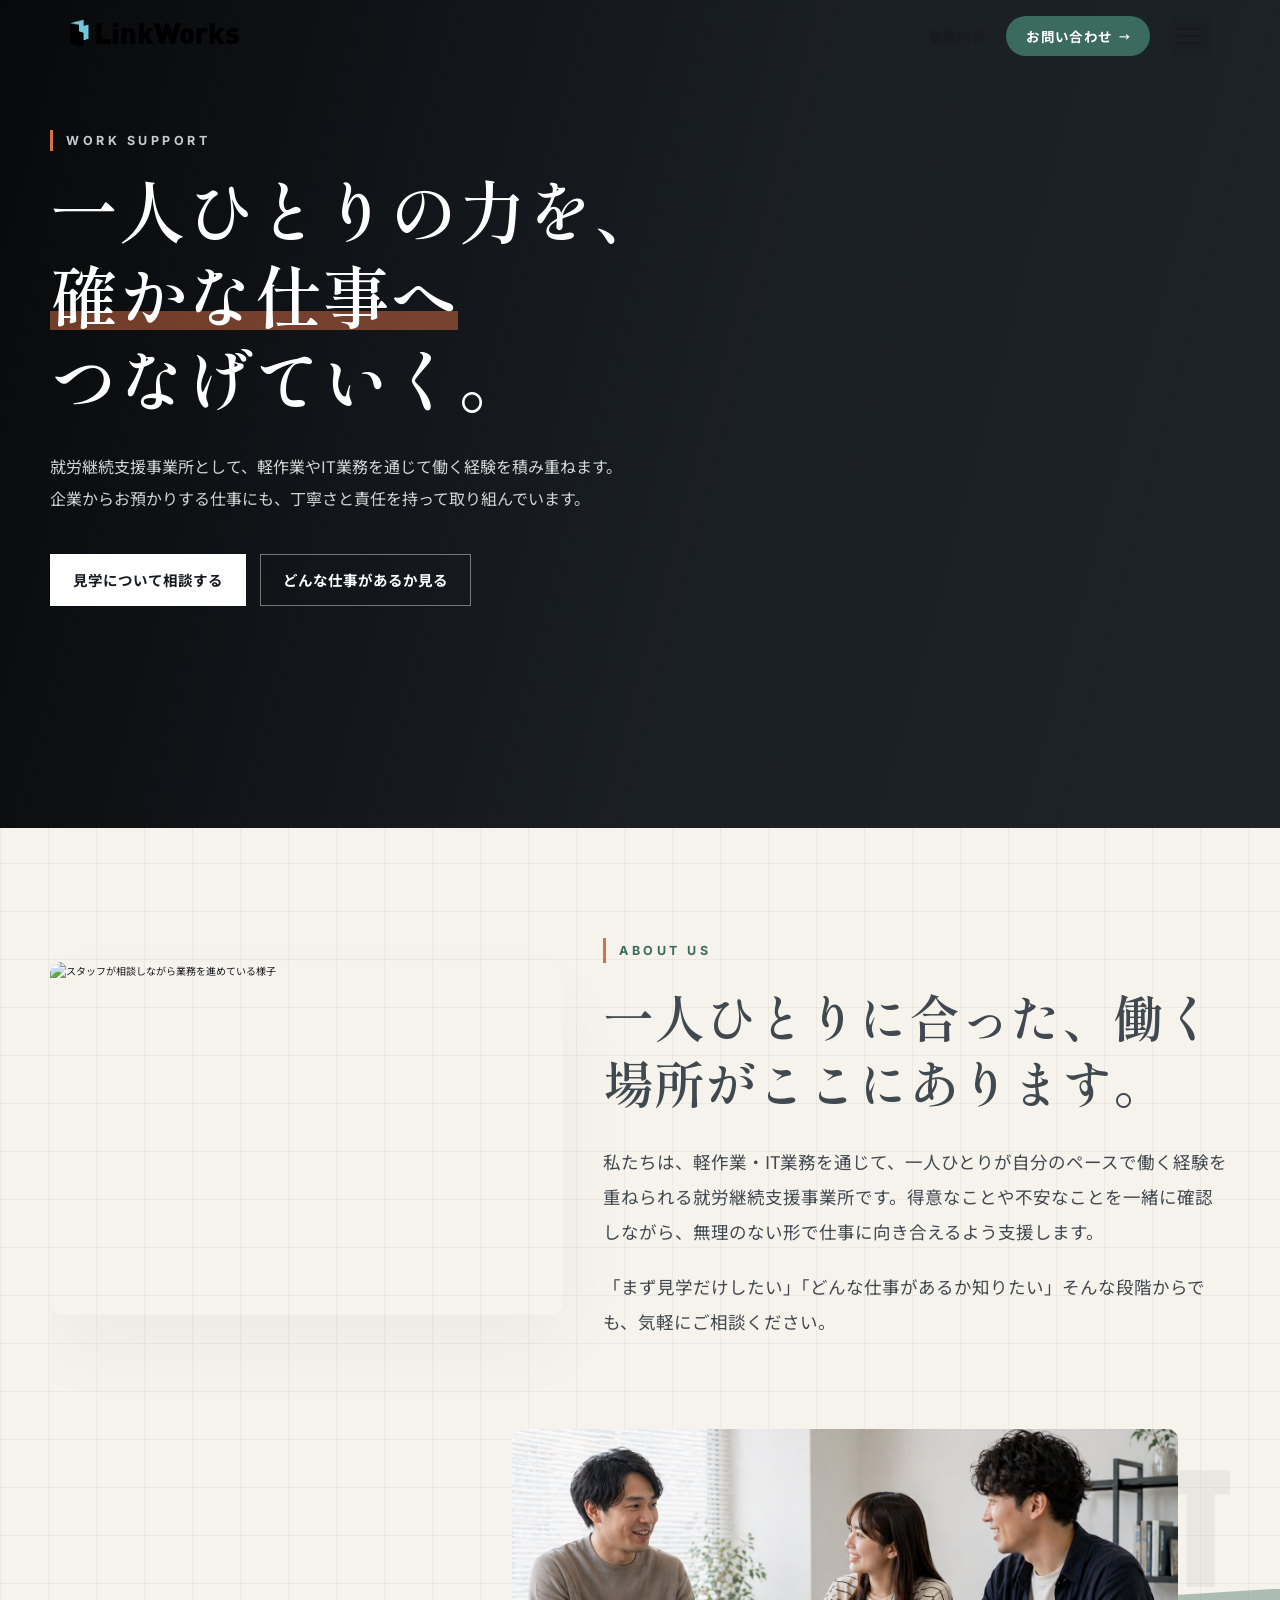
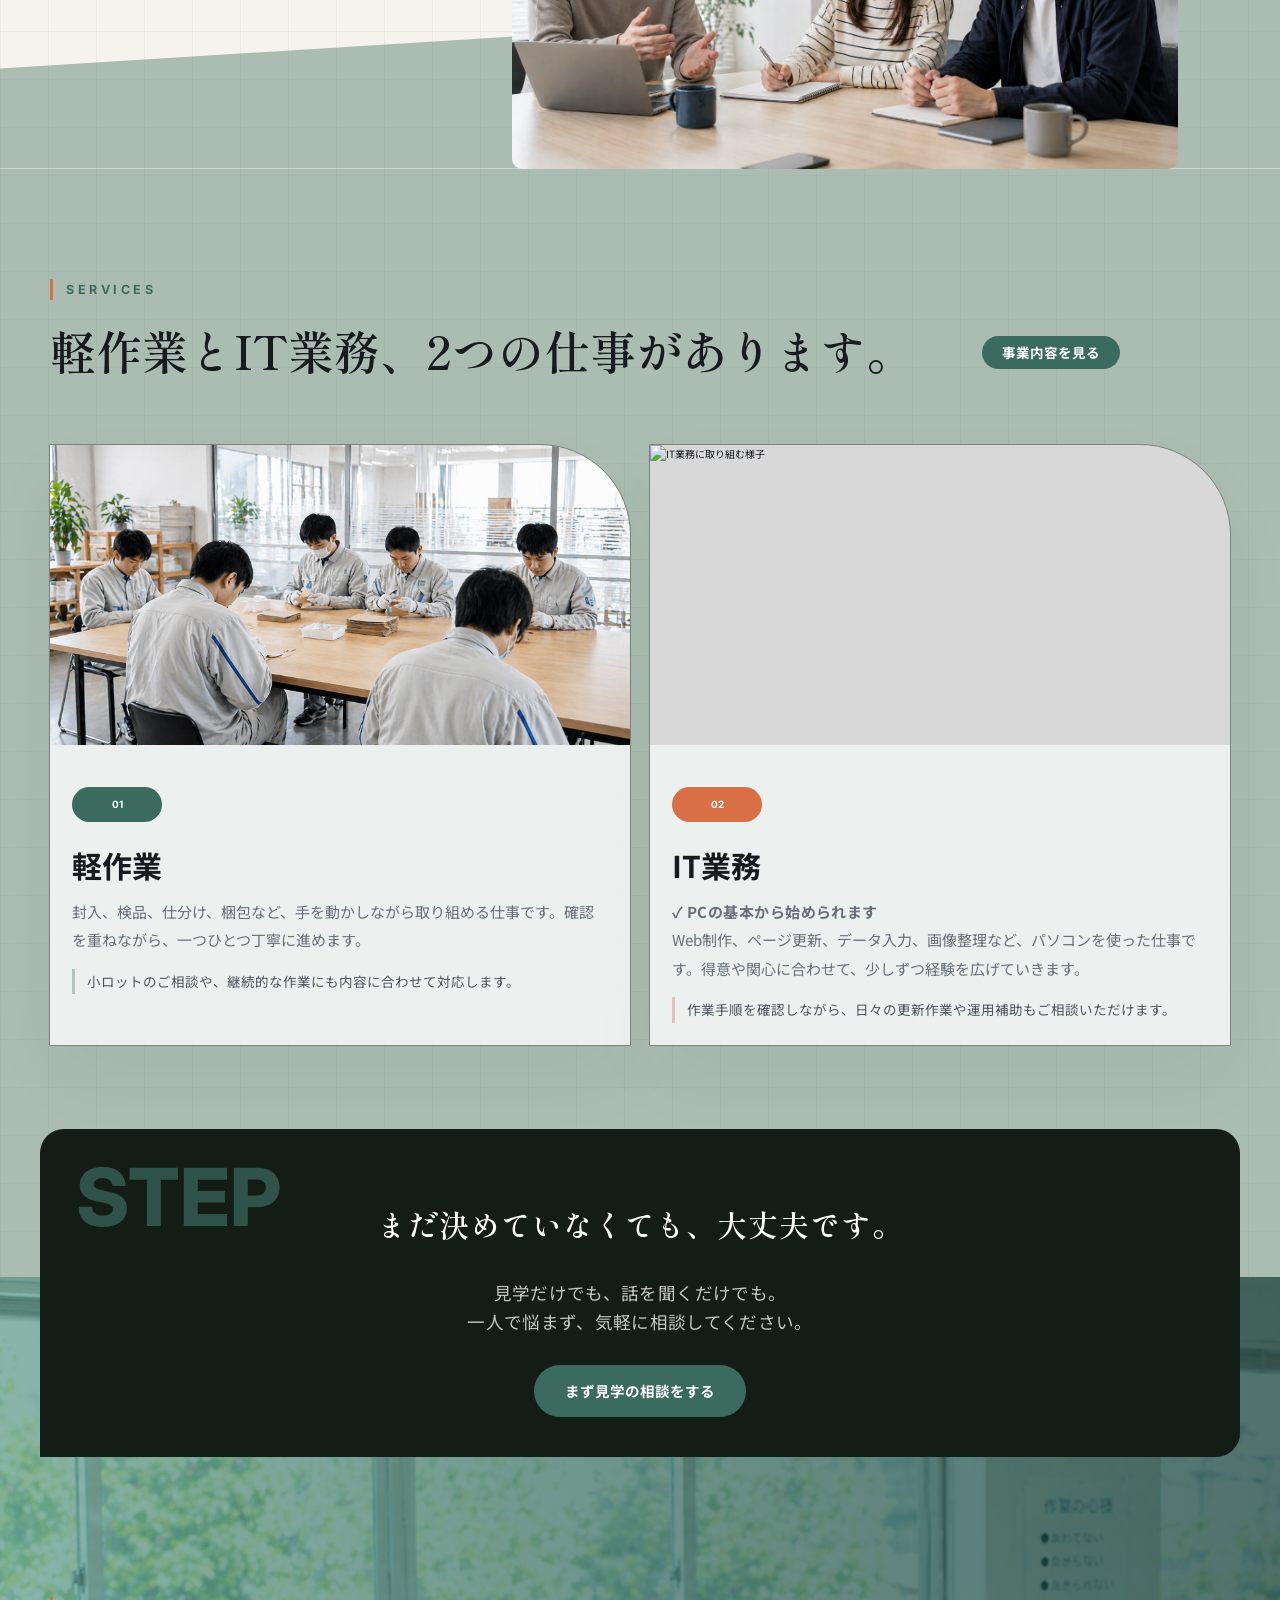
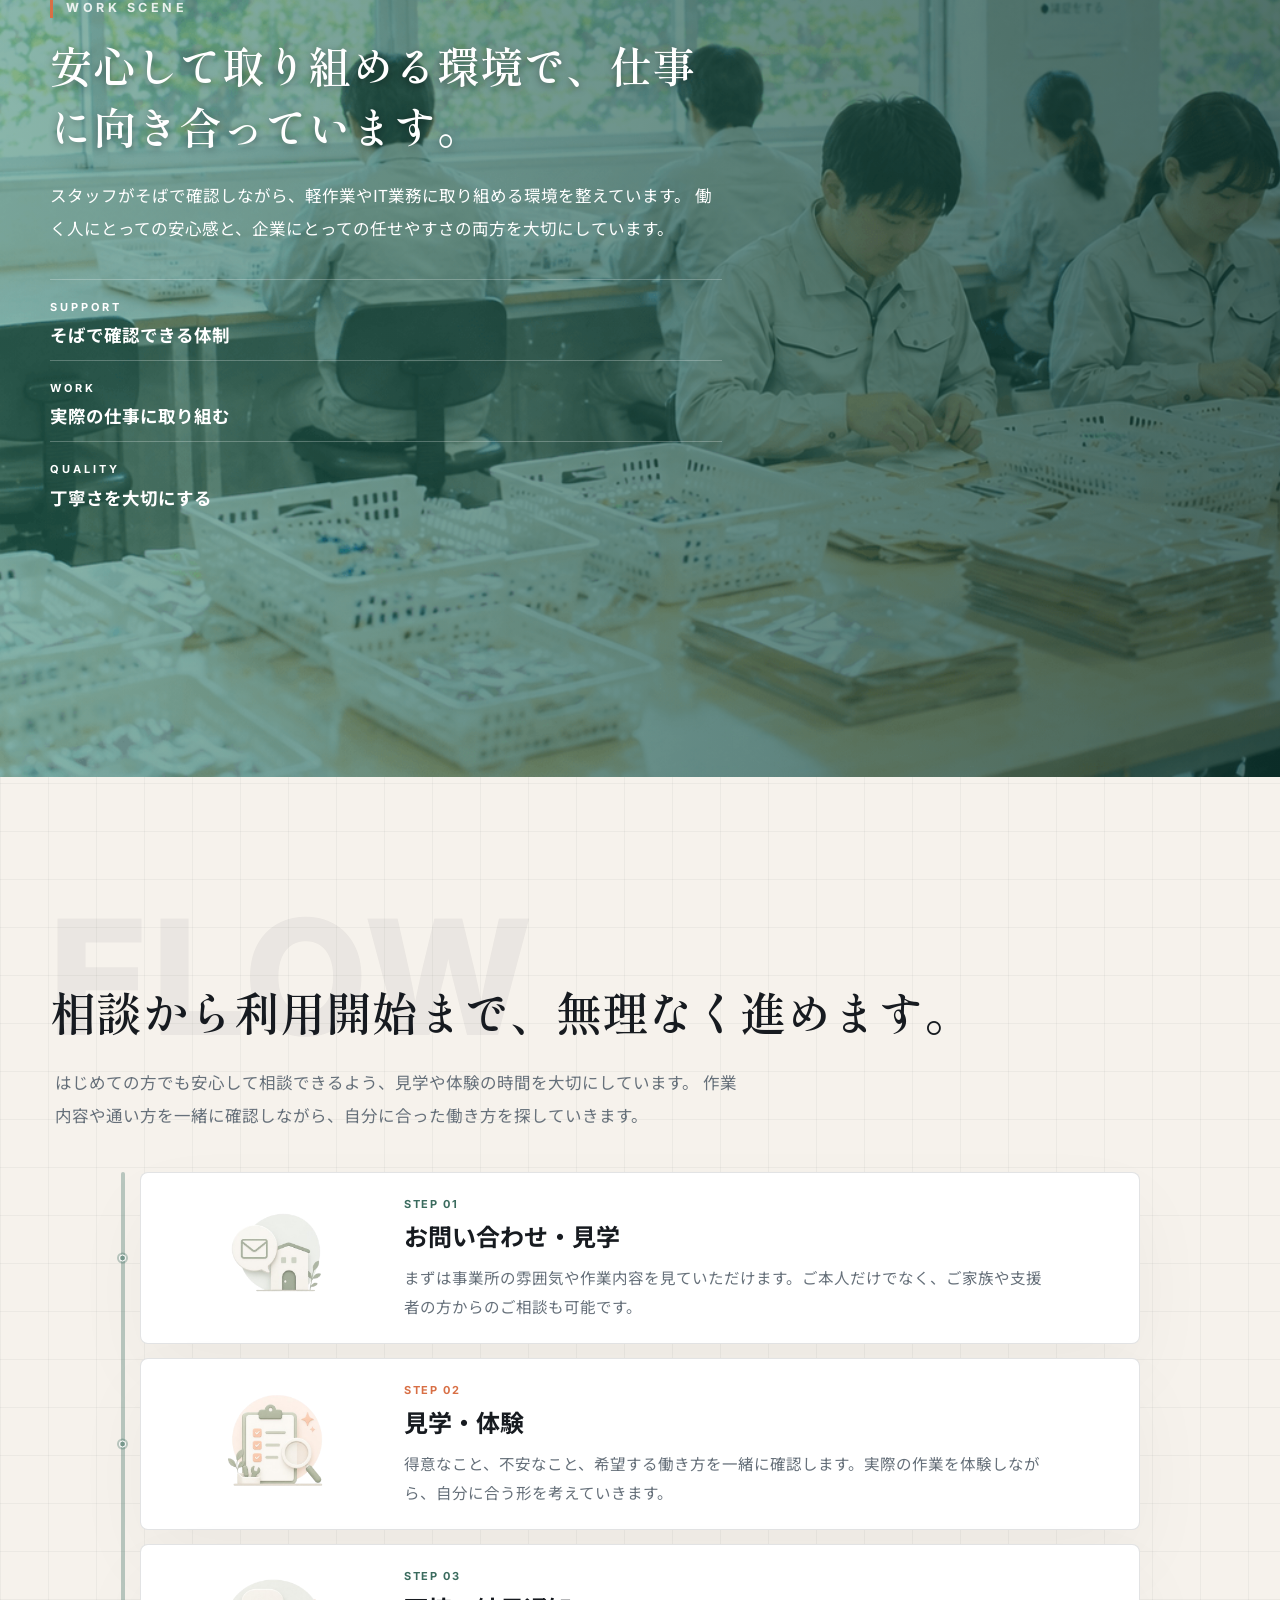
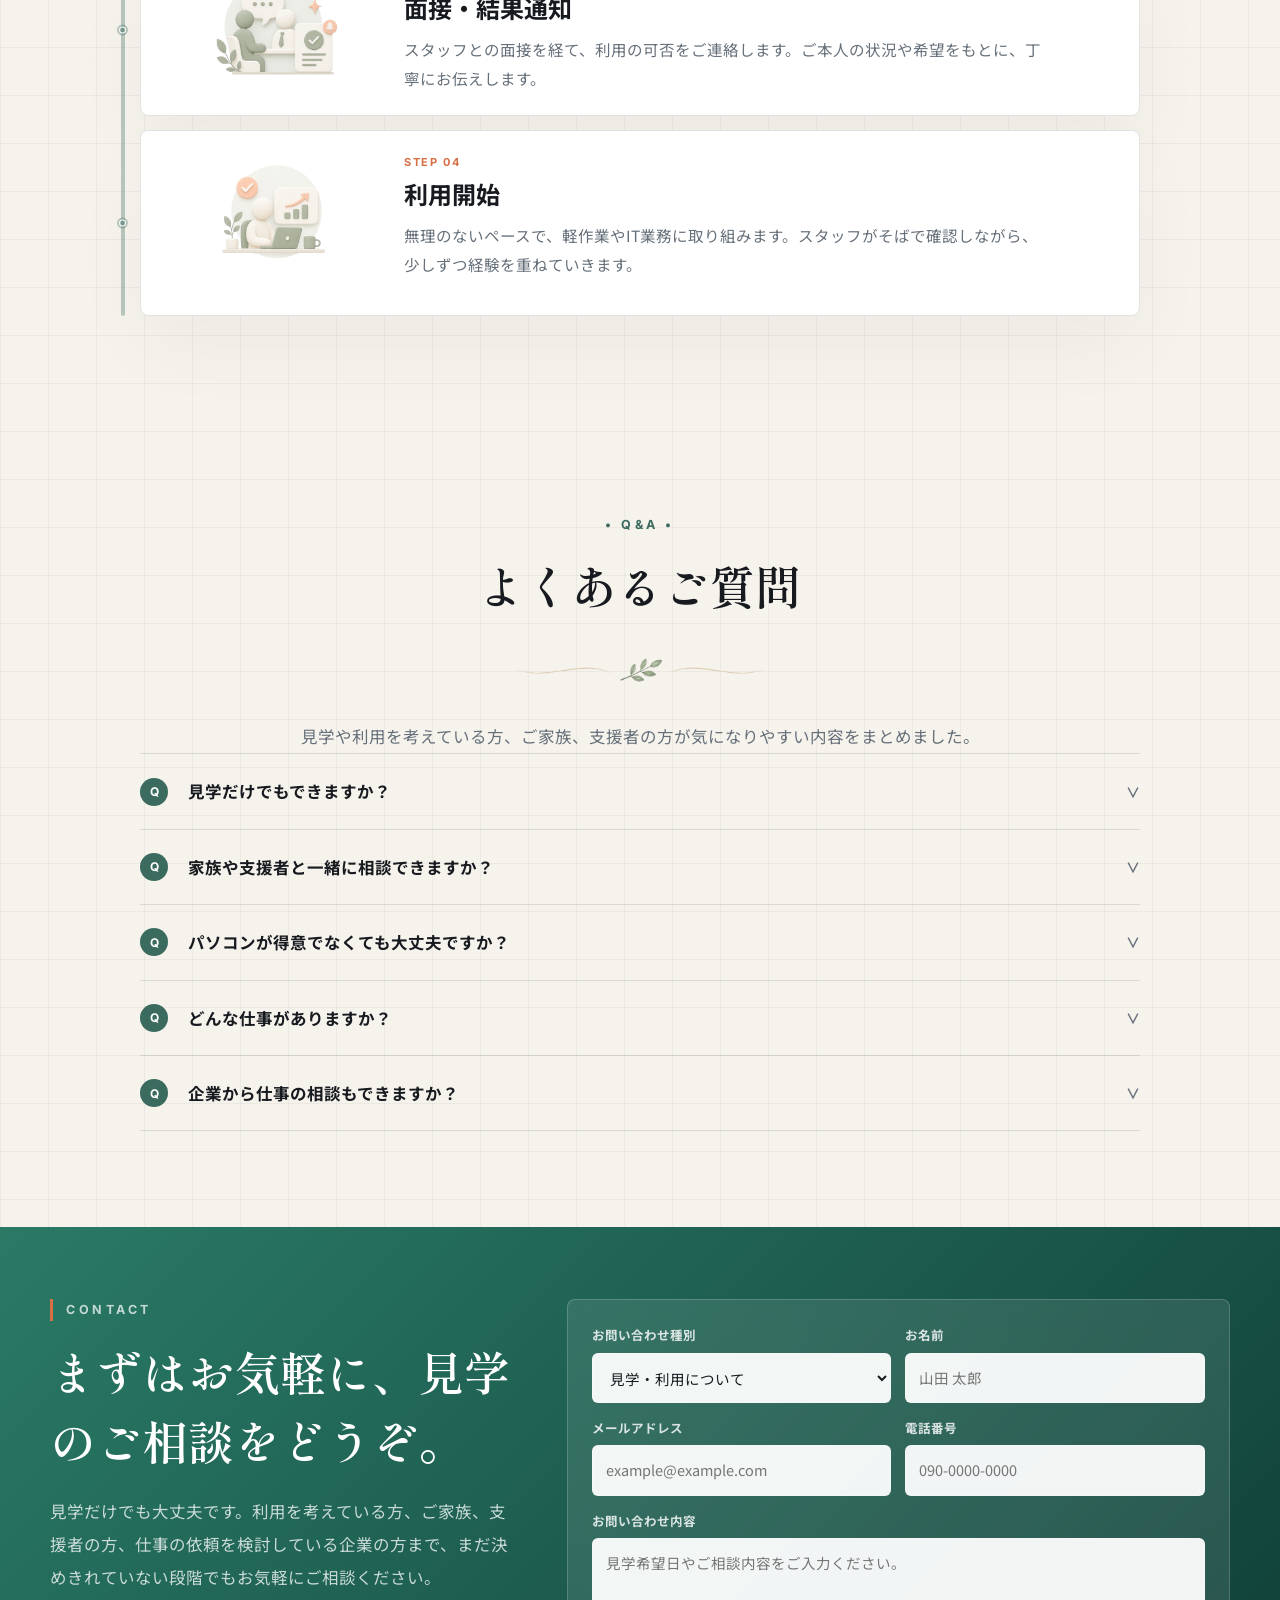
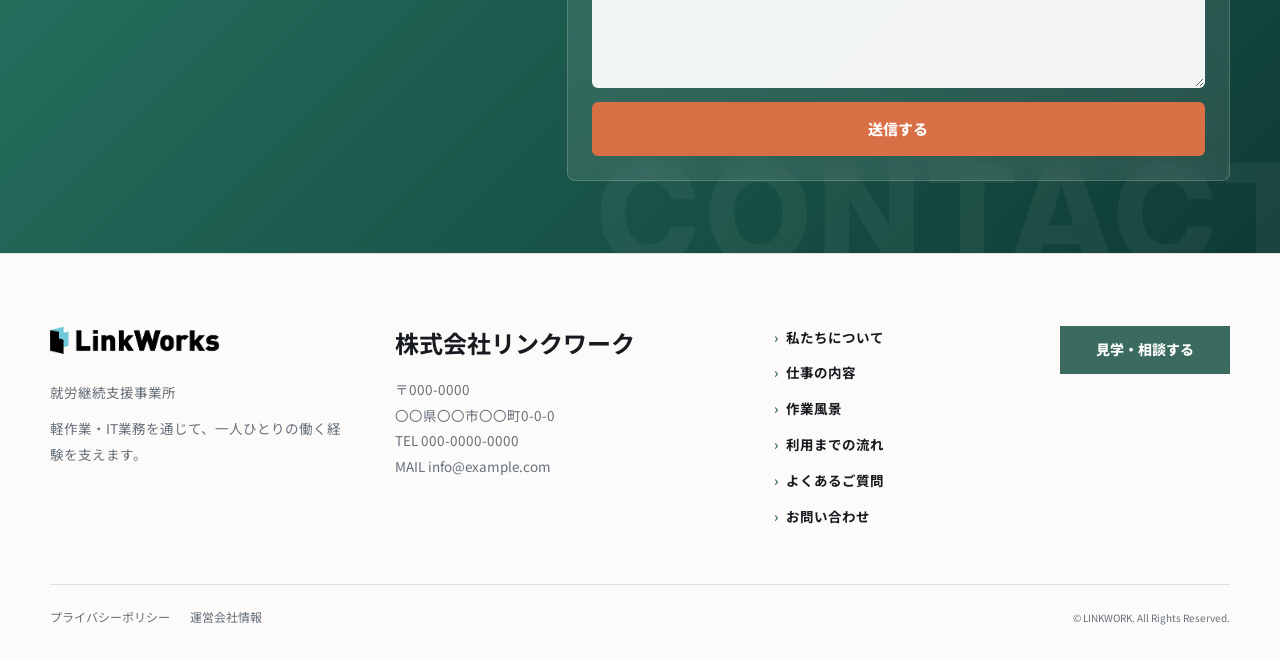
==== index.html @ 0c61878f "update" ====
<!doctype html>
<html lang="ja">
  <head>
    <meta charset="UTF-8" />
    <meta name="viewport" content="width=device-width, initial-scale=1.0" />
    <title>株式会社リンクワーク | 就労継続支援・軽作業・IT業務</title>
    <meta name="description" content="軽作業やIT業務を通じて、一人ひとりの働く力を育てる就労継続支援事業所です。利用を考えている方にも、仕事を依頼したい企業にも、安心して相談いただける体制を大切にしています。" />

    <!--
      フォントの読み込み（Google Fonts）
      preconnect を先に書くことで、フォントサーバーへの接続を早めている。
      読み込むフォントは3種類：
        - Noto Sans JP  → 本文・ナビなど日本語全般
        - Inter         → 英字ラベル・数字（"01" など）
        - Shippori Mincho → 大見出しに使う明朝体。高級感を出すために採用
    -->
    <link rel="preconnect" href="https://fonts.googleapis.com" />
    <link rel="preconnect" href="https://fonts.gstatic.com" crossorigin />
    <link href="https://fonts.googleapis.com/css2?family=Noto+Sans+JP:wght@400;500;700;800&family=Inter:wght@500;600;700&family=Shippori+Mincho:wght@500;600;700&display=swap" rel="stylesheet" />

    <link rel="stylesheet" href="css/reset.css" />
    <link rel="stylesheet" href="css/style.css" />
    <link rel="stylesheet" href="css/work.css" />
  </head>

  <!--
    body に "home_page" クラスを付けている理由：
    business.html など他ページと同じ CSS ファイルを使っているため、
    「このページだけ」スタイルを変えたいときに .home_page セレクタで絞り込める。
    たとえばヘッダーの透明化・背景のグリッドパターンなどが home_page 限定のスタイル。
  -->
  <body class="home_page">
    <!-- ========== ヘッダー ========== -->
    <!--
      position: fixed で画面上部に固定。
      ホームページでは最初は透明（背景がヒーロー画像に溶け込む）になっていて、
      スクロールすると js が "header_scrolled" クラスを付けて見た目を変える。
    -->
    <header class="header">
      <div class="header_inner">
        <a href="index.html" class="logo" aria-label="株式会社リンクワーク トップページ">
          <img src="img/ロゴ.png" alt="LinkWorks" />
        </a>
        <div class="header_actions">
          <a href="business.html" class="nav_link nav_menu">事業内容</a>
          <a href="#contact" class="nav_link nav_cta">お問い合わせ</a>
          <!-- ハンバーガーボタン（三本線メニュー） まだ未実装-->
          <button class="hamburger" aria-label="メニューを開く">
            <span></span>
            <span></span>
            <span></span>
          </button>
        </div>
      </div>
    </header>

    <main>
      <!-- ========== ヒーローセクション ========== -->
      <!--
        トップのフルスクリーン画像エリア。
        テキストや画像より下のレイヤーにいるので aria-hidden="true" を付けて
        スクリーンリーダーには読み上げさせない。
      -->
      <section class="home_hero">
        <video class="home_hero_bg_video home_hero_bg_video_1" autoplay muted playsinline aria-hidden="true">
          <source src="img/女性の就労支援員と就労者が相談している(チャットGPT版).mp4" type="video/mp4" />
        </video>
        <video class="home_hero_bg_video home_hero_bg_video_2" muted playsinline aria-hidden="true">
          <source src="img/背景画像用３人がデスクで話す(私服).mp4" type="video/mp4" />
        </video>

        <!--
          ヒーロー内のテキストエリア。
          h1 の各 <span> に animation-delay を少しずらしてあるので、
          「一人ひとりの力を、」→「確かな仕事へ」→「つなげていく。」と
          1行ずつ左からフェードインしてくる演出になっている。
          home_marker の em タグは「確かな仕事へ」に引かれるオレンジ下線アニメーション。
        -->
        <div class="home_hero_inner">
          <p class="home_kicker">Work Support</p>
          <h1 class="home_hero_title">
            <span>一人ひとりの力を、</span>
            <span><em class="home_marker">確かな仕事へ</em></span>
            <span>つなげていく。</span>
          </h1>
          <p class="home_hero_text">就労継続支援事業所として、軽作業やIT業務を通じて働く経験を積み重ねます。<br />企業からお預かりする仕事にも、丁寧さと責任を持って取り組んでいます。</p>
          <div class="home_hero_actions">
            <a href="#contact" class="home_button home_button_primary">見学について相談する</a>
            <a href="#service" class="home_button home_button_ghost">どんな仕事があるか見る</a>
          </div>
        </div>
      </section>

      <!-- ========== About セクション ========== -->
      <!--
        js_soft_reveal クラスについて（このページ全体で使っている）:
        このクラスが付いた要素は最初 opacity: 0（透明）で画面に存在している。
        script.js の IntersectionObserver が「画面内に入ってきた」を検知したとき
        "is_visible" クラスを追加して、CSS の transition でふわっと表示される仕組み。
        ページ読み込み時に一気に全部見せるより、スクロールに合わせて出てくる方が
        読む人の視線を自然に誘導できる。
      -->
      <section class="home_section home_about" id="about">
        <div class="home_about_grid">
          <div class="home_about_image js_soft_reveal">
            <img src="img/女性の就労支援員と就労者が相談している.png" alt="スタッフが相談しながら業務を進めている様子" />
          </div>
          <div class="home_about_body js_soft_reveal">
            <p class="home_kicker">About us</p>
            <h2>一人ひとりに合った、働く場所がここにあります。</h2>
            <p>私たちは、軽作業・IT業務を通じて、一人ひとりが自分のペースで働く経験を重ねられる就労継続支援事業所です。得意なことや不安なことを一緒に確認しながら、無理のない形で仕事に向き合えるよう支援します。</p>
            <p>「まず見学だけしたい」「どんな仕事があるか知りたい」そんな段階からでも、気軽にご相談ください。</p>
          </div>
        </div>
      </section>

      <!-- About → Services 橋渡し -->
      <div class="home_bridge" aria-hidden="true">
        <div class="home_bridge_image js_soft_reveal"></div>
      </div>

      <!-- ========== サービスセクション ========== -->
      <!--
        2つのサービス（軽作業・IT業務）を並べたカードエリア。
        home_service_feature_warm クラスが付いているほうが「IT業務」カードで、
        ラベルの色がオレンジ（copper）になる。
        CSS の grid-template-rows で「画像エリアの高さ固定 + テキストは残りを埋める」構成。
      -->
      <div class="home_services_wrap">
        <section class="home_section home_services" id="service">
          <p class="home_kicker">Services</p>
          <div class="home_section_head js_soft_reveal">
            <h2>軽作業とIT業務、2つの仕事があります。</h2>
            <a href="business.html" class="home_view_more">事業内容を見る</a>
          </div>
          <div class="home_service_columns">
            <article class="home_service_feature js_soft_reveal">
              <div class="home_service_feature_image">
                <img src="img/軽作業風景(ChatGpt_机の上で作業).png" alt="軽作業をしている様子" />
              </div>
              <div class="home_service_feature_body">
                <span>01</span>
                <h3>軽作業</h3>
                <p>封入、検品、仕分け、梱包など、手を動かしながら取り組める仕事です。確認を重ねながら、一つひとつ丁寧に進めます。</p>
                <p class="home_service_feature_note">小ロットのご相談や、継続的な作業にも内容に合わせて対応します。</p>
              </div>
            </article>
            <article class="home_service_feature home_service_feature_warm js_soft_reveal">
              <div class="home_service_feature_image">
                <img src="img/同じほうこうをむいているIT.png" alt="IT業務に取り組む様子" />
              </div>
              <div class="home_service_feature_body">
                <span>02</span>
                <h3>IT業務</h3>
                <p class="home_service_feature_reassure">PCの基本から始められます</p>
                <p>Web制作、ページ更新、データ入力、画像整理など、パソコンを使った仕事です。得意や関心に合わせて、少しずつ経験を広げていきます。</p>
                <p class="home_service_feature_note">作業手順を確認しながら、日々の更新作業や運用補助もご相談いただけます。</p>
              </div>
            </article>
          </div>
        </section>
      </div>

      <!-- Services(軽作業とIT業務の画像)とWork Scene(背景動画エリア) 橋渡し -->
      <div class="service_bridge">
        <p class="service_bridge_lead js_soft_reveal">まだ決めていなくても、大丈夫です。</p>
        <p class="service_bridge_text js_soft_reveal">
          見学だけでも、話を聞くだけでも。<br />
          一人で悩まず、気軽に相談してください。
        </p>
        <a href="#contact" class="home_button home_button_primary js_soft_reveal">まず見学の相談をする</a>
      </div>

      <!-- ========== Work Scene セクション（背景動画エリア） ========== -->
      <!--
        背景に動画を敷いた緑のセクション。
        レイヤー構造がポイントで、下から順に：
          1. <video>（z-index: 0）→ 背景動画
          2. ::after 疑似要素（z-index: 1）→ 緑のグラデーションオーバーレイ
          3. .home_work_inner（z-index: 2）→ テキスト（最前面）
        動画には autoplay muted loop playsinline を付けることで、
        スマホでも自動再生・ループ・音なしで動く。
        aria-hidden="true" で読み上げ対象から外している。
      -->
      <section class="home_work" id="works">
        <div class="home_work_inner">
          <div class="home_work_text js_soft_reveal">
            <p class="home_kicker">Work Scene</p>
            <h2>安心して取り組める環境で、仕事に向き合っています。</h2>
            <p>スタッフがそばで確認しながら、軽作業やIT業務に取り組める環境を整えています。 働く人にとっての安心感と、企業にとっての任せやすさの両方を大切にしています。</p>
            <div class="home_work_points" aria-label="作業体制の特徴">
              <article>
                <span>Support</span>
                <strong>そばで確認できる体制</strong>
              </article>
              <article>
                <span>Work</span>
                <strong>実際の仕事に取り組む</strong>
              </article>
              <article>
                <span>Quality</span>
                <strong>丁寧さを大切にする</strong>
              </article>
            </div>
          </div>
        </div>
      </section>

      <!-- ========== 利用までの流れ（タイムライン）========== -->
      <!--
        STEP 01〜04 を縦に並べたタイムライン。
        左に縦線（::before 疑似要素）が走っていて、スクロールで画面内に入ると
        scaleY(0) → scaleY(1) のアニメーションで線が上から伸びてくる演出。
        article ごとに左の点（::before）も CSS で作っていて、HTMLには何も書いていない。
        <b> タグに "STEP " という文字が CSS の content で自動追加されるので、
        HTMLには "01" の数字だけ書けばいい。
      -->
      <section class="home_section home_flow" id="flow">
        <div class="home_section_head js_soft_reveal">
          <h2>相談から利用開始まで、無理なく進めます。</h2>
          <p class="home_section_lead">はじめての方でも安心して相談できるよう、見学や体験の時間を大切にしています。 作業内容や通い方を一緒に確認しながら、自分に合った働き方を探していきます。</p>
        </div>
        <div class="home_flow_timeline js_soft_reveal">
          <article>
            <img src="img/お問合せフロー１アイコン_問い合わせ_見学-removebg-preview.png" alt="お問い合わせ・見学のアイコン" class="home_flow_icon" />
            <div>
              <b>01</b>
              <h3>お問い合わせ・見学</h3>
              <p>まずは事業所の雰囲気や作業内容を見ていただけます。ご本人だけでなく、ご家族や支援者の方からのご相談も可能です。</p>
            </div>
          </article>
          <article>
            <img src="img/お問合せフロー２アイコン_問い合わせ_見学-removebg-preview.png" alt="見学・体験のアイコン" class="home_flow_icon" />
            <div>
              <b>02</b>
              <h3>見学・体験</h3>
              <p>得意なこと、不安なこと、希望する働き方を一緒に確認します。実際の作業を体験しながら、自分に合う形を考えていきます。</p>
            </div>
          </article>
          <article>
            <img src="img/お問合せフロー3__アイコン_問い合わせ_見学-removebg-preview.png" alt="面接・結果通知のアイコン" class="home_flow_icon" />
            <div>
              <b>03</b>
              <h3>面接・結果通知</h3>
              <p>スタッフとの面接を経て、利用の可否をご連絡します。ご本人の状況や希望をもとに、丁寧にお伝えします。</p>
            </div>
          </article>
          <article>
            <img src="img/お問合せフロー4__アイコン_問い合わせ_見学-removebg-preview.png" alt="利用開始のアイコン" class="home_flow_icon" />
            <div>
              <b>04</b>
              <h3>利用開始</h3>
              <p>無理のないペースで、軽作業やIT業務に取り組みます。スタッフがそばで確認しながら、少しずつ経験を重ねていきます。</p>
            </div>
          </article>
        </div>
      </section>

      <!-- ========== よくあるご質問（FAQ）========== -->
      <!--
        <details> と <summary> はHTMLの標準タグで、
        JavaScript なしでアコーディオン（クリックで開閉）が作れる。
        summary がクリックされる「質問文」の部分で、
        その下の <p> が開いたときに見える「回答」。
        CSS で Q / A アイコンや開閉の矢印（∨ ∧）を疑似要素で追加している。
      -->
      <section class="home_section home_faq js_soft_reveal" id="faq">
        <div class="home_faq_head">
          <p class="home_kicker">• Q&A •</p>
          <h2>よくあるご質問</h2>
          <img class="faq_img" src="img/Q_Aの葉っぱの画像-removebg-preview.png" alt="" />
          <p class="home_section_lead">見学や利用を考えている方、ご家族、支援者の方が気になりやすい内容をまとめました。</p>
        </div>
        <div class="home_faq_list">
          <details>
            <summary>見学だけでもできますか？</summary>
            <p>はい。事業所の雰囲気や作業内容を見てからご相談いただけます。</p>
          </details>
          <details>
            <summary>家族や支援者と一緒に相談できますか？</summary>
            <p>はい。ご本人だけでなく、ご家族や支援者の方からのご相談も可能です。</p>
          </details>
          <details>
            <summary>パソコンが得意でなくても大丈夫ですか？</summary>
            <p>大丈夫です。軽作業など、できることや得意なことに合わせて作業を一緒に考えます。</p>
          </details>
          <details>
            <summary>どんな仕事がありますか？</summary>
            <p>軽作業、Web制作、ページ更新、データ入力などがあります。内容は見学や相談の中で確認できます。</p>
          </details>
          <details>
            <summary>企業から仕事の相談もできますか？</summary>
            <p>はい。軽作業やIT業務について、内容が決まっていない段階でもご相談いただけます。</p>
          </details>
        </div>
      </section>

      <!-- ========== お問い合わせフォーム ========== -->
      <!--
        緑のグラデーション背景の上に、すりガラス風（glassmorphism）のフォームを配置。
        backdrop-filter: blur() で後ろをぼかして半透明感を出している。
        現状は action="#" なので送信しても画面が変わるだけ（実際には送信されない）。
        本番では action にメール送信スクリプトのURLを入れる必要がある。
        home_contact_form_wide クラスは「テキストエリアだけ2列またがせる」ための CSS クラス。
      -->
      <section class="home_contact" id="contact">
        <div class="home_contact_inner">
          <div>
            <p class="home_kicker">Contact</p>
            <h2>まずはお気軽に、見学のご相談をどうぞ。</h2>
            <p class="home_msg">見学だけでも大丈夫です。利用を考えている方、ご家族、支援者の方、仕事の依頼を検討している企業の方まで、まだ決めきれていない段階でもお気軽にご相談ください。</p>
          </div>
          <form class="home_contact_form" action="#" method="post">
            <label>
              <span>お問い合わせ種別</span>
              <select name="type">
                <option>見学・利用について</option>
                <option>仕事の依頼について</option>
                <option>その他</option>
              </select>
            </label>
            <label>
              <span>お名前</span>
              <input type="text" name="name" placeholder="山田 太郎" />
            </label>
            <label>
              <span>メールアドレス</span>
              <input type="email" name="email" placeholder="example@example.com" />
            </label>
            <label>
              <span>電話番号</span>
              <input type="tel" name="tel" placeholder="090-0000-0000" />
            </label>
            <label class="home_contact_form_wide">
              <span>お問い合わせ内容</span>
              <textarea name="message" rows="5" placeholder="見学希望日やご相談内容をご入力ください。"></textarea>
            </label>
            <button type="submit">送信する</button>
          </form>
        </div>
      </section>
    </main>

    <!-- ========== フッター ========== -->
    <!--
      4カラムの grid レイアウト（ロゴ・会社情報・ナビ・CTAボタン）。
      スマホでは 1カラムに変わる。
      home_footer_bottom は著作権表記とリンクを横並びにした細い帯エリア。
    -->
    <footer class="home_footer">
      <div class="home_footer_inner">
        <div class="home_footer_brand">
          <a href="index.html" class="home_footer_logo" aria-label="株式会社リンクワーク トップページ">
            <img src="img/ロゴ.png" alt="LinkWorks" />
          </a>
          <p>就労継続支援事業所</p>
          <p>軽作業・IT業務を通じて、一人ひとりの働く経験を支えます。</p>
        </div>
        <div class="home_footer_info">
          <h2>株式会社リンクワーク</h2>
          <address>
            〒000-0000<br />
            〇〇県〇〇市〇〇町0-0-0<br />
            TEL 000-0000-0000<br />
            MAIL info@example.com
          </address>
        </div>
        <nav class="home_footer_nav" aria-label="フッターナビゲーション">
          <a href="#about">私たちについて</a>
          <a href="#service">仕事の内容</a>
          <a href="#works">作業風景</a>
          <a href="#flow">利用までの流れ</a>
          <a href="#faq">よくあるご質問</a>
          <a href="#contact">お問い合わせ</a>
        </nav>
        <div class="home_footer_action">
          <a href="#contact">見学・相談する</a>
        </div>
      </div>
      <div class="home_footer_bottom">
        <div>
          <a href="#">プライバシーポリシー</a>
          <a href="#">運営会社情報</a>
        </div>
        <small>&copy; LINKWORK. All Rights Reserved.</small>
      </div>
    </footer>

    <!--
      script.js でやっていること（2つ）：
        1. スクロール量を見てヘッダーに "header_scrolled" クラスを付ける
        2. IntersectionObserver で "js_soft_reveal" クラスの要素が
           画面に入ったら "is_visible" を追加してふわっと表示させる
      </body> の直前に置くことで、HTML が全部読み込まれてから JS が動く。
    -->
    <script src="script.js"></script>
  </body>
</html>
---- css/style.css ----
/* ┌─────────────────────────────────────────┐
   │ 共通スタイル（全ページ共通）               │
   └─────────────────────────────────────────┘ */

/* ベースフォントサイズ（1280px で 1rem = 10px） */
html {
  font-size: calc(10 / 1280 * 100vw);
}

/* スマホ（375px で 1rem = 10px） */
@media screen and (max-width: 699.98px) {
  html {
    font-size: calc(10 / 375 * 100vw);
  }
}

/* スマホのみ表示する要素 */
.sp_only {
  display: none;
}

@media screen and (max-width: 699.98px) {
  .sp_only {
    display: block;
  }
}

/* ┌─────────────────────────────────────────┐
   │ スクロールアニメーション（js_soft_reveal） │
   └─────────────────────────────────────────┘ */

/* 初期状態：透明＋下にずれた位置 */
.js_soft_reveal {
  opacity: 0;
  transform: translateY(4rem);
  transition:
    opacity 0.7s ease,
    transform 0.8s ease;
}

/* 画面に入ったとき：表示 */
.js_soft_reveal.is_visible {
  opacity: 1;
  transform: none;
}
---- css/work.css ----
/* ===========================
   リセット・基本設定
   =========================== */

*,
*::before,
*::after {
  margin: 0;
  padding: 0;
  box-sizing: border-box; /* padding を足しても幅が変わらないようにする */
}

:root {
  /* ── 文字色 ── */
  --ink: #171b20; /* メイン文字色：見出し・本文・ナビhover */
  --muted: #66707a; /* サブ文字色：ナビ通常時・補足テキスト */

  /* ── ブランドカラー ── */
  --green: #3a6b5e; /* ブランドカラー：CTAボタン・アクセント線・marker */
  --copper: #d86f45; /* アクセント橙：見出し下線・装飾アイコン */

  /* ── 背景・線 ── */
  --bg: #fafaf7; /* ベース背景：body・header */
  --line: rgba(23, 27, 32, 0.12); /* 罫線：header下線・区切り線 */

  /* ── フォント ── */
  --font-ja: "Noto Sans JP", sans-serif; /* 和文：本文全般 */
  --font-title: "Shippori Mincho", serif; /* 明朝体：大見出し・タイトル */
  --font-en: "Inter", sans-serif; /* 英字：英語キャプション・ラベル */

  /* ── レイアウト ── */
  --bridge-overlap: 18rem; /* セクション間カードの上下の重なり量 */
  --section-pad: 12rem; /* 通常セクションの上下 padding */
}

body {
  background: var(--bg);
  color: var(--ink);
  font-family: var(--font-ja);
  line-height: 1.7;
}

a {
  text-decoration: none;
  color: inherit; /* aタグは親の文字色を引き継がないのでここで明示 */
}

/* ┌─────────────────────────────────────────┐
   │ ヘッダー                                 │
   └─────────────────────────────────────────┘ */

/* ホームページだけ、最初は透明にして背景画像と一体化させる */
.header {
  position: fixed; /* 画面上部に常に固定 */
  top: 0;
  left: 0;
  width: 100%;
  z-index: 100; /* 他の要素より必ず前面に出す */

  border-bottom: none;
  background: transparent;
  backdrop-filter: none;
  transition:
    background 0.3s ease,
    backdrop-filter 0.3s ease,
    box-shadow 0.3s ease;
}

.header_inner {
  max-width: 110rem;
  margin: 0 auto;
  padding: 1.4rem 2rem;
  display: flex;
  align-items: center;
  justify-content: space-between;
}

.logo {
  display: inline-flex;
  align-items: center;
  width: 17rem;
  min-width: 0; /* flexコンテナ内でロゴが縮まないよう保護 */
}

.logo img {
  width: 100%;
  height: auto;
  object-fit: contain;
}

/* ホームページ用のヘッダー拡張（幅広・高さ確保） */
.home_page .logo {
  transition: opacity 0.3s ease;
}

.home_page .header_inner {
  max-width: 118rem;
  min-height: 7.2rem;
  padding: 1.2rem 2rem;

  opacity: 0;
  transform: translateY(-70rem);
  animation: home_fade_in 3s ease-out forwards;
}

/* ┌─────────────────────────────────────────┐
   │ ナビゲーション                            │
   └─────────────────────────────────────────┘ */

.nav_link {
  font-size: 0.9rem;
  color: var(--muted);
  transition: color 0.3s;
  letter-spacing: 0.03em;
}

.nav_link:hover {
  color: var(--ink);
}

/* ホームページではナビ文字を白に（背景が暗い画像のため） */
.home_page .nav_link {
  color: rgba(255, 255, 255, 0.82);
  font-size: 1.35rem;
}

.home_page .nav_link:hover {
  color: #fff;
}

/* 「事業内容」「お問い合わせ」は黒・太字で目立たせる */
.home_page .nav_menu {
  color: var(--ink);
  font-weight: bold;
}

/* お問い合わせCTAボタン */
.nav_cta {
  display: inline-flex;
  align-items: center;
  gap: 0.6rem;
  padding: 0.9rem 2rem;
  border-radius: 50px;
  background: var(--green);
  color: #fff !important;
  font-size: 1.35rem;
  font-weight: 700;
  letter-spacing: 0.03em;
  transition:
    background 0.3s ease,
    transform 0.2s ease;
}

.nav_cta::after {
  content: "→";
  font-size: 1.1rem;
}

.nav_cta:hover {
  background: color-mix(in srgb, var(--green), black 15%);
  transform: translateY(-1px);
}

/* ┌─────────────────────────────────────────┐
   │ ハンバーガーメニュー                       │
   └─────────────────────────────────────────┘ */

.header_actions {
  display: flex;
  align-items: center;
  gap: 2rem;
}

/* <span> 3つが CSS で横線に見える。backdrop-filter でガラス感を演出 */
.hamburger {
  display: flex;
  flex-direction: column;
  justify-content: center;
  gap: 5px;
  width: 4rem;
  height: 4rem;
  background: rgba(23, 27, 32, 0.18);
  backdrop-filter: blur(8px);
  border: 1px solid var(--line);
  border-radius: 8px;
  cursor: pointer;
  padding: 0.6rem;
  transition: background 0.3s;
}

.hamburger:hover {
  background: rgba(23, 27, 32, 0.28);
}

.hamburger span {
  display: block;
  width: 100%;
  height: 2px; /* 横線の太さ */
  background: var(--ink);
  border-radius: 2px;
  transition: 0.3s;
}

/* ┌─────────────────────────────────────────┐
   │ body 背景（ホームページ専用グリッド）        │
   └─────────────────────────────────────────┘ */

body.home_page {
  background: linear-gradient(90deg, rgba(23, 27, 32, 0.045) 1px, transparent 1px), linear-gradient(0deg, rgba(23, 27, 32, 0.045) 1px, transparent 1px), #f6f2ec;
  background-size: 48px 48px;
  color: var(--ink);
  font-family: var(--font-ja);
}

/* ┌─────────────────────────────────────────┐
  │ ヒーローセクション                         │
   └─────────────────────────────────────────┘ */

.home_hero {
  position: relative; /* 子要素を absolute で重ねるための基準点 */
  min-height: 92vh;
  overflow: hidden; /* スライド画像がはみ出ないよう切り取る */
  color: #fff;
  background: #20262d; /* 画像が読み込まれるまで表示される暗い下地色 */
}

/* 左から右に向かって暗くなるグラデーション。テキストを読みやすくする */
.home_hero::after {
  content: "";
  position: absolute;
  inset: 0;
  z-index: 1;
  background: linear-gradient(105deg, rgba(0, 0, 0, 0.78) 0%, rgba(0, 0, 0, 0.2) 55%, rgba(0, 0, 0, 0.08) 100%);
}

/* ヒーロー背景動画（2本共通） */
.home_hero_bg_video {
  display: block;
  position: absolute;
  inset: 0;
  width: 100%;
  height: 100%;
  object-fit: cover;
  object-position: center;
  transform: scale(1.11); /* 動画のサイズが会わないので強制的に広げる */
  z-index: 0;
  transition: opacity 1s ease;
}

/* 2本目は最初非表示。JSが切り替える */
.home_hero_bg_video_2 {
  opacity: 0;
}

/* テキスト類は z-index: 2 でオーバーレイ（::after）より前面に出す */
.home_hero_inner {
  position: relative;
  z-index: 2;

  width: 118rem;
  min-height: 92vh;
  margin: 0 auto;
  padding: 13rem 0 16rem;
}

/* ┌─────────────────────────────────────────┐
   │ キッカー（小見出しラベル）     
   　「このセクションは何についてのセクションか」を短く示す小さなラベル             │
   └─────────────────────────────────────────┘ */

/* 「Work Support」「About us」などの小さいラベル。左に銅色の縦線が入る */
.home_kicker {
  margin: 0 0 1.6rem;
  border-left: 3px solid var(--copper);
  padding-left: 1.3rem;
  color: var(--green);
  font-family: var(--font-en);
  font-size: 1.25rem;
  font-weight: 700;
  letter-spacing: 0.28em;
  text-transform: uppercase;
}

/* ヒーロー内のキッカーは白・透明から始まりフェードイン */
.home_hero .home_kicker {
  color: rgba(255, 255, 255, 0.78);
  opacity: 0;
  animation: home_fade_in 0.8s ease-out 0.3s forwards;
}

/* ┌─────────────────────────────────────────┐
   │ ヒーロータイトルとアニメーション             │
   └─────────────────────────────────────────┘ */

.home_hero_title {
  max-width: 96rem;
  margin: 0;
  color: #fff;
  font-family: var(--font-title); /* 明朝体で高級感を出す */
  font-size: 6.8rem;
  font-weight: 600;
  line-height: 1.24;
  letter-spacing: 0;
}

/* <span> 1行ずつ animation-delay をずらして左からスライドインしてくる */
.home_hero_title span {
  display: block;
  opacity: 0;
  transform: translateX(-7rem);
  animation: home_fade_in 0.9s ease-out forwards;
}

.home_hero_title span:nth-child(1) {
  animation-delay: 0.45s;
}
.home_hero_title span:nth-child(2) {
  animation-delay: 0.7s;
}
.home_hero_title span:nth-child(3) {
  animation-delay: 0.95s;
}

/* 「確かな仕事へ」に引かれるオレンジ下線。background-size が 0% → 100% に伸びる */
.home_marker {
  display: inline;
  font-style: normal;
  background-image: linear-gradient(to right, rgba(216, 111, 69, 0.5), rgba(216, 111, 69, 0.5));
  background-repeat: no-repeat;
  background-size: 0% 0.28em;
  background-position: left 84%; /* テキストの下に線が来る位置 */
  animation: home_marker_draw 1.2s ease-out 1.5s forwards;
}

@keyframes home_marker_draw {
  to {
    background-size: 100% 0.28em; /* 横幅を0%→100%に広げることで線が伸びて見える */
  }
}

/* リード文・ボタンも同じフェードインで遅れて表示 */
.home_hero_text {
  max-width: 62rem;
  margin: 3rem 0 0;
  color: rgba(255, 255, 255, 0.82);
  font-size: 1.6rem;
  line-height: 2;
  opacity: 0;
  transform: translateY(1.8rem);
  animation: home_fade_in 0.8s ease-out 1.3s forwards;
}

.home_hero_actions {
  display: flex;
  flex-wrap: wrap;
  gap: 1.4rem;
  margin-top: 4rem;
  opacity: 0;
  transform: translateY(1.8rem);
  animation: home_fade_in 0.8s ease-out 1.55s forwards;
}

/* opacity と transform を同時にリセット（透明・ずれ → 表示・元の位置） */
@keyframes home_fade_in {
  to {
    opacity: 1;
    transform: none;
  }
}

/* ┌─────────────────────────────────────────┐
   │ ボタン                                   │
   └─────────────────────────────────────────┘ */

/* ヒーローセクションのボタン(共通スタイル・２つの) */
.home_button {
  display: inline-flex;
  align-items: center;
  justify-content: center;
  min-height: 5.2rem;
  border: 1px solid transparent;
  padding: 1.3rem 2.2rem;
  font-size: 1.45rem;
  font-weight: 700;
  line-height: 1.2;
  transition:
    transform 0.3s ease,
    opacity 0.3s ease,
    background 0.3s ease;
}

.home_button:hover {
  transform: translateY(-2px); /* ホバーで少し浮き上がる */
}

.home_button_primary {
  background: #fff;
  color: var(--ink);
}

/* 枠線だけで中が透明なゴーストボタン */
.home_button_ghost {
  border-color: rgba(255, 255, 255, 0.42);
  color: #fff;
}

/* ┌─────────────────────────────────────────┐
   │ セクション共通スタイル                     │
   └─────────────────────────────────────────┘ */

/* 最大幅を決めて中央寄せ。calc(100% - 4rem) で左右に最低2remの余白を確保 */
.home_section {
  width: min(118rem, calc(100% - 4rem));
  margin: 0 auto;
  padding: 11rem 0;
}

.home_section_lead {
  max-width: 69rem;
  margin: 0 auto;
  color: var(--muted);
  font-size: 1.65rem;
  line-height: 2;
}

/* 各セクションの大見出し共通スタイル（明朝体・大きめ） */
.home_section h2,
.home_work h2,
.home_contact h2 {
  margin: 0;
  font-family: var(--font-title);
  font-size: 4.6rem;
  font-weight: 600;
  line-height: 1.5;
  letter-spacing: 0;
}

/* ┌─────────────────────────────────────────┐
   │ about us セクション　左に女性指導員　右に会社の概要                          │
   └─────────────────────────────────────────┘ */

/* homeでセクションをくぎっている　これは、アバウトセクションのトップ */
.home_about {
  position: relative;
  overflow: hidden;
}

/* 背景ウォーターマーク 共通スタイル */
.home_about::before,
.home_flow::before,
.home_contact::before {
  position: absolute;
  font-family: var(--font-en);
  font-size: 16rem;
  font-weight: 800;
  white-space: nowrap;
  pointer-events: none;
  letter-spacing: 0.05em;
  line-height: 1;
}

/* 各セクション固有の内容・位置・色 */
.home_about::before {
  content: "ABOUT";
  bottom: -2rem;
  right: -3rem;
  color: rgba(23, 27, 32, 0.05);
}

/* 画像（左）とテキスト（右）を grid で横並び。0.9fr / 1.1fr で微妙に非対称にしている */
.home_about_grid {
  display: grid;
  grid-template-columns: minmax(0, 0.9fr) minmax(0, 1.1fr);
  gap: 4rem;
  align-items: center;
  padding-bottom: 14rem;
}

.home_about_image {
  position: relative;
  aspect-ratio: 16 / 11; /* 画像の縦横比を固定 */
  overflow: hidden;
  border-radius: 1.2rem;
  box-shadow: 0 32px 80px rgba(0, 0, 0, 0.04);
}

.home_about_image img,
.home_about_image video {
  width: 100%;
  height: 100%;
  object-fit: cover;
}

.home_about_body {
  display: grid;
  gap: 2rem;
  color: #414950;
  font-size: 1.75rem;
  line-height: 2;
}

.home_about_body .home_kicker {
  margin-bottom: 0;
}

.home_about_body h2 {
  margin-bottom: 0.8rem;
  text-wrap: balance; /* 見出しの行末が揃ってバランスよく折り返される */
  font-size: 5.1rem;
  line-height: 1.3;
}

.home_section_head h2 {
  margin-bottom: 2rem;
}

/* ┌─────────────────────────────────────────┐
   │ スクロールアニメーション（js_soft_reveal）   │
   └─────────────────────────────────────────┘ */

/* js_soft_reveal のベース定義は style.css で管理 */

/* ┌─────────────────────────────────────────┐
   │ About → サービスカード（軽作業・IT業務）  橋渡し（緑の斜め帯）    │
   └─────────────────────────────────────────┘ */

/* 高さだけ確保する箱。overflow: visible で画像が上にはみ出せる */
.home_bridge {
  position: relative;
  overflow: visible;
  height: 18rem;
  z-index: 1;
}

/* ::before で緑の斜め背景を作る　ここでクリップパスを指定
しないと背景の画像（home_bridge_image）まで削除してしまうので
（clip-path で斜めに切り取り） */
.home_bridge::before {
  content: "";
  position: absolute;
  inset: 0;
  background-color: rgba(58, 107, 94, 0.4);
  clip-path: polygon(0 8rem, 100% 0%, 100% 100%, 0 100%);
}

/*セクションにまたがる画像*/
.home_bridge_image {
  position: absolute;

  top: -16rem;
  left: 40%;

  width: 52%;
  height: 34rem;

  border-radius: 1rem;

  /* 直接画像を指定しない理由は、再度にあるバーを隠すため➡画像を綺麗にする*/
  background-image: url(../img/背景画像用３人がデスクで話す_私服.png);
  background-position: center;
  background-size: cover;

  z-index: 2;
}

/* ┌─────────────────────────────────────────┐
   │ サービスカード（軽作業・IT業務）             │
   └─────────────────────────────────────────┘ */

/*セクション全体のカラーを設定*/
/* homeでセクションをくぎっている　これは、アバウトセクションのトップ */
.home_services_wrap {
  background-color: rgba(58, 107, 94, 0.4);
  position: relative;
  z-index: 0;
  height: 114rem;
  padding-bottom: var(--bridge-overlap); /* service_bridge の margin-top: -20rem 分を確保 */
}

.home_services {
  padding-bottom: 0;
}

.home_service_columns {
  display: grid;
  grid-template-columns: repeat(2, minmax(0, 1fr));
  gap: 2rem;
  margin-bottom: 7.2rem;
}

/* grid-template-rows で「画像エリア固定 + テキストは残り全部」の構成 */
.home_service_feature {
  display: grid;
  grid-template-rows: 30rem 1fr;
  border-radius: 0 90px 0 0; /* 右上だけ丸くしてデザインのアクセントに */
  background: rgba(255, 255, 255, 0.78);
  overflow: hidden;
  box-shadow: 0 32px 80px rgba(0, 0, 0, 0.04);
  transition:
    transform 0.3s ease,
    box-shadow 0.3s ease;
  outline: 0.1px solid grey; /* box-shadow だけだと隙間が出るので細い枠で補完 */
}

.home_service_feature:hover {
  transform: translateY(-0.6rem); /* ホバーで浮き上がる */
  box-shadow: 0 40px 100px rgba(0, 0, 0, 0.06);
}

.home_service_feature_image {
  overflow: hidden;
  background: #d8d8d8; /* 画像読み込み前のプレースホルダー色 */
}

.home_service_feature_image img {
  width: 100%;
  height: 100%;
  object-fit: cover;
  transition: transform 0.5s ease;
}

/* ホバーで画像を少し拡大してズームインの演出 */
.home_service_feature:hover .home_service_feature_image img {
  transform: scale(1.04);
}

.home_service_feature_body {
  padding: 2.2rem;
}

/* 「01」「02」の番号ラベル（ピル型バッジ）*/
.home_service_feature_body > span {
  display: inline-grid;
  place-items: center;
  width: 9rem;
  height: 3.5rem;
  border-radius: 50px;
  margin-top: 2rem;
  margin-bottom: 2.4rem;
  background: var(--green);
  color: #fff;
  font-family: var(--font-en);
  font-weight: 700;
  position: relative;
}

/* IT業務カード（warm）は番号ラベルをオレンジに変える */
.home_service_feature_warm .home_service_feature_body > span {
  background: var(--copper);
}

.home_service_feature h3 {
  margin: 0 0 1.3rem;
  font-size: 3rem;
  line-height: 1.3;
}

.home_service_feature p {
  margin: 0;
  color: var(--muted);
  font-size: 1.5rem;
  line-height: 1.9;
}

/* IT業務カードの安心感ラベル */
.home_service_feature_reassure {
  margin: -0.6rem 0 1.2rem;
  color: var(--copper);
  font-size: 1.3rem;
  font-weight: 700;
  letter-spacing: 0.03em;
}

.home_service_feature_reassure::before {
  content: "✓ ";
}

/* 補足テキストに左ボーダーで引用風の見た目を付ける */
.home_service_feature_note {
  margin-top: 1.4rem !important;
  border-left: 3px solid rgba(58, 107, 94, 0.33);
  padding-left: 1.2rem;
  color: #4c555d !important;
  font-size: 1.35rem !important;
}

.home_service_feature_warm .home_service_feature_note {
  border-left-color: rgba(216, 111, 69, 0.36); /* warmカードは橙色ボーダー */
}

/* ┌─────────────────────────────────────────┐
   │  Services(軽作業とIT業務の画像)とWork Scene(背景動画エリア) 橋渡し                   │
   └─────────────────────────────────────────┘ */

.service_bridge {
  position: relative;
  overflow: hidden;
  background: #141c17; /* 黒寄り・緑みをごく薄く残したチャコール */
  border-radius: 2.4rem 2.4rem 2.4rem 0;
  margin: -18rem 4rem; /* 上下に重なる。左右はページ端から少し内側 */
  padding: 4rem 6rem;
  z-index: 2;
  color: #fff;
  display: flex;
  flex-direction: column;
  align-items: center;
  text-align: center;
  gap: 2.8rem;
}

/* 背景にうっすら大きなアルファベット（hrdxのNEWSと同じ手法） */
.service_bridge::before {
  content: "STEP";
  position: absolute;
  top: 0;
  left: 3%;
  font-family: var(--font-en);
  font-size: 8rem;
  font-weight: 800;
  color: rgba(58, 107, 94, 0.7);
  white-space: nowrap;
  pointer-events: none;
}

.service_bridge_lead {
  font-family: "Shippori Mincho", serif;
  font-size: 3rem;
  font-weight: 600;
  padding-top: 3rem;
  letter-spacing: 0.03em;
  color: #fff;
}

.service_bridge_text {
  font-size: 1.75rem;
  letter-spacing: 0.02em;
  color: rgba(255, 255, 255, 0.75);
}

/* service_bridge 内のボタンをヘッダーCTAと同じ緑ピル型に上書き */
.service_bridge .home_button_primary {
  background: var(--green);
  color: #fff;
  border-radius: 50px;
  padding: 1.2rem 3rem;
  transition:
    background 0.3s ease,
    transform 0.2s ease;
}

.service_bridge .home_button_primary:hover {
  background: color-mix(in srgb, var(--green), black 15%);
}

/* ┌─────────────────────────────────────────┐
   │ Work Scene（背景動画エリア）               │
   └─────────────────────────────────────────┘ */

/*
  レイヤー構造（下から上）:
    z-index 0: <video> 背景動画
    z-index 1: ::after グラデーションオーバーレイ
    z-index 2: .home_work_inner テキスト
*/
.home_work {
  margin-top: calc(-1 * var(--bridge-overlap));
  position: relative;
  z-index: 1;
  height: 110rem;
  background: #0e3b34 url("../img/軽作業風景手前に二人、後ろに３人(ChatGpt_机の上で作業).png") center / cover no-repeat;
  color: #fff;
  overflow: hidden;
}

.home_section a {
  display: inline-block;
  color: #fff;
  object-fit: cover;
}

/* 親要素（タイトル＋リードテキスト） */
.home_section_head {
  max-width: 100%;
  margin-bottom: 4rem;
}

/* Servicesだけ：h2 と VIEW MORE ボタンを横並び */
.home_services .home_section_head {
  display: flex;
  align-items: center;
  justify-content: flex-start;
  gap: 7rem;
}

.home_view_more {
  display: inline-flex;
  padding: 0.5rem 2rem;
  border-radius: 50px;
  background: var(--green);
  color: #fff !important;
  font-size: 1.35rem;
  font-weight: 700;
  margin-bottom: 1.5rem;
}

/* 動画の上に半透明の緑グラデーションをかぶせてテキストを読みやすくする */
.home_work::after {
  content: "";
  position: absolute;
  inset: 0;
  z-index: 1;
  background: linear-gradient(90deg, rgba(42, 122, 102, 0.55) 0%, rgba(14, 59, 52, 0.72) 100%);
}

.home_work_inner {
  position: relative;
  z-index: 2; /* オーバーレイより前面に出す */
  display: grid;
  grid-template-columns: minmax(0, 1.2fr) minmax(0, 0.8fr);
  gap: 6rem;
  width: min(118rem, calc(100% - 4rem));
  margin: 0 auto;
  padding: calc(var(--bridge-overlap) + 14rem) 0 5rem; /* 上：bridge重なり分＋通常余白 */
}

.home_work_text {
  align-self: center;
}

/* Work Sceneのテキストだけ左からフェードイン（下からではなく） */
.home_work_text.js_soft_reveal {
  transform: translateX(-4rem);
}

.home_work_text.js_soft_reveal.is_visible {
  transform: none;
}

.home_work_text .home_kicker {
  color: rgba(255, 255, 255, 0.85);
}

.home_work h2 {
  font-size: 4.3rem;
  text-shadow: 0 2px 8px rgba(0, 0, 0, 0.4); /* 暗い背景でも見出しを際立たせる影 */
  line-height: 1.4;
}

.home_work_text p:not(.home_kicker) {
  margin: 2.4rem 0 0;
  color: rgba(255, 255, 255, 1);
  font-size: 1.65rem;
  line-height: 2;
}

.home_work_points {
  display: grid;
  gap: 1.2rem;
  margin-top: 3.4rem;
}

/* 各ポイント（Support / Work / Quality）を横線で区切る */
.home_work_points article {
  border-top: 1px solid rgba(255, 255, 255, 0.25);
  padding-top: 1.8rem;
}

.home_work_points span {
  display: block;
  margin-bottom: 0.6rem;
  color: #fff;
  font-family: var(--font-en);
  font-size: 1.1rem;
  font-weight: 700;
  letter-spacing: 0.28em;
  text-transform: uppercase;
}

.home_work_points strong {
  display: block;
  color: #fff;
  font-size: 1.75rem;
  line-height: 1.45;
}

/* ┌─────────────────────────────────────────┐
   │ フロー・タイムライン（利用までの流れ）        │
   └─────────────────────────────────────────┘ */

.home_flow {
  position: relative;
  overflow: hidden;
  padding-top: 20rem;
}

.home_flow::before {
  content: "FLOW";
  top: 12rem;
  left: 0rem;
  color: rgba(23, 27, 32, 0.05);
}

/* flowセクション全体の要素 */
.home_flow_timeline {
  position: relative;
  display: grid;
  gap: 1.4rem;
  max-width: 100rem;
  margin: 0 auto;
}

/* 縦線は ::before 疑似要素で描いている。scaleY(0→1) で上から伸びてくる演出 */
.home_flow_timeline::before {
  content: "";
  position: absolute;
  top: 0;
  bottom: 0;
  left: -1.9rem;
  width: 4px;
  background: rgba(58, 107, 94, 0.33);
  transform: scaleY(0);
  transform-origin: top; /* 上から伸びるようにする */
  transition: transform 3s ease-out 0.2s;
  border-radius: 2px;
}

/* js_soft_reveal と同じく、画面内に入ったら is_visible が付いて縦線が伸びる */
.home_flow_timeline.is_visible::before {
  transform: scaleY(1);
}

.home_flow_timeline article {
  position: relative;
  display: grid;
  grid-template-columns: 25rem 1fr; /* アイコン幅固定 + テキスト可変 */
  gap: 0.3rem;
  align-items: center;
  border: 1px solid var(--line);
  border-radius: 8px;
  background: rgba(255, 255, 255, 0.72);
  padding: 1rem 1rem;
  box-shadow: 0 32px 80px rgba(0, 0, 0, 0.04);
}

.home_flow_timeline article:last-child {
  padding-bottom: 2.4rem;
}

/* PNG アイコン。mix-blend-mode: multiply で白い背景を透過させる */
.home_flow_icon {
  display: block;
  width: 100%;
  max-width: 15rem;
  height: auto;
  object-fit: contain;
  margin: 0 auto;
  mix-blend-mode: multiply;
}

/* <b> に CSS の content で "STEP " を自動追加。HTMLには数字だけ書けばいい */
.home_flow_timeline b {
  display: block;
  font-family: var(--font-en);
  font-size: 1.1rem;
  font-weight: 700;
  letter-spacing: 0.15em;
  color: var(--green);
  margin-bottom: 0.6rem;
}

.home_flow_timeline b::before {
  content: "STEP ";
}

.home_flow_timeline article:nth-child(odd),
.home_flow_timeline article:nth-child(even) {
  background: #fff;
}

.home_flow_timeline article:nth-child(even) b {
  color: var(--copper); /* 偶数ステップの番号はオレンジ */
}

/* 縦線上の丸い点も ::before 疑似要素で CSS だけで描いている */
.home_flow_timeline article::before {
  content: "";
  position: absolute;
  left: -2.2rem;
  top: 50%;
  transform: translateY(-50%);
  width: 0.7rem;
  height: 0.7rem;
  border-radius: 50%;
  background: rgba(58, 107, 94, 0.5);
  border: 1px solid #fff;
  box-shadow: 0 0 0 2px rgba(58, 107, 94, 0.33);
}

.home_flow_timeline h3 {
  margin: 0 0 1rem;
  font-size: 2.4rem;
  line-height: 1.4;
}

.home_flow_timeline p {
  max-width: 64rem;
  margin: 0;
  color: var(--muted);
  font-size: 1.55rem;
  line-height: 1.9;
}

/* ┌─────────────────────────────────────────┐
   │ FAQ（よくあるご質問）                      │
   └─────────────────────────────────────────┘ */

.home_faq {
  padding-top: 8.8rem;
  padding-bottom: 9.6rem;
}

.home_faq_head {
  display: flex;
  flex-direction: column;
  align-items: center;
}

.home_faq .home_section_head {
  text-align: center;
}

.home_flow .home_section_head {
  text-align: left;
}

.home_flow .home_section_lead {
  margin: 0;
  padding-left: 0.5rem;
  margin-bottom: 4rem;
}

.home_section_head:nth-child(3) {
  display: none;
}

.faq_img {
  display: block;
  height: 10rem;
  width: 40%;
  margin: 0 auto;
  object-fit: contain;
}

/* FAQ のキッカーは「• Q&A •」という表記なので左ボーダーを外す */
.home_faq .home_kicker {
  border-left: none;
  padding-left: 0;
}

.home_faq_list {
  display: grid;
  gap: 0;
  max-width: 100rem;
  margin: 0 auto;
}

/* <details> は HTML 標準のアコーディオン。JS なしで開閉できる */
.home_faq_list details {
  position: relative;
  border: none;
  border-bottom: 1px solid var(--line);
  border-radius: 0;
  background: transparent;
  box-shadow: none;
  overflow: hidden;
}

.home_faq_list details:first-child {
  border-top: 1px solid var(--line); /* 最初の項目だけ上にも線が必要 */
}

/* <summary> がクリックできる質問文の部分 */
.home_faq_list summary {
  position: relative;
  cursor: pointer;
  padding: 2.4rem 4rem 2.4rem 4.8rem;
  color: var(--ink);
  font-size: 1.65rem;
  font-weight: 700;
  line-height: 1.6;
  list-style: none;
}

/* ブラウザ標準の▶マークを消す */
.home_faq_list summary::-webkit-details-marker {
  display: none;
}

/* 「Q」バッジを ::before で左に配置 */
.home_faq_list summary::before {
  content: "Q";
  position: absolute;
  left: 0;
  top: 50%;
  transform: translateY(-50%);
  width: 2.8rem;
  height: 2.8rem;
  border-radius: 50%;
  background: var(--green);
  color: #fff;
  font-family: var(--font-en);
  font-size: 1.2rem;
  font-weight: 700;
  display: grid;
  place-items: center;
}

/* 右端の開閉矢印（∨ / ∧）を ::after で表示 */
.home_faq_list summary::after {
  content: "∨";
  position: absolute;
  top: 50%;
  right: 0;
  transform: translateY(-50%);
  color: var(--muted);
  font-size: 1.4rem;
  transition: transform 0.3s ease;
}

/* [open] 属性が付いたとき（開いた状態）に矢印を反転 */
.home_faq_list details[open] summary::after {
  content: "∧";
  color: var(--green);
}

.home_faq_list p {
  margin: 0;
  padding: 0.4rem 2rem 2.4rem 4.8rem;
  color: var(--muted);
  font-size: 1.5rem;
  line-height: 1.9;
  position: relative;
}

/* 「A」バッジも同じく ::before で左に配置 */
.home_faq_list p::before {
  content: "A";
  position: absolute;
  left: 0;
  top: 0.2rem;
  width: 2.8rem;
  height: 2.8rem;
  border-radius: 50%;
  background: rgba(58, 107, 94, 0.15);
  color: var(--green);
  font-family: var(--font-en);
  font-size: 1.2rem;
  font-weight: 700;
  display: grid;
  place-items: center;
}

/* ┌─────────────────────────────────────────┐
   │ お問い合わせフォーム                       │
   └─────────────────────────────────────────┘ */

/* 緑のグラデーション背景（左上が明るく、右下が暗い） */
.home_contact {
  background: linear-gradient(135deg, #2a7a66 0%, #0e3b34 100%);
  color: #fff;
  position: relative;
  overflow: hidden;
}

.home_contact::before {
  content: "CONTACT";
  bottom: -3rem;
  right: -4rem;
  font-size: 14rem; /* CONTACTは文字数が多いので少し小さめ */
  color: rgba(255, 255, 255, 0.05);
}

.home_contact_inner {
  display: grid;
  grid-template-columns: minmax(0, 0.82fr) minmax(34rem, 1.18fr); /* 文章:フォーム = 約4:6 */
  gap: 5.6rem;
  align-items: start;
  width: min(118rem, calc(100% - 4rem));
  margin: 0 auto;
  padding: 7.2rem 0;
}

.home_contact .home_kicker {
  color: rgba(255, 255, 255, 0.72);
}

.home_contact p:not(.home_kicker) {
  max-width: 70rem;
  margin: 2rem 0 0;
  color: rgba(255, 255, 255, 0.76);
  font-size: 1.65rem;
  line-height: 2;
}

.home_msg {
  line-height: 3;
}

/* backdrop-filter: blur で背景をぼかしてすりガラス風（glassmorphism） */
.home_contact_form {
  display: grid;
  grid-template-columns: repeat(2, minmax(0, 1fr));
  gap: 1.4rem;
  border: 1px solid rgba(255, 255, 255, 0.18);
  border-radius: 8px;
  background: rgba(255, 255, 255, 0.1);
  padding: 2.4rem;
  backdrop-filter: blur(14px);
}

.home_contact_form label {
  display: grid;
  gap: 0.7rem;
}

.home_contact_form span {
  color: rgba(255, 255, 255, 0.82);
  font-size: 1.25rem;
  font-weight: 700;
}

.home_contact_form input,
.home_contact_form select,
.home_contact_form textarea {
  width: 100%;
  border: 1px solid rgba(255, 255, 255, 0.24);
  border-radius: 6px;
  background: rgba(255, 255, 255, 0.94); /* 入力欄だけ白に近い背景 */
  padding: 1.2rem 1.3rem;
  color: var(--ink);
  font: inherit; /* フォントをページ全体と統一 */
  font-size: 1.45rem;
  outline: none;
}

.home_contact_form textarea {
  resize: vertical; /* 横には広げられないよう縦方向のみ許可 */
  min-height: 13rem;
}

/* フォーカス時に白い枠と光彩を付けてどこを入力中かわかりやすくする */
.home_contact_form input:focus,
.home_contact_form select:focus,
.home_contact_form textarea:focus {
  border-color: rgba(255, 255, 255, 0.88);
  box-shadow: 0 0 0 3px rgba(255, 255, 255, 0.18);
}

/* テキストエリアだけ2列にまたがらせる */
.home_contact_form_wide {
  grid-column: 1 / -1;
}

/* 送信ボタン。オレンジで目立たせる */
.home_contact_form button {
  grid-column: 1 / -1;
  min-height: 5.4rem;
  border: 0;
  border-radius: 6px;
  background: var(--copper);
  color: #fff;
  font: inherit;
  font-size: 1.5rem;
  font-weight: 800;
  cursor: pointer;
  transition:
    transform 0.3s ease,
    opacity 0.3s ease;
}

.home_contact_form button:hover {
  transform: translateY(-2px);
  opacity: 0.92;
}

/* ┌─────────────────────────────────────────┐
   │ フッター                                  │
   └─────────────────────────────────────────┘ */

.home_footer {
  background: rgba(255, 255, 255, 0.74);
  border-top: 1px solid var(--line);
  color: var(--muted);
}

/* ロゴ・会社情報・ナビ・CTAボタン の4カラム構成 */
.home_footer_inner {
  display: grid;
  grid-template-columns: minmax(22rem, 0.9fr) minmax(24rem, 1fr) minmax(18rem, 0.72fr) auto;
  gap: 5rem;
  align-items: start;
  width: min(118rem, calc(100% - 4rem));
  margin: 0 auto;
  padding: 7.2rem 0 5.6rem;
}

.home_footer_logo {
  display: inline-flex;
  align-items: center;
  width: 17rem;
  margin-bottom: 2rem;
}

.home_footer_logo img {
  width: 100%;
  height: auto;
  object-fit: contain;
}

.home_footer_brand p,
.home_footer_info address {
  margin: 0;
  color: var(--muted);
  font-size: 1.35rem;
  font-style: normal; /* <address> タグのデフォルトイタリックを解除 */
  line-height: 1.9;
}

.home_footer_brand p + p {
  margin-top: 1rem; /* 同じ親の中で <p> が隣り合うときだけ上に余白 */
}

.home_footer_info h2 {
  margin: 0 0 1.8rem;
  color: var(--ink);
  font-size: 2.4rem;
  line-height: 1.4;
}

.home_footer_nav {
  display: grid;
  gap: 1.3rem;
}

.home_footer_nav a {
  color: var(--ink);
  font-size: 1.35rem;
  font-weight: 700;
}

/* 各リンクの前に「›」を CSS で自動追加 */
.home_footer_nav a::before {
  content: "›";
  margin-right: 0.8rem;
  color: var(--green);
}

.home_footer_action a {
  display: inline-flex;
  align-items: center;
  justify-content: center;
  min-width: 17rem;
  min-height: 4.8rem;
  background: var(--green);
  color: #fff;
  font-size: 1.4rem;
  font-weight: 800;
  transition:
    transform 0.3s ease,
    background 0.3s ease;
}

/* color-mix で変数のまま少し暗くする（#値に直す必要がない） */
.home_footer_action a:hover {
  transform: translateY(-2px);
  background: color-mix(in srgb, var(--green), black 15%);
}

/* 著作権表記エリア。プライバシーポリシーと横並び */
.home_footer_bottom {
  display: flex;
  align-items: center;
  justify-content: space-between;
  gap: 2rem;
  width: min(118rem, calc(100% - 4rem));
  margin: 0 auto;
  border-top: 1px solid var(--line);
  padding: 2.2rem 0 3rem;
  font-size: 1.2rem;
}

.home_footer_bottom div {
  display: flex;
  flex-wrap: wrap;
  gap: 2rem;
}

.home_footer_bottom a {
  color: var(--muted);
}

/* ┌─────────────────────────────────────────┐
   │ レスポンシブ（スマホ：700px以下）            │
   └─────────────────────────────────────────┘ */

@media screen and (max-width: 700px) {
  .logo {
    width: 13.2rem;
  }

  .home_page .header_inner {
    min-height: 6.4rem;
  }

  /* スマホでは 100svh（アドレスバーを除いた実際の高さ）を使う */
  .home_hero,
  .home_hero_inner {
    min-height: 100svh;
  }

  .home_hero_inner {
    align-content: end; /* テキストを下寄せにしてパネルと重ならないようにする */
    padding: 10rem 0 24rem;
  }

  .home_hero_title {
    font-size: 3.6rem;
  }

  .home_section h2,
  .home_work h2,
  .home_contact h2 {
    font-size: 2.2rem;
  }

  .home_section h2 {
    margin-bottom: 2rem;
  }

  .home_hero_text,
  .home_about_body,
  .home_work_text p:not(.home_kicker),
  .home_contact p:not(.home_kicker) {
    font-size: 1.55rem;
  }

  .home_section,
  .home_work_inner {
    padding: 7.2rem 0;
  }

  /* 横並びを全部1カラムに切り替え */
  .home_about_grid,
  .home_work_inner,
  .home_footer_inner,
  .home_contact_inner {
    grid-template-columns: 1fr;
  }

  .home_service_columns {
    grid-template-columns: 1fr;
  }

  .home_button {
    width: 100%; /* ボタンを全幅にして押しやすくする */
  }

  .home_faq_list {
    margin-left: 0;
  }

  .home_contact_inner {
    padding: 6.4rem 0;
  }

  .home_contact_form {
    grid-template-columns: 1fr; /* フォームも1カラムに */
  }

  .home_flow_timeline {
    margin-left: 0;
  }

  /* スマホではアイコン幅を小さくして縦長レイアウトに変更 */
  .home_flow_timeline article {
    grid-template-columns: 5.4rem 1fr;
    gap: 1.8rem;
    padding: 1.8rem;
  }

  /* 縦線の位置をアイコン中央に合わせる */
  .home_flow_timeline::before {
    left: 2.7rem;
  }

  .home_flow_timeline b {
    width: 5.4rem;
    height: 5.4rem;
  }

  /* 著作権エリアを縦積みに */
  .home_footer_bottom {
    align-items: flex-start;
    flex-direction: column;
  }
}
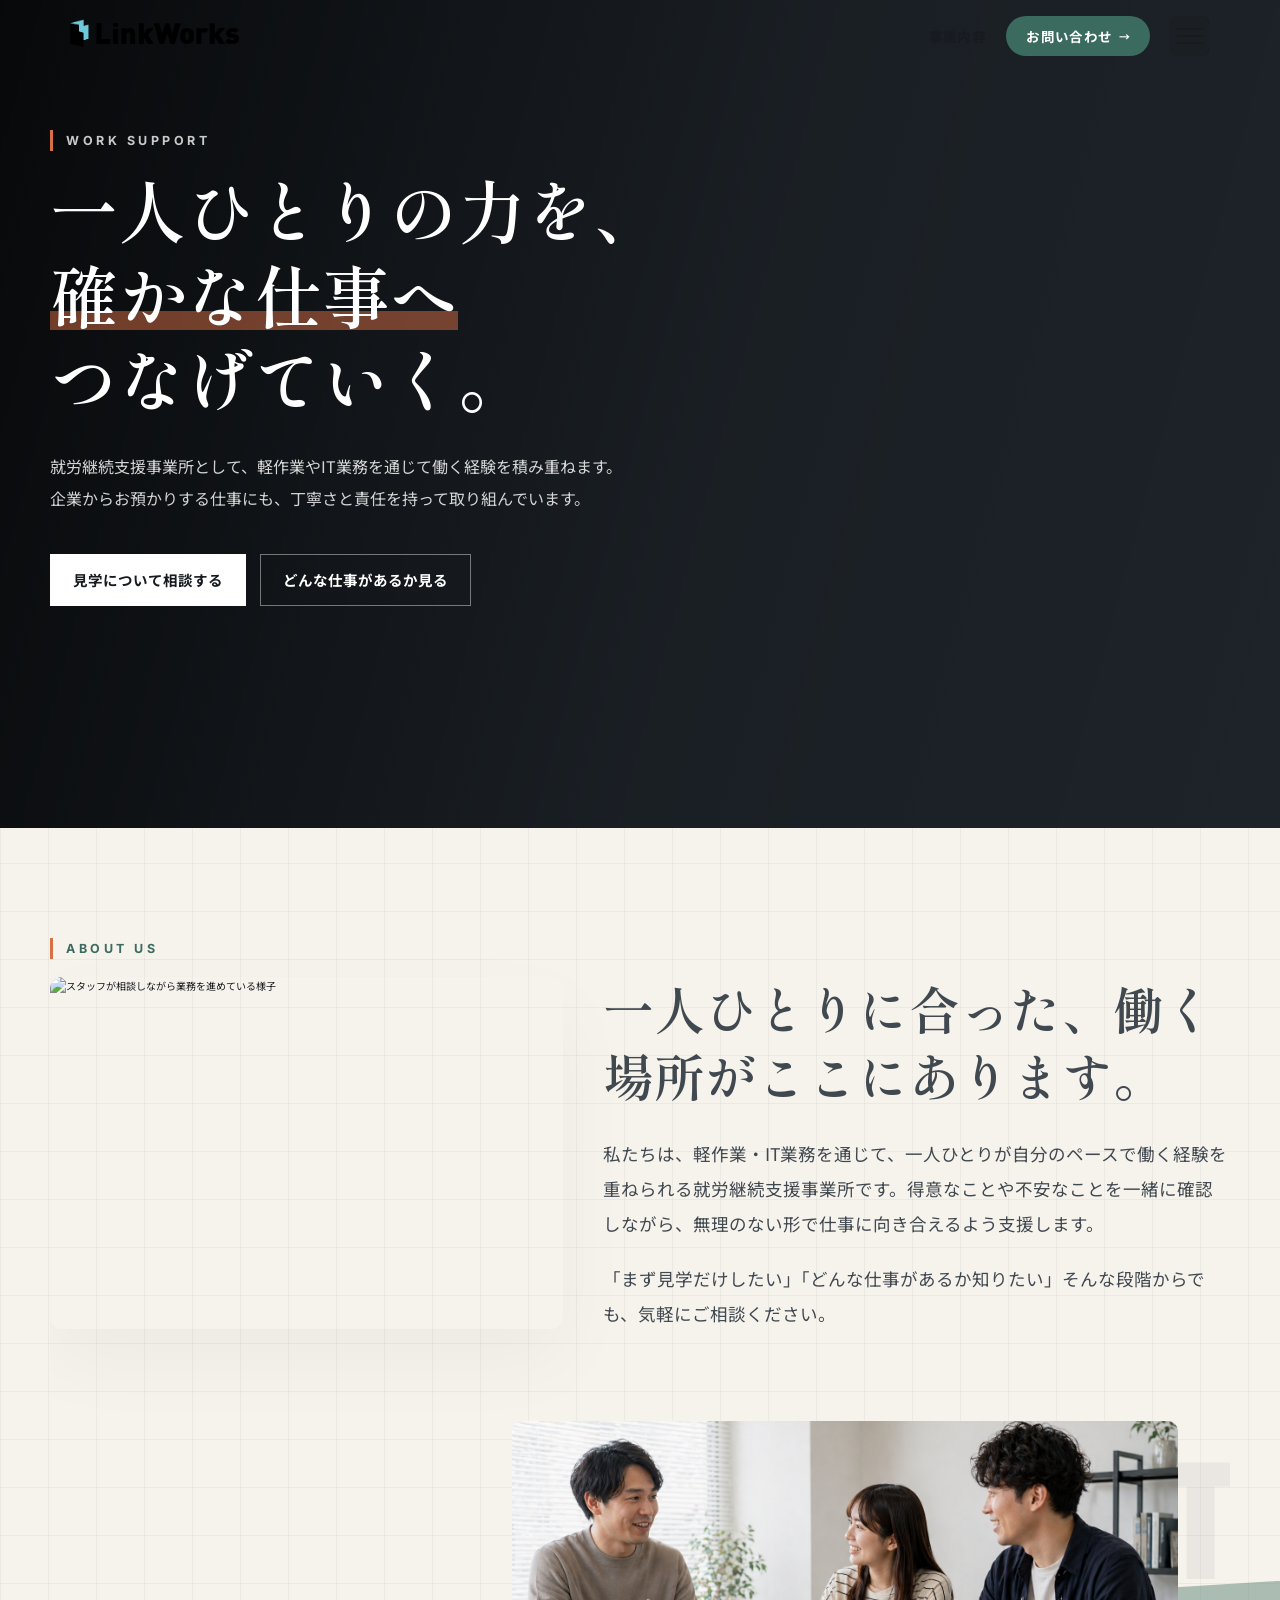
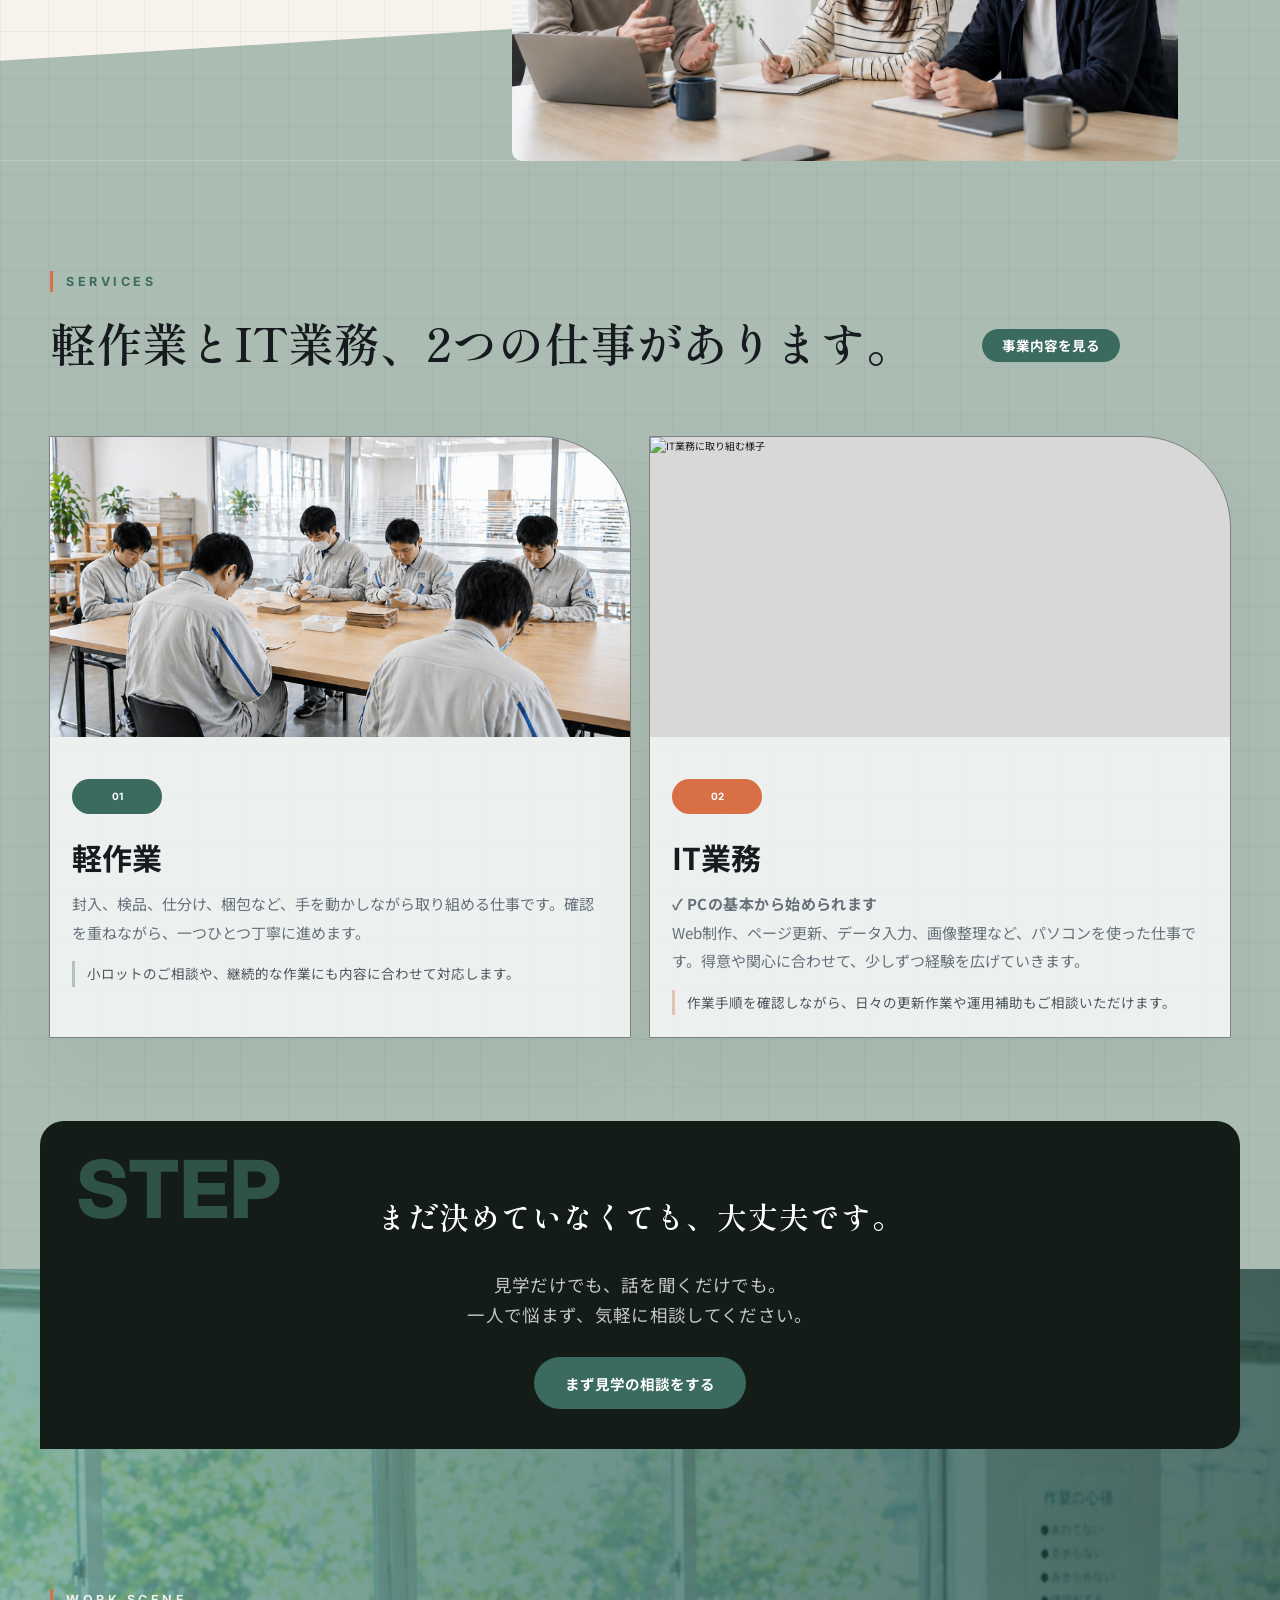
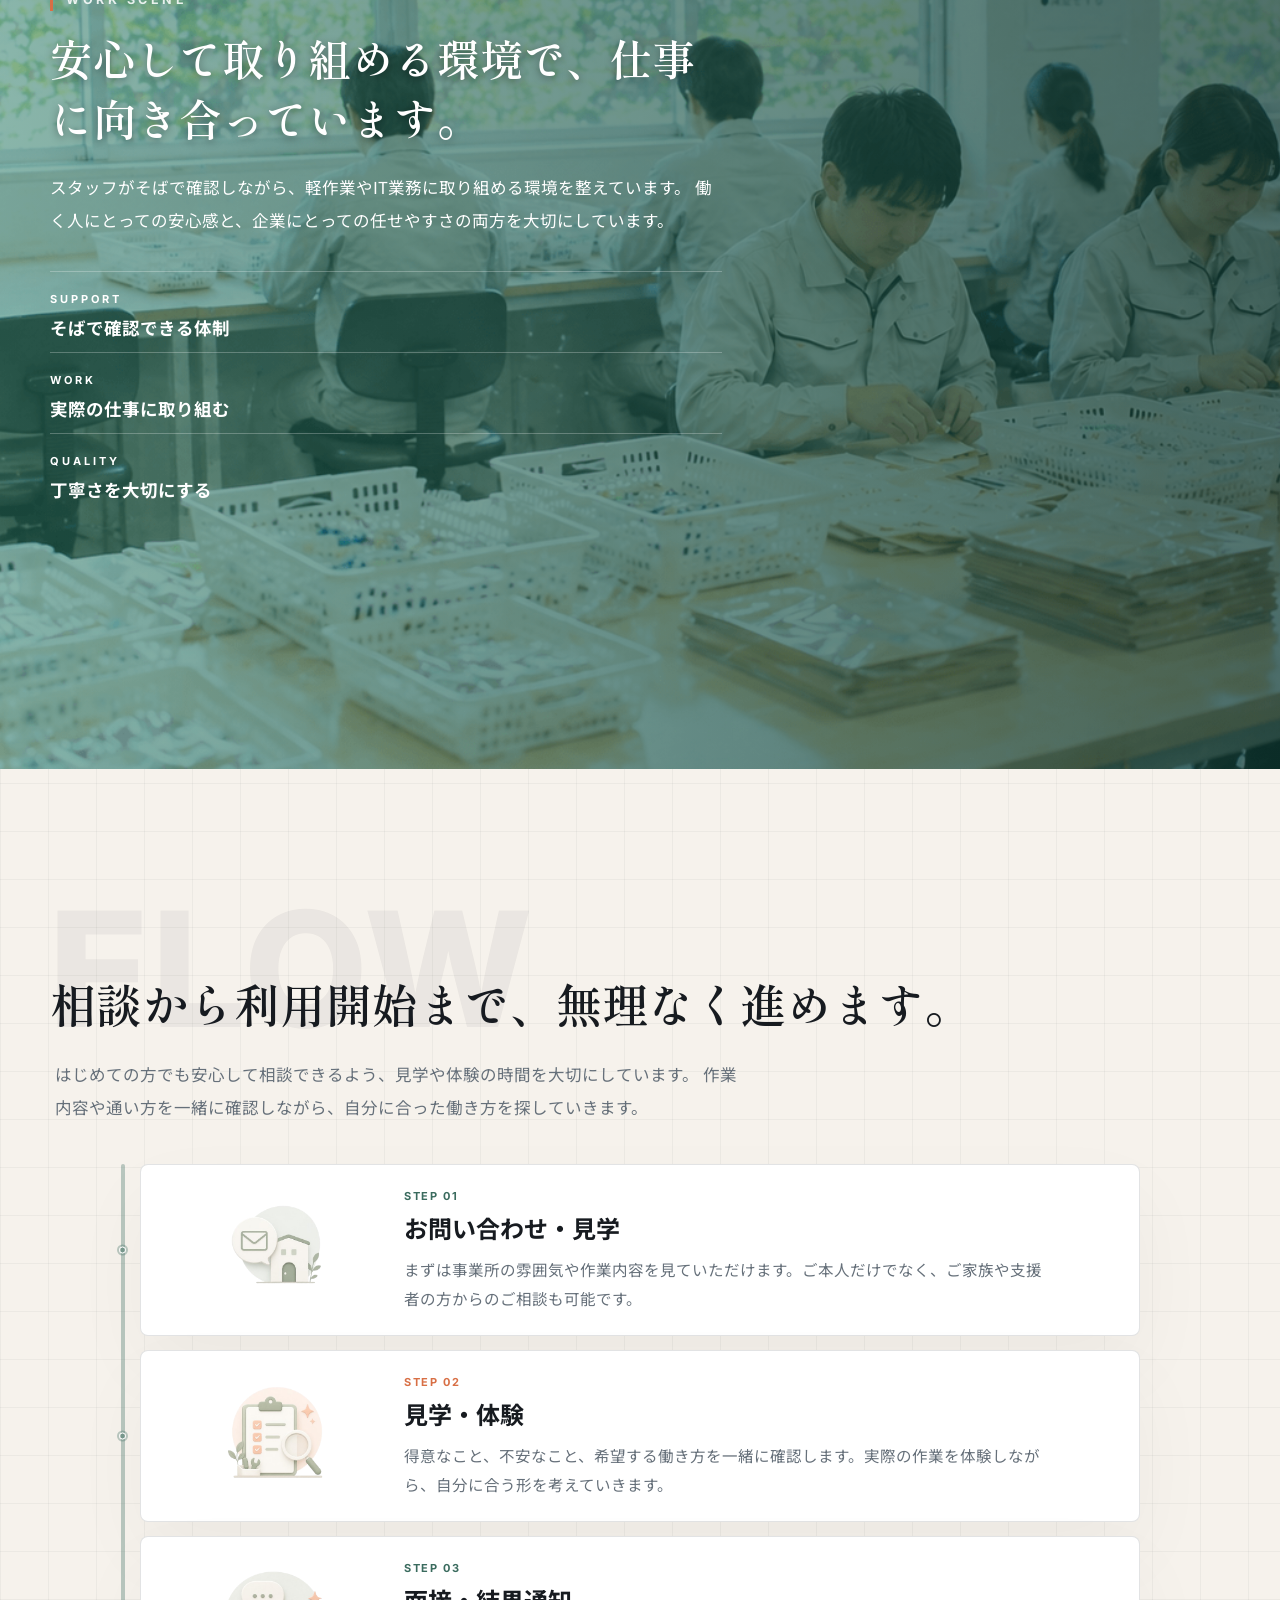
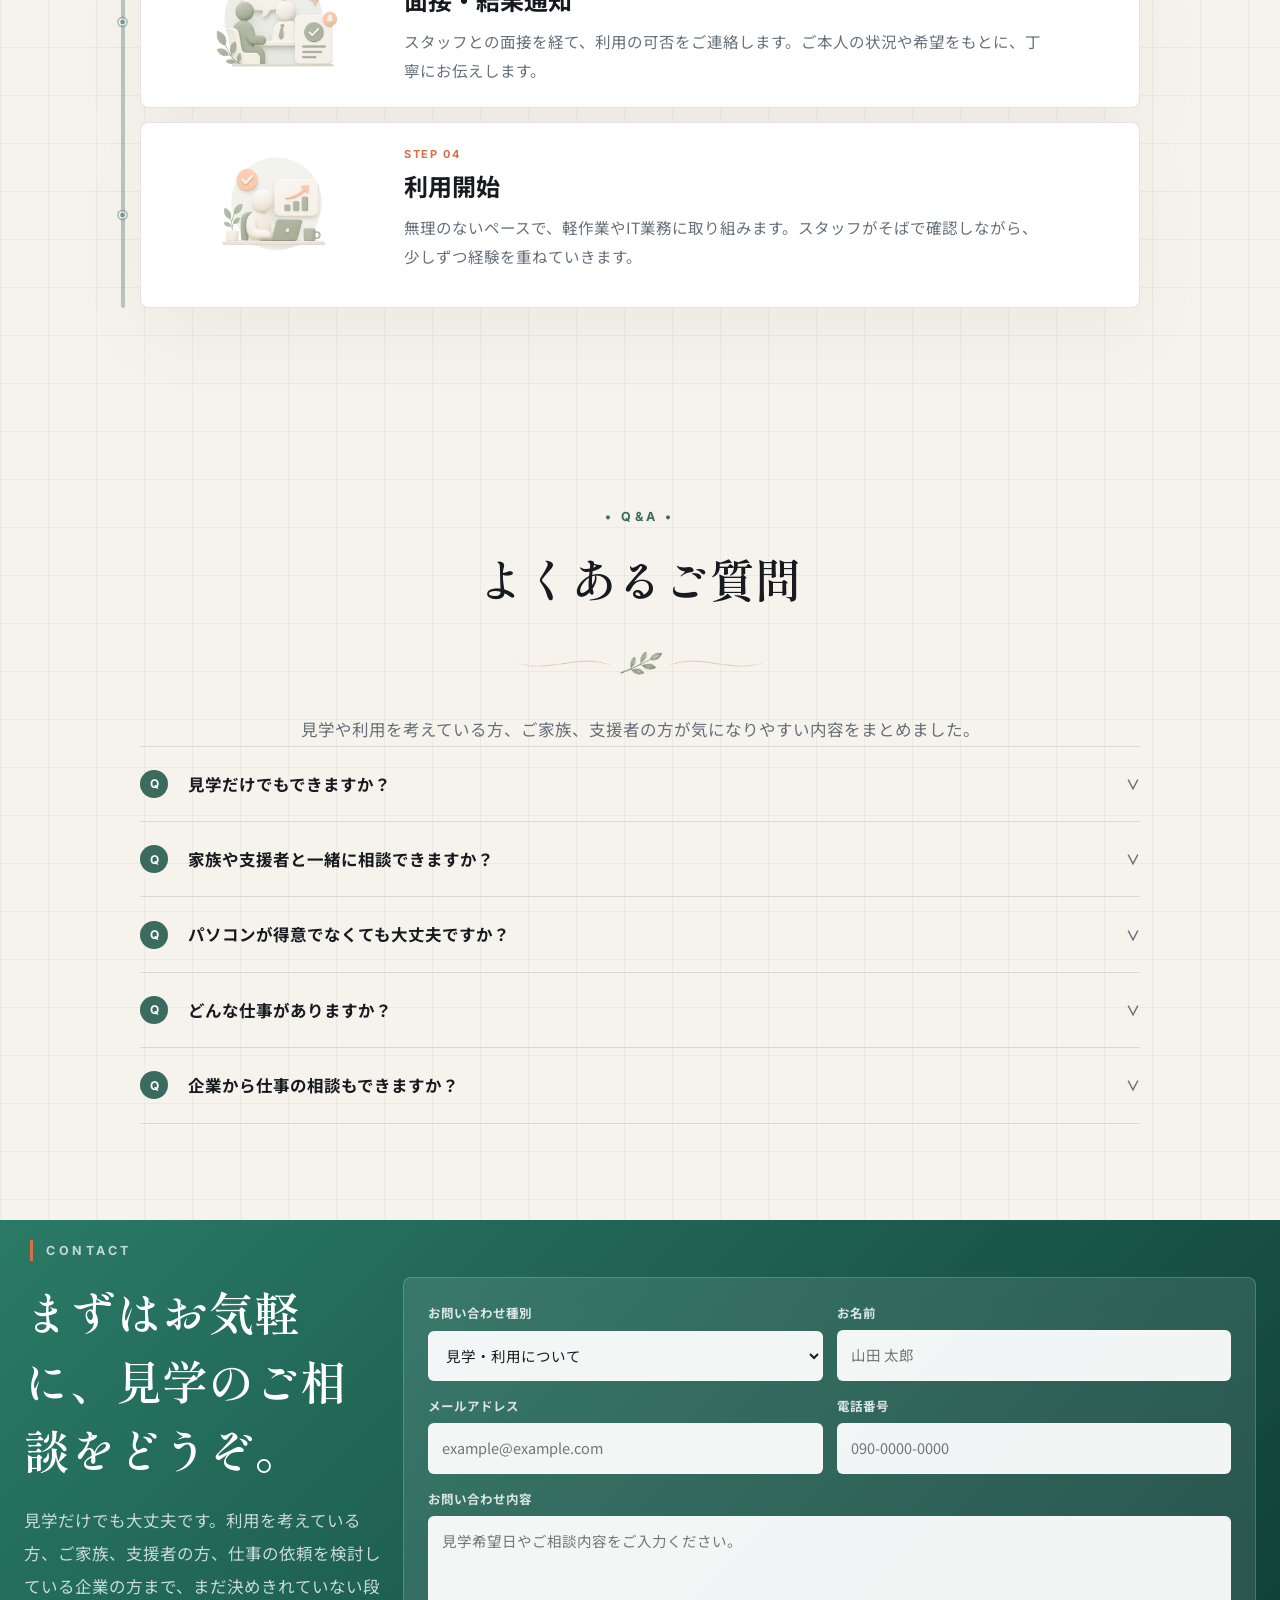
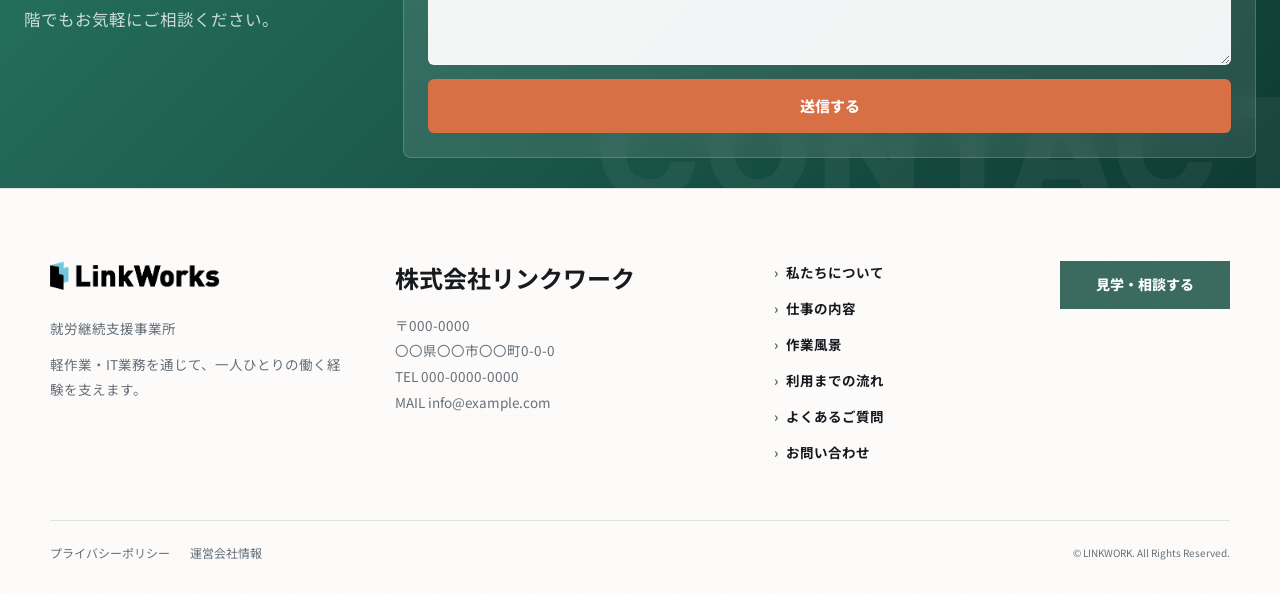
==== commit 5ce0a2c0: "update" ====
--- a/index.html
+++ b/index.html
@@ -101,12 +101,12 @@
         読む人の視線を自然に誘導できる。
       -->
       <section class="home_section home_about" id="about">
+        <p class="home_kicker">About us</p>
         <div class="home_about_grid">
           <div class="home_about_image js_soft_reveal">
             <img src="img/女性の就労支援員と就労者が相談している.png" alt="スタッフが相談しながら業務を進めている様子" />
           </div>
           <div class="home_about_body js_soft_reveal">
-            <p class="home_kicker">About us</p>
             <h2>一人ひとりに合った、働く場所がここにあります。</h2>
             <p>私たちは、軽作業・IT業務を通じて、一人ひとりが自分のペースで働く経験を重ねられる就労継続支援事業所です。得意なことや不安なことを一緒に確認しながら、無理のない形で仕事に向き合えるよう支援します。</p>
             <p>「まず見学だけしたい」「どんな仕事があるか知りたい」そんな段階からでも、気軽にご相談ください。</p>
@@ -305,38 +305,41 @@
       -->
       <section class="home_contact" id="contact">
         <div class="home_contact_inner">
-          <div>
-            <p class="home_kicker">Contact</p>
-            <h2>まずはお気軽に、見学のご相談をどうぞ。</h2>
-            <p class="home_msg">見学だけでも大丈夫です。利用を考えている方、ご家族、支援者の方、仕事の依頼を検討している企業の方まで、まだ決めきれていない段階でもお気軽にご相談ください。</p>
-          </div>
-          <form class="home_contact_form" action="#" method="post">
-            <label>
-              <span>お問い合わせ種別</span>
-              <select name="type">
-                <option>見学・利用について</option>
-                <option>仕事の依頼について</option>
-                <option>その他</option>
-              </select>
-            </label>
-            <label>
-              <span>お名前</span>
-              <input type="text" name="name" placeholder="山田 太郎" />
-            </label>
-            <label>
-              <span>メールアドレス</span>
-              <input type="email" name="email" placeholder="example@example.com" />
-            </label>
-            <label>
-              <span>電話番号</span>
-              <input type="tel" name="tel" placeholder="090-0000-0000" />
-            </label>
-            <label class="home_contact_form_wide">
-              <span>お問い合わせ内容</span>
-              <textarea name="message" rows="5" placeholder="見学希望日やご相談内容をご入力ください。"></textarea>
-            </label>
-            <button type="submit">送信する</button>
-          </form>
+          <p class="home_kicker">Contact</p>
+          <!-- ここ【flex】でメッセージとフォームを横並びにしている。スマホでは縦並びになる。 -->
+          <div class="home_contact_content js_soft_reveal">
+            <div class="content_left_msg">
+              <h2>まずはお気軽に、見学のご相談をどうぞ。</h2>
+              <p class="home_msg">見学だけでも大丈夫です。利用を考えている方、ご家族、支援者の方、仕事の依頼を検討している企業の方まで、まだ決めきれていない段階でもお気軽にご相談ください。</p>
+            </div>
+            <form class="home_contact_form" action="#" method="post">
+              <label>
+                <span>お問い合わせ種別</span>
+                <select name="type">
+                  <option>見学・利用について</option>
+                  <option>仕事の依頼について</option>
+                  <option>その他</option>
+                </select>
+              </label>
+              <label>
+                <span>お名前</span>
+                <input type="text" name="name" placeholder="山田 太郎" />
+              </label>
+              <label>
+                <span>メールアドレス</span>
+                <input type="email" name="email" placeholder="example@example.com" />
+              </label>
+              <label>
+                <span>電話番号</span>
+                <input type="tel" name="tel" placeholder="090-0000-0000" />
+              </label>
+              <label class="home_contact_form_wide">
+                <span>お問い合わせ内容</span>
+                <textarea name="message" rows="5" placeholder="見学希望日やご相談内容をご入力ください。"></textarea>
+              </label>
+              <button type="submit">送信する</button>
+            </form>
+          </div>
         </div>
       </section>
     </main>
@@ -391,7 +394,7 @@
         1. スクロール量を見てヘッダーに "header_scrolled" クラスを付ける
         2. IntersectionObserver で "js_soft_reveal" クラスの要素が
            画面に入ったら "is_visible" を追加してふわっと表示させる
-      </body> の直前に置くことで、HTML が全部読み込まれてから JS が動く。
+      body の閉じタグの直前に置くことで、HTML が全部読み込まれてから JS が動く。
     -->
     <script src="script.js"></script>
   </body>
--- a/css/work.css
+++ b/css/work.css
@@ -793,7 +793,6 @@
 }
 
 .home_view_more {
-  display: inline-flex;
   padding: 0.5rem 2rem;
   border-radius: 50px;
   background: var(--green);
@@ -1170,6 +1169,7 @@
   color: #fff;
   position: relative;
   overflow: hidden;
+  padding-bottom: 3rem;
 }
 
 .home_contact::before {
@@ -1180,18 +1180,10 @@
   color: rgba(255, 255, 255, 0.05);
 }
 
-.home_contact_inner {
-  display: grid;
-  grid-template-columns: minmax(0, 0.82fr) minmax(34rem, 1.18fr); /* 文章:フォーム = 約4:6 */
-  gap: 5.6rem;
-  align-items: start;
-  width: min(118rem, calc(100% - 4rem));
-  margin: 0 auto;
-  padding: 7.2rem 0;
-}
-
 .home_contact .home_kicker {
   color: rgba(255, 255, 255, 0.72);
+  margin-top: 2rem;
+  margin-left: 3rem;
 }
 
 .home_contact p:not(.home_kicker) {
@@ -1208,6 +1200,7 @@
 
 /* backdrop-filter: blur で背景をぼかしてすりガラス風（glassmorphism） */
 .home_contact_form {
+  width: 70%;
   display: grid;
   grid-template-columns: repeat(2, minmax(0, 1fr));
   gap: 1.4rem;
@@ -1221,6 +1214,18 @@
 .home_contact_form label {
   display: grid;
   gap: 0.7rem;
+}
+
+.home_contact_content {
+  padding: 0 2.4rem;
+  display: flex;
+  align-items: flex-start;
+  justify-content: space-between;
+  gap: 1.4rem;
+}
+
+.content_left_msg {
+  width: 30%;
 }
 
 .home_contact_form span {
@@ -1404,18 +1409,143 @@
    └─────────────────────────────────────────┘ */
 
 @media screen and (max-width: 700px) {
+  /* ┌─────────────────────────────────────────┐
+     │ セクション共通                        │
+     └─────────────────────────────────────────┘ */
+  /* 最大幅を決めて中央寄せ。calc(100% - 4rem) で左右に最低2remの余白を確保 */
+  .home_section {
+    width: min(118rem, calc(100% - 4rem));
+    margin: 0 auto;
+    padding: 4rem 0;
+  }
+
   .logo {
     width: 13.2rem;
   }
 
+  /* スマホは縦長のため動画の右側が切れる → 右寄りに表示 */
+  .home_hero_bg_video {
+    object-fit: cover;
+    object-position: 60% center; /* 右寄りに表示 */
+  }
+
+  /* 事業内容 */
+  .nav_link {
+    display: none;
+  }
+
+  /* セクションラベルを小さく */
+  .home_kicker {
+    font-size: 1rem;
+  }
+  /* ヘッダーの高さを小さくして、ヒーローセクションをより大きく見せる */
   .home_page .header_inner {
-    min-height: 6.4rem;
+    min-height: 5rem;
   }
 
   /* スマホでは 100svh（アドレスバーを除いた実際の高さ）を使う */
-  .home_hero,
   .home_hero_inner {
-    min-height: 100svh;
+    position: relative;
+    z-index: 2;
+
+    width: 100%;
+    height: 100svh;
+    margin: 0 auto;
+    padding: 13rem 0 16rem;
+  }
+
+  /* ヒーローセクションのボタン(共通スタイル・２つの) */
+  .home_button {
+    display: none;
+  }
+
+  /*セクションにまたがる画像のサイズを変える*/
+  .home_bridge_image {
+    position: absolute;
+
+    top: -5rem;
+    width: 20rem;
+    height: 15rem;
+
+    border-radius: 1rem;
+
+    /* 直接画像を指定しない理由は、再度にあるバーを隠すため➡画像を綺麗にする*/
+    background-image: url(../img/背景画像用３人がデスクで話す_私服.png);
+    background-position: center;
+    background-size: cover;
+
+    z-index: 2;
+  }
+
+  /* ブリッジを削除する */
+  .service_bridge {
+    display: none;
+  }
+
+  /* 画像（左）とテキスト（右）を grid で横並び。0.9fr / 1.1fr で微妙に非対称にしている */
+  .home_about_grid {
+    display: grid;
+    grid-template-columns: 1fr;
+    gap: 2rem;
+    padding: 2rem;
+  }
+
+  /* ブリッジの高さを減らす */
+  .home_bridge {
+    height: 13rem;
+  }
+
+  .home_services_wrap {
+    background-color: rgba(58, 107, 94, 0.4);
+    position: relative;
+    z-index: 0;
+    height: auto;
+    padding-bottom: var(--bridge-overlap); /* service_bridge の margin-top: -20rem 分を確保 */
+  }
+
+  .home_about_body h2 {
+    margin-bottom: 0.8rem;
+    text-wrap: balance; /* 見出しの行末が揃ってバランスよく折り返される */
+    font-size: 3.1rem;
+    line-height: 1.3;
+  }
+
+  .home_section_head h2 {
+    width: 80%;
+    margin-bottom: 2rem;
+  }
+
+  .home_view_more {
+    width: 60%;
+    text-align: center;
+  }
+
+  /* ┌─────────────────────────────────────────┐
+     │ サービス                        │
+     └─────────────────────────────────────────┘ */
+
+  /* Servicesだけ：h2 と VIEW MORE ボタンを横並び */
+  .home_services .home_section_head {
+    display: flex;
+    align-items: center;
+    justify-content: column;
+    gap: 2rem;
+  }
+
+  /* Servicesだけ：h2 と VIEW MORE ボタンを横並び */
+  .home_services .home_section_head {
+    flex-direction: column;
+    gap: 2rem;
+  }
+
+  .home_section a {
+    display: block;
+    color: #fff;
+    object-fit: cover;
+  }
+
+  .home_services {
+    padding-bottom: 0;
   }
 
   .home_hero_inner {
@@ -1444,19 +1574,10 @@
     font-size: 1.55rem;
   }
 
-  .home_section,
   .home_work_inner {
     padding: 7.2rem 0;
   }
 
-  /* 横並びを全部1カラムに切り替え */
-  .home_about_grid,
-  .home_work_inner,
-  .home_footer_inner,
-  .home_contact_inner {
-    grid-template-columns: 1fr;
-  }
-
   .home_service_columns {
     grid-template-columns: 1fr;
   }
@@ -1470,7 +1591,9 @@
   }
 
   .home_contact_inner {
-    padding: 6.4rem 0;
+    padding: 2rem 0;
+    display: flex;
+    flex-direction: column;
   }
 
   .home_contact_form {
@@ -1503,4 +1626,41 @@
     align-items: flex-start;
     flex-direction: column;
   }
-}
+
+  /* ┌─────────────────────────────────────────┐
+     │ お問合せ                        │
+     └─────────────────────────────────────────┘ */
+  .home_contact_content {
+    flex-direction: column;
+    gap: 3rem;
+    padding-bottom: 2rem;
+  }
+
+  .content_left_msg {
+    width: 100%;
+    text-align: center;
+  }
+
+  .home_contact_form {
+    width: 100%;
+  }
+
+  /* ┌─────────────────────────────────────────┐
+     │ フッター                        │
+     └─────────────────────────────────────────┘ */
+
+  /* ロゴ・会社情報・ナビ・CTAボタン の4カラム構成 */
+  .home_footer_inner {
+    display: grid;
+    grid-template-columns: 1fr;
+    gap: 5rem;
+    align-items: start;
+    width: min(118rem, calc(100% - 4rem));
+    margin: 0 auto;
+    padding: 7.2rem 0 5.6rem;
+  }
+
+  .home_footer_nav {
+    display: none;
+  }
+}
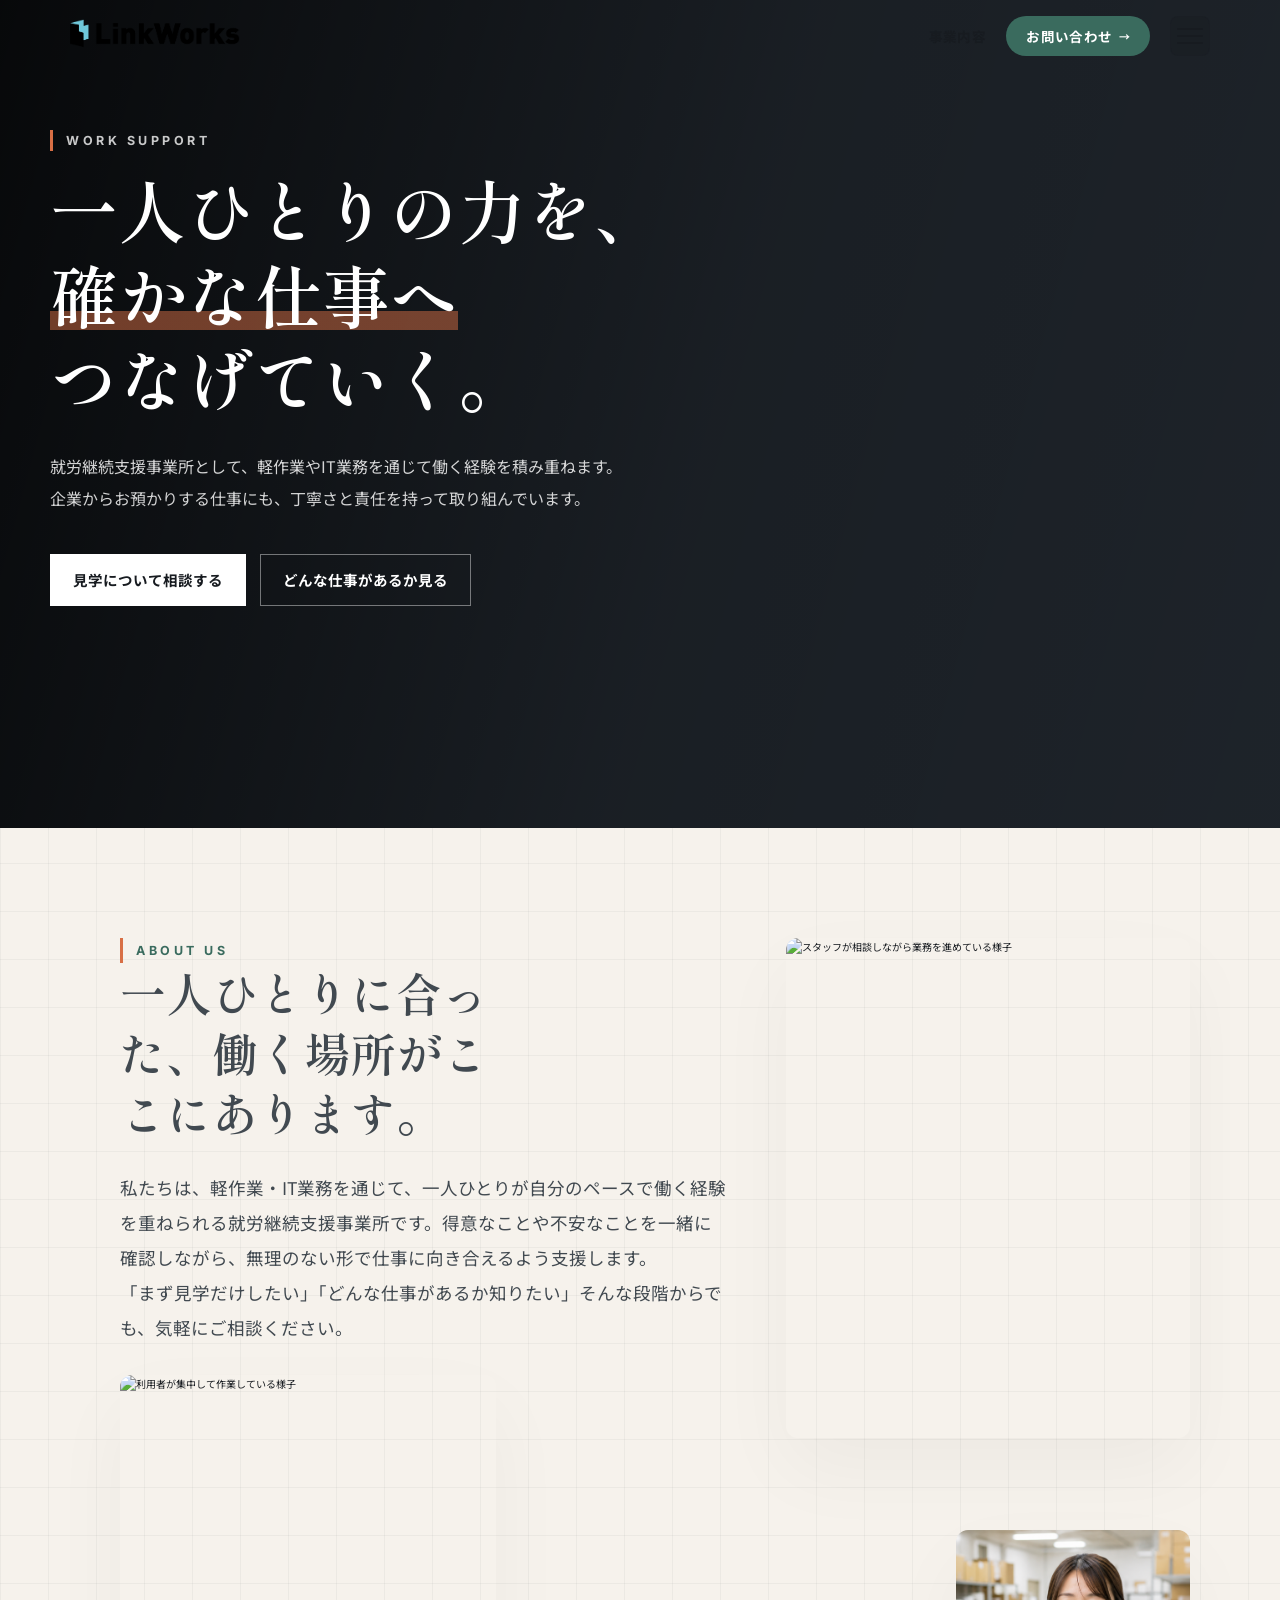
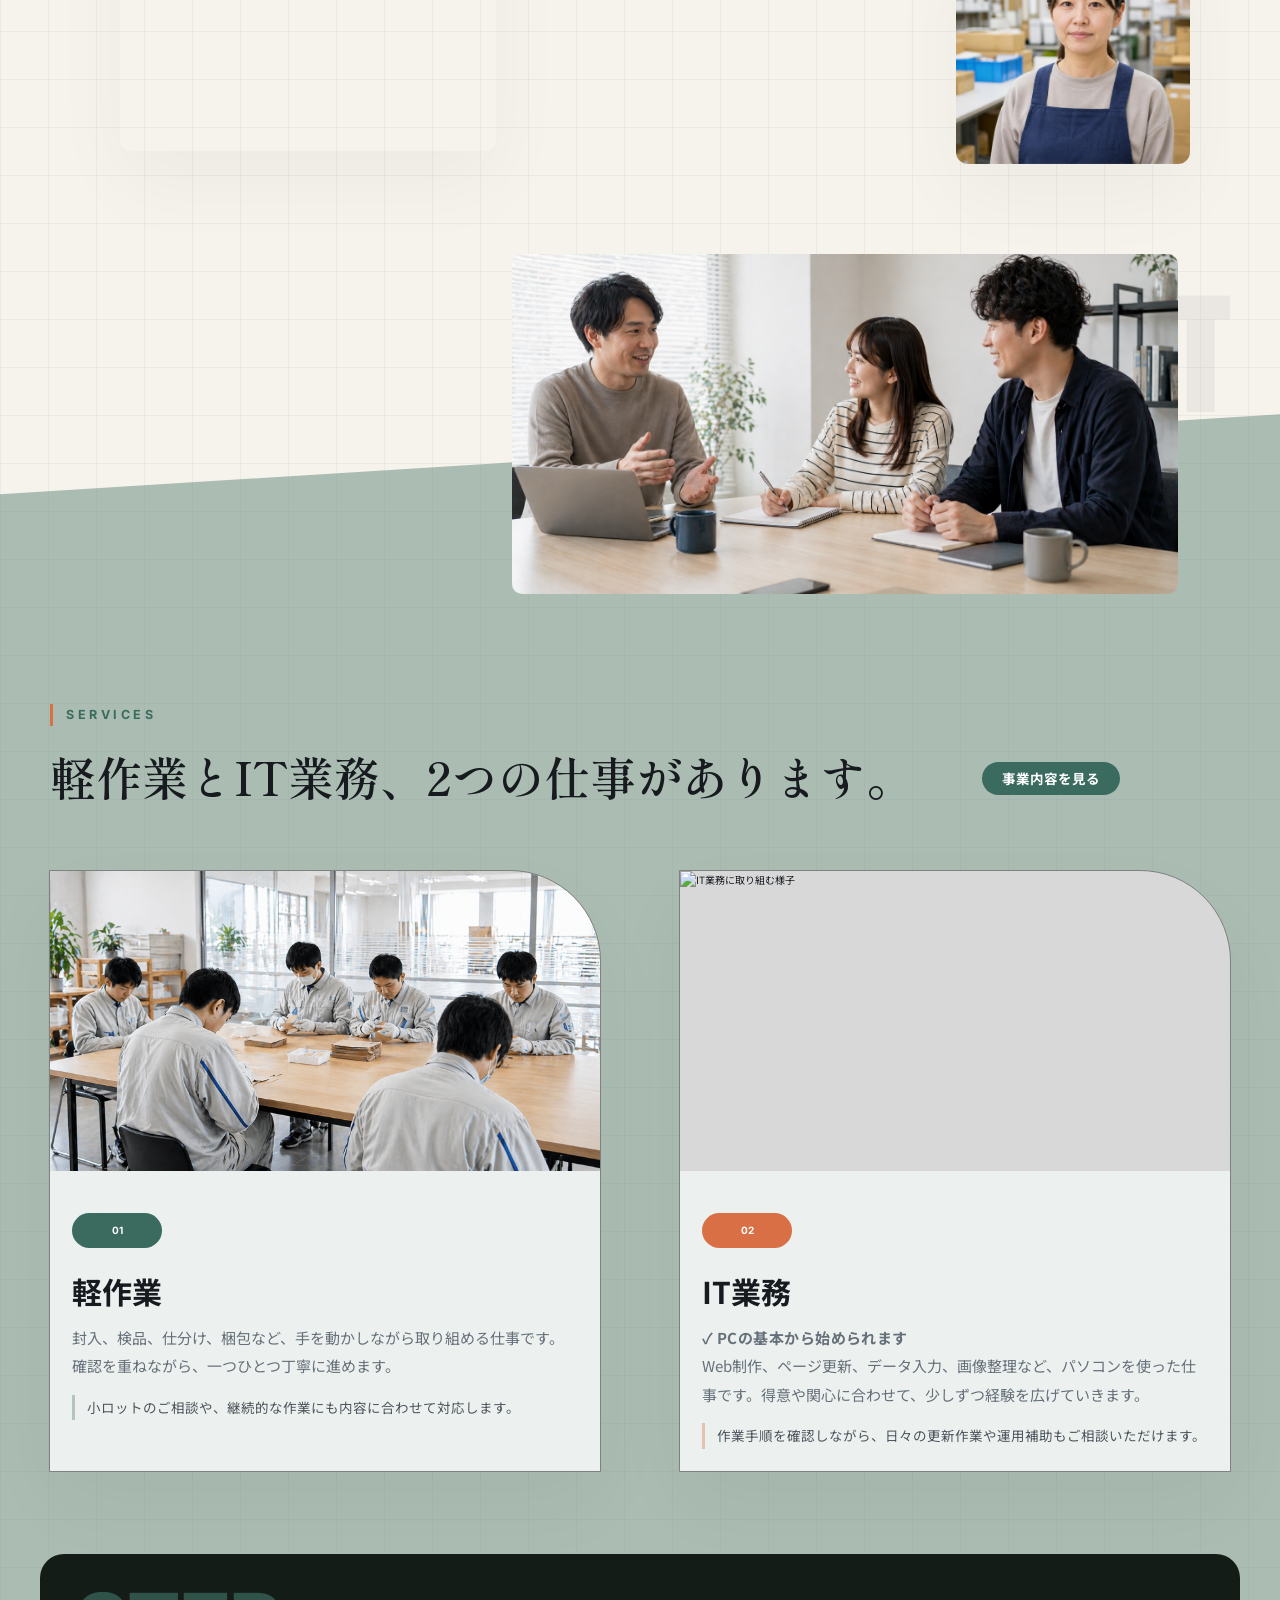
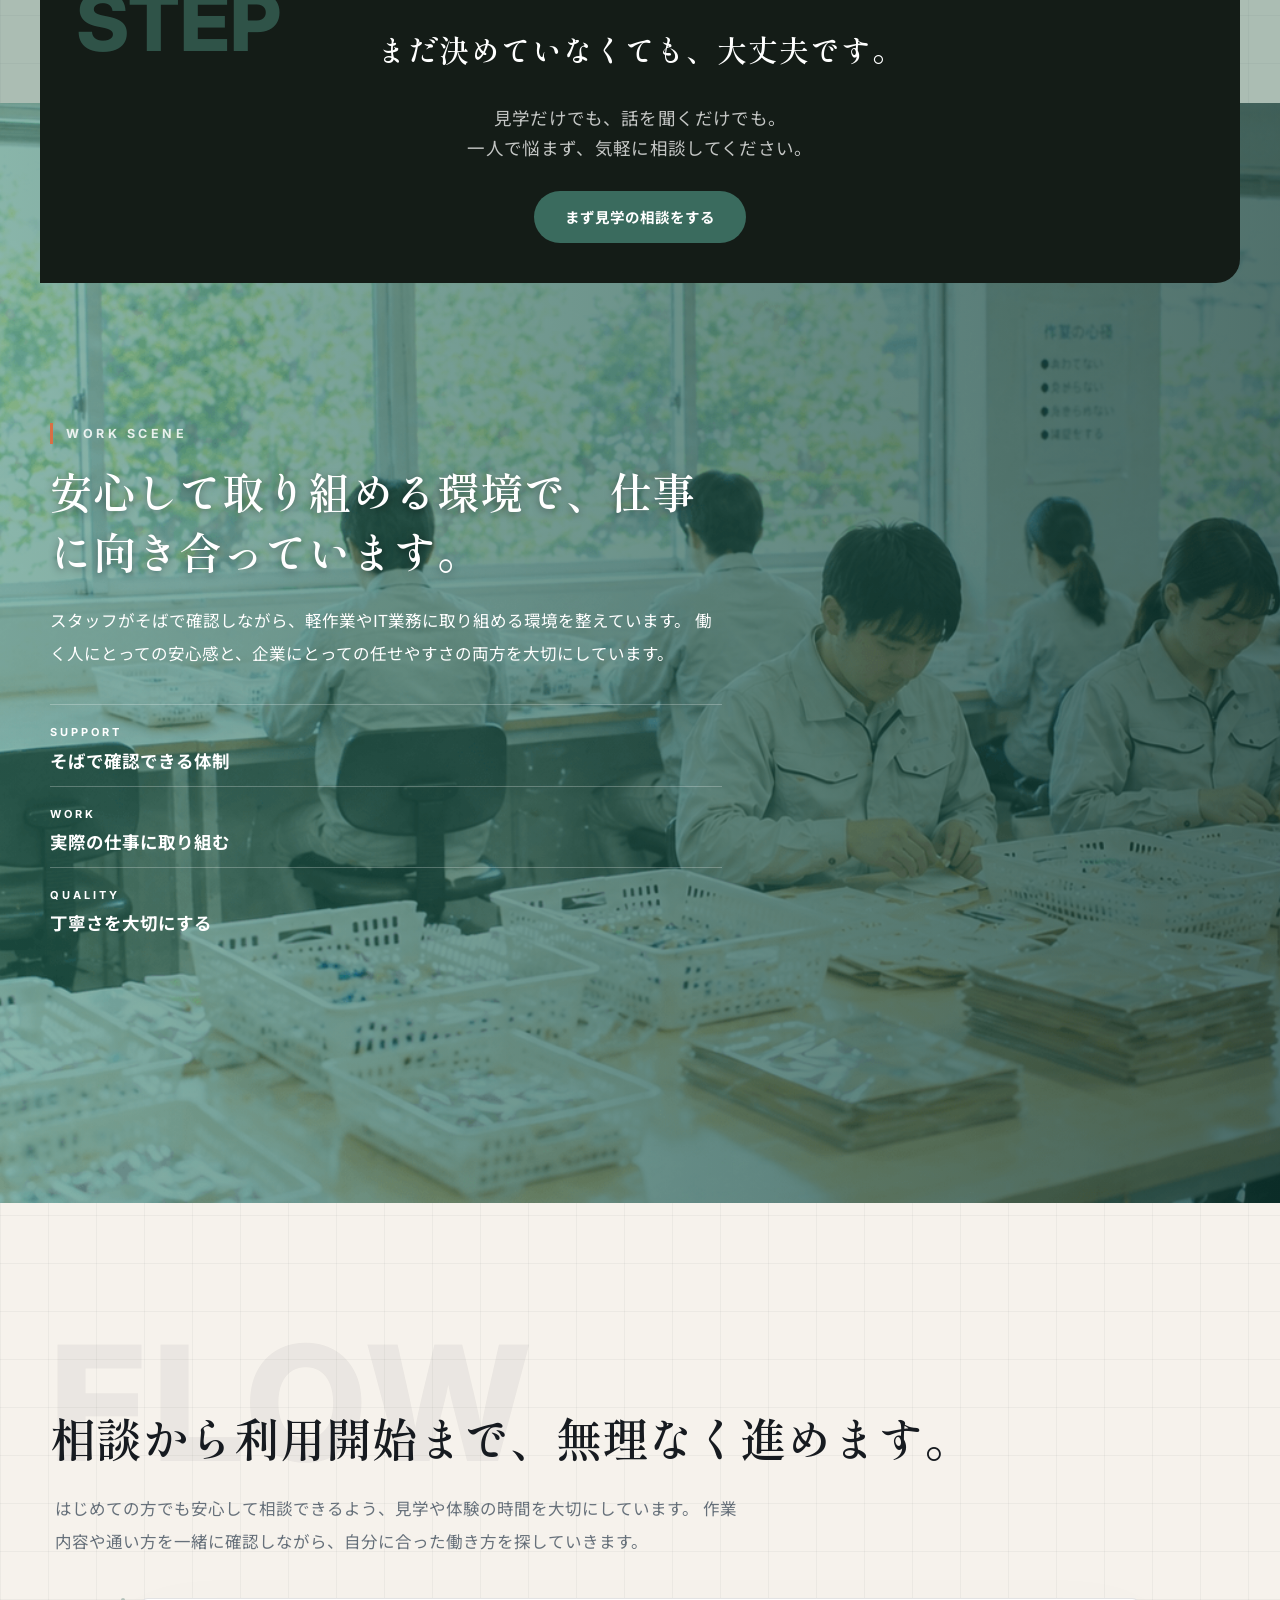
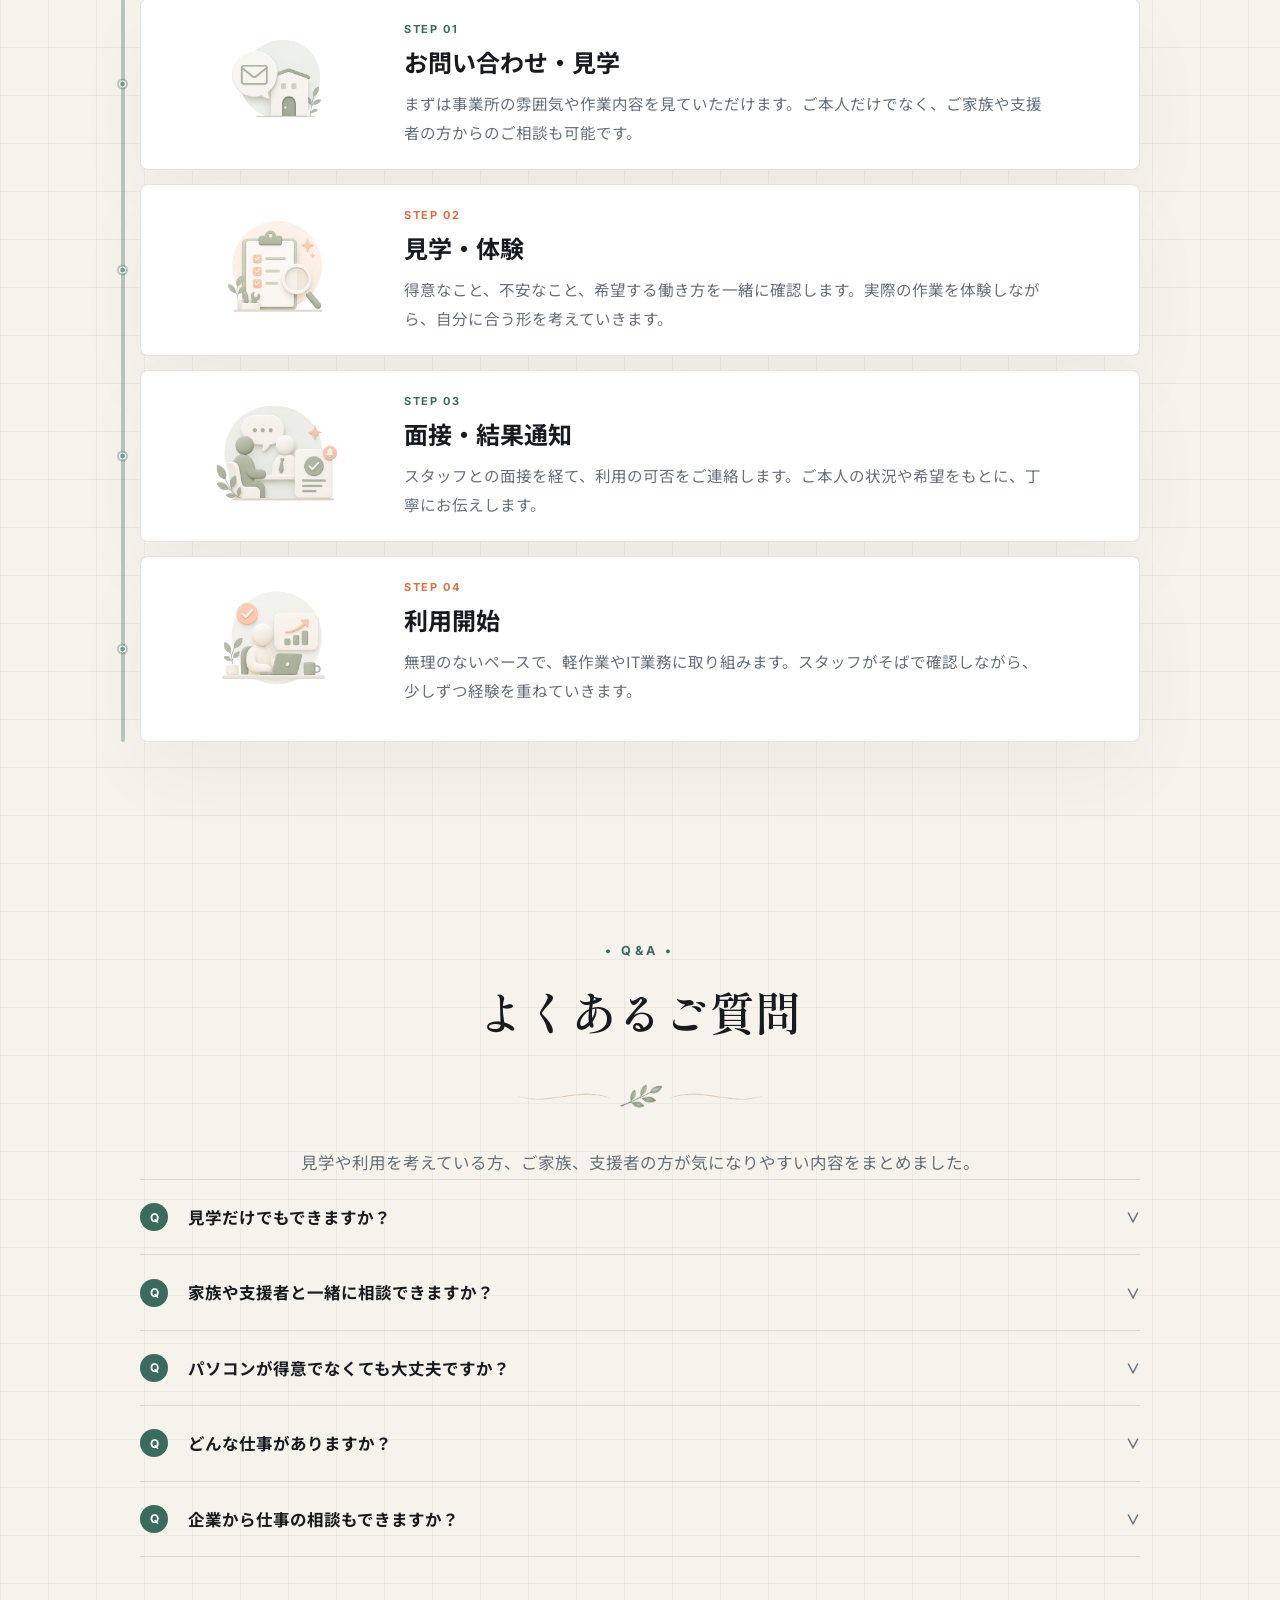
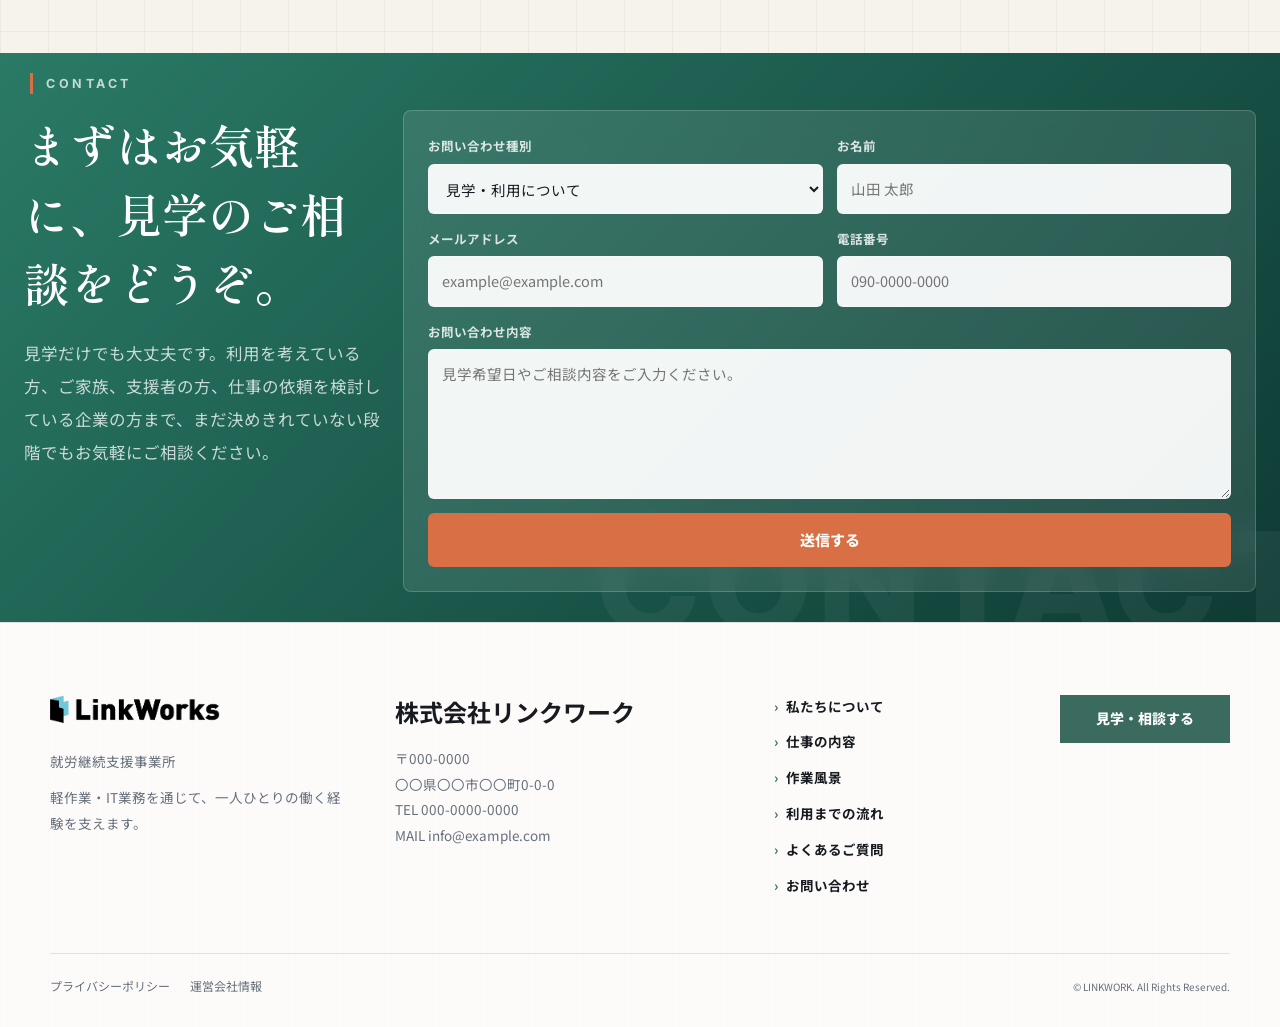
==== commit 37f231de: "update" ====
--- a/index.html
+++ b/index.html
@@ -101,15 +101,27 @@
         読む人の視線を自然に誘導できる。
       -->
       <section class="home_section home_about" id="about">
-        <p class="home_kicker">About us</p>
         <div class="home_about_grid">
-          <div class="home_about_image js_soft_reveal">
-            <img src="img/女性の就労支援員と就労者が相談している.png" alt="スタッフが相談しながら業務を進めている様子" />
-          </div>
-          <div class="home_about_body js_soft_reveal">
-            <h2>一人ひとりに合った、働く場所がここにあります。</h2>
-            <p>私たちは、軽作業・IT業務を通じて、一人ひとりが自分のペースで働く経験を重ねられる就労継続支援事業所です。得意なことや不安なことを一緒に確認しながら、無理のない形で仕事に向き合えるよう支援します。</p>
-            <p>「まず見学だけしたい」「どんな仕事があるか知りたい」そんな段階からでも、気軽にご相談ください。</p>
+          <!-- 左カラム：テキスト（上）＋小さい画像（下） -->
+          <div class="home_about_left">
+            <div class="home_about_body">
+              <p class="home_kicker">About us</p>
+              <h2 class="home_main_msg js_soft_reveal">一人ひとりに合った、働く場所がここにあります。</h2>
+              <p class="js_soft_reveal">私たちは、軽作業・IT業務を通じて、一人ひとりが自分のペースで働く経験を重ねられる就労継続支援事業所です。得意なことや不安なことを一緒に確認しながら、無理のない形で仕事に向き合えるよう支援します。</p>
+              <p class="js_soft_reveal">「まず見学だけしたい」「どんな仕事があるか知りたい」そんな段階からでも、気軽にご相談ください。</p>
+            </div>
+            <div class="home_about_image home_about_image_sub js_soft_reveal">
+              <img src="img/同じ方向をむいて作業している（席がまばら）.png" alt="利用者が集中して作業している様子" />
+            </div>
+          </div>
+          <!-- 右カラム：縦長メイン画像（上）＋小さい画像（下） -->
+          <div class="home_about_right js_soft_reveal">
+            <div class="home_about_image home_about_image_main">
+              <img src="img/女性の就労支援員と就労者が相談している.png" alt="スタッフが相談しながら業務を進めている様子" />
+            </div>
+            <div class="home_about_image home_about_image_sub2 js_soft_reveal">
+              <img src="img/利用者の声２０代女性３(正方形).png" alt="利用者の方の様子" />
+            </div>
           </div>
         </div>
       </section>
--- a/css/work.css
+++ b/css/work.css
@@ -443,6 +443,8 @@
 .home_about {
   position: relative;
   overflow: hidden;
+  padding-left: 7rem;
+  padding-right: 4rem;
 }
 
 /* 背景ウォーターマーク 共通スタイル */
@@ -467,18 +469,25 @@
   color: rgba(23, 27, 32, 0.05);
 }
 
-/* 画像（左）とテキスト（右）を grid で横並び。0.9fr / 1.1fr で微妙に非対称にしている */
+/* テキスト（左）＋縦長画像（右）の2列グリッド */
 .home_about_grid {
   display: grid;
-  grid-template-columns: minmax(0, 0.9fr) minmax(0, 1.1fr);
-  gap: 4rem;
-  align-items: center;
+  grid-template-columns: 1.2fr 0.8fr; /* 左のテキストエリアをやや広めに */
+  gap: 6rem;
+  align-items: stretch;
   padding-bottom: 14rem;
 }
 
+/* 左カラム：テキスト（上）と小さい画像（下）を縦に並べる */
+.home_about_left {
+  display: flex;
+  flex-direction: column;
+  gap: 3rem;
+}
+
+/* 画像共通ベース */
 .home_about_image {
   position: relative;
-  aspect-ratio: 16 / 11; /* 画像の縦横比を固定 */
   overflow: hidden;
   border-radius: 1.2rem;
   box-shadow: 0 32px 80px rgba(0, 0, 0, 0.04);
@@ -491,8 +500,40 @@
   object-fit: cover;
 }
 
+/* 右カラム：縦長（上）＋小さい正方形（下）を縦に並べる */
+.home_about_right {
+  display: flex;
+  flex-direction: column;
+  gap: 1.2rem;
+}
+
+/* 右の縦長メイン画像：少し短めに抑える */
+.home_about_image_main {
+  aspect-ratio: 3 / 4;
+  height: 50rem;
+}
+
+.home_about_image_main img {
+  position: absolute;
+  inset: 0;
+}
+
+/* 右下の小さい正方形画像：右寄せ */
+.home_about_image_sub2 {
+  margin-top: 8rem;
+  aspect-ratio: 1 / 1;
+  width: 58%;
+  align-self: flex-end;
+}
+
+/* 左下の正方形画像 */
+.home_about_image_sub {
+  aspect-ratio: 1 / 1;
+  width: 62%;
+  align-self: flex-start;
+}
+
 .home_about_body {
-  display: grid;
   gap: 2rem;
   color: #414950;
   font-size: 1.75rem;
@@ -504,10 +545,11 @@
 }
 
 .home_about_body h2 {
-  margin-bottom: 0.8rem;
-  text-wrap: balance; /* 見出しの行末が揃ってバランスよく折り返される */
-  font-size: 5.1rem;
+  width: 55rem;
+  margin-bottom: 2.8rem;
+  font-size: 4.6rem;
   line-height: 1.3;
+  text-wrap: balance;
 }
 
 .home_section_head h2 {
@@ -574,7 +616,7 @@
   position: relative;
   z-index: 0;
   height: 114rem;
-  padding-bottom: var(--bridge-overlap); /* service_bridge の margin-top: -20rem 分を確保 */
+  padding-bottom: calc(var(--bridge-overlap) + 8rem); /* service_bridge の margin-top: -18rem 分＋余白 */
 }
 
 .home_services {
@@ -584,7 +626,7 @@
 .home_service_columns {
   display: grid;
   grid-template-columns: repeat(2, minmax(0, 1fr));
-  gap: 2rem;
+  gap: 8rem;
   margin-bottom: 7.2rem;
 }
 
@@ -1416,11 +1458,60 @@
   .home_section {
     width: min(118rem, calc(100% - 4rem));
     margin: 0 auto;
-    padding: 4rem 0;
+    padding: 3rem 0;
+  }
+
+  .home_hero h1 {
+    font-size: 2.5rem;
+  }
+
+  .home_section h2,
+  .home_work h2,
+  .home_contact h2 {
+    font-size: 2.2rem;
+  }
+
+  /* セクションラベルを小さく */
+  .home_kicker {
+    font-size: 1rem;
+  }
+
+  /* ┌─────────────────────────────────────────┐
+     │ ヘッダー                                  │
+     └─────────────────────────────────────────┘ */
+  /* ヘッダーの高さを小さくして、ヒーローセクションをより大きく見せる */
+  .home_page .header_inner {
+    min-height: 5rem;
+  }
+
+  /* ┌─────────────────────────────────────────┐
+  │ ヒーローセクション                         │
+   └─────────────────────────────────────────┘ */
+
+  .home_hero {
+    position: relative; /* 子要素を absolute で重ねるための基準点 */
+    min-height: 60svh;
+    overflow: hidden; /* スライド画像がはみ出ないよう切り取る */
+    color: #fff;
+    background: #20262d; /* 画像が読み込まれるまで表示される暗い下地色 */
   }
 
   .logo {
     width: 13.2rem;
+  }
+
+  /* ヒーロー背景動画（2本共通） */
+  .home_hero_bg_video {
+    display: block;
+    position: absolute;
+    inset: 0;
+    width: 100%;
+    min-height: 60svh;
+    object-fit: cover;
+    object-position: center;
+    transform: scale(1.11); /* 動画のサイズが会わないので強制的に広げる */
+    z-index: 0;
+    transition: opacity 1s ease;
   }
 
   /* スマホは縦長のため動画の右側が切れる → 右寄りに表示 */
@@ -1434,13 +1525,8 @@
     display: none;
   }
 
-  /* セクションラベルを小さく */
-  .home_kicker {
-    font-size: 1rem;
-  }
-  /* ヘッダーの高さを小さくして、ヒーローセクションをより大きく見せる */
-  .home_page .header_inner {
-    min-height: 5rem;
+  .home_hero_title {
+    font-size: 3.6rem;
   }
 
   /* スマホでは 100svh（アドレスバーを除いた実際の高さ）を使う */
@@ -1449,14 +1535,41 @@
     z-index: 2;
 
     width: 100%;
-    height: 100svh;
+    min-height: 60svh;
     margin: 0 auto;
-    padding: 13rem 0 16rem;
+    padding: 5rem 0 12rem;
+
+    align-content: end; /* テキストを下寄せにしてパネルと重ならないようにする */
+  }
+
+  /* リード文・ボタンも同じフェードインで遅れて表示 */
+  .home_hero_text {
+    max-width: 62rem;
+    margin: 3rem 0 0;
+    color: rgba(255, 255, 255, 0.82);
+    font-size: 1.6rem;
+    line-height: 2;
+    opacity: 0;
+    transform: translateY(1.8rem);
+    animation: home_fade_in 0.8s ease-out 1.3s forwards;
   }
 
   /* ヒーローセクションのボタン(共通スタイル・２つの) */
   .home_button {
     display: none;
+  }
+
+  /* ┌─────────────────────────────────────────┐
+  │ aboutセクション                         │
+   └─────────────────────────────────────────┘ */
+  /* セクションのh2も同様に */
+  .home_about h2 {
+    font-size: 2rem;
+  }
+
+  /* パディングも詰める */
+  .home_about {
+    padding: 4rem 1.6rem;
   }
 
   /*セクションにまたがる画像のサイズを変える*/
@@ -1548,19 +1661,8 @@
     padding-bottom: 0;
   }
 
-  .home_hero_inner {
-    align-content: end; /* テキストを下寄せにしてパネルと重ならないようにする */
-    padding: 10rem 0 24rem;
-  }
-
-  .home_hero_title {
-    font-size: 3.6rem;
-  }
-
-  .home_section h2,
-  .home_work h2,
-  .home_contact h2 {
-    font-size: 2.2rem;
+  .home_service_columns {
+    grid-template-columns: 1fr;
   }
 
   .home_section h2 {
@@ -1578,10 +1680,6 @@
     padding: 7.2rem 0;
   }
 
-  .home_service_columns {
-    grid-template-columns: 1fr;
-  }
-
   .home_button {
     width: 100%; /* ボタンを全幅にして押しやすくする */
   }
@@ -1615,16 +1713,50 @@
   .home_flow_timeline::before {
     left: 2.7rem;
   }
+  /* ┌─────────────────────────────────────────┐
+   │ タイムライン                        │
+   └─────────────────────────────────────────┘ */
 
   .home_flow_timeline b {
     width: 5.4rem;
     height: 5.4rem;
+    font-size: 0.7rem; /* 文字を小さくして1行に収める */
+    white-space: nowrap; /* 折り返し禁止 */
+  }
+
+  .home_flow .home_section_lead {
+    margin: 0;
+    padding-left: 0.5rem;
+    margin-bottom: 4rem;
+    font-size: 1.5rem;
   }
 
   /* 著作権エリアを縦積みに */
   .home_footer_bottom {
     align-items: flex-start;
     flex-direction: column;
+  }
+
+  .home_flow_timeline h3 {
+    font-size: 1.8rem; /* PCは2.4rem → モバイルは1.8rem くらい */
+  }
+
+  .home_flow_timeline p {
+    font-size: 1.3rem; /* PCは2.4rem → モバイルは1.8rem くらい */
+  }
+
+  /* ┌─────────────────────────────────────────┐
+   │ Work Scene（背景動画エリア）               │
+   └─────────────────────────────────────────┘ */
+
+  .home_work {
+    margin-top: calc(-1 * var(--bridge-overlap));
+    position: relative;
+    z-index: 1;
+    height: 85rem;
+    background: #0e3b34 url("../img/軽作業風景手前に二人、後ろに３人(ChatGpt_机の上で作業).png") center / cover no-repeat;
+    color: #fff;
+    overflow: hidden;
   }
 
   /* ┌─────────────────────────────────────────┐
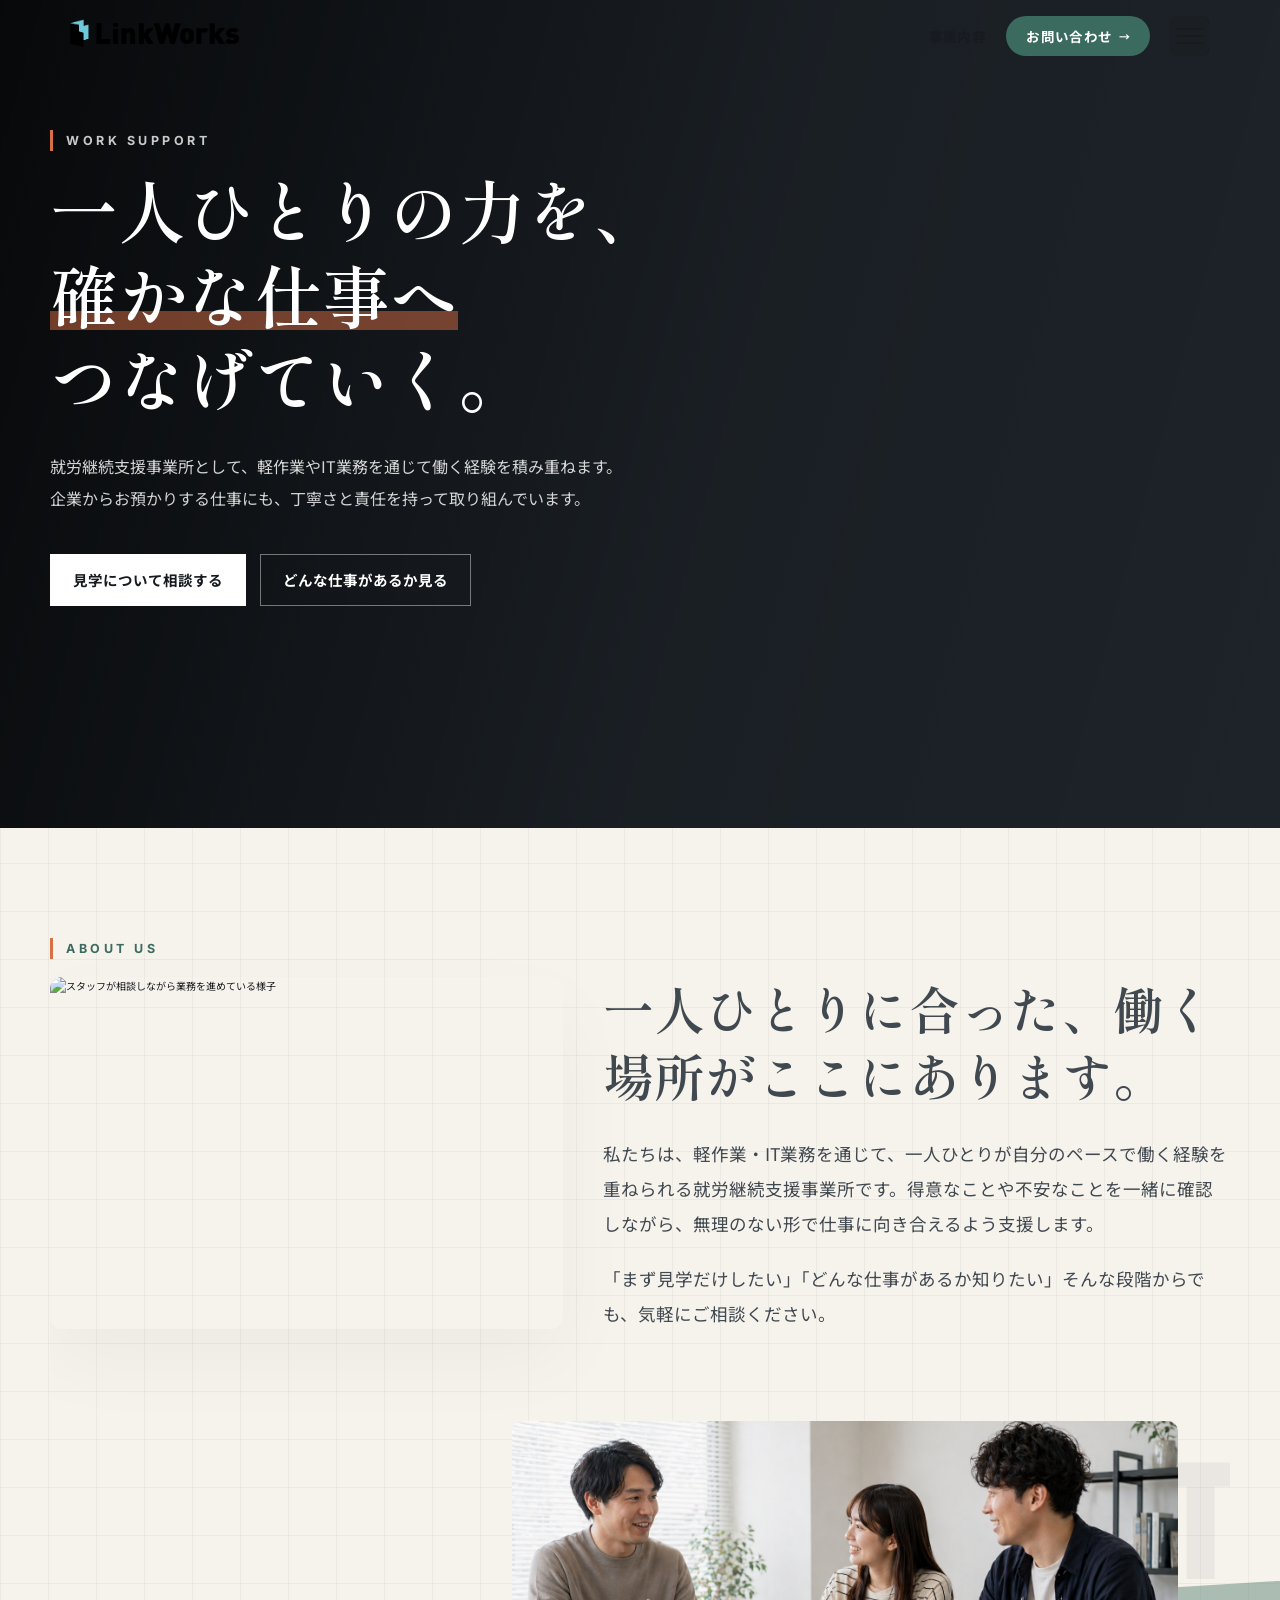
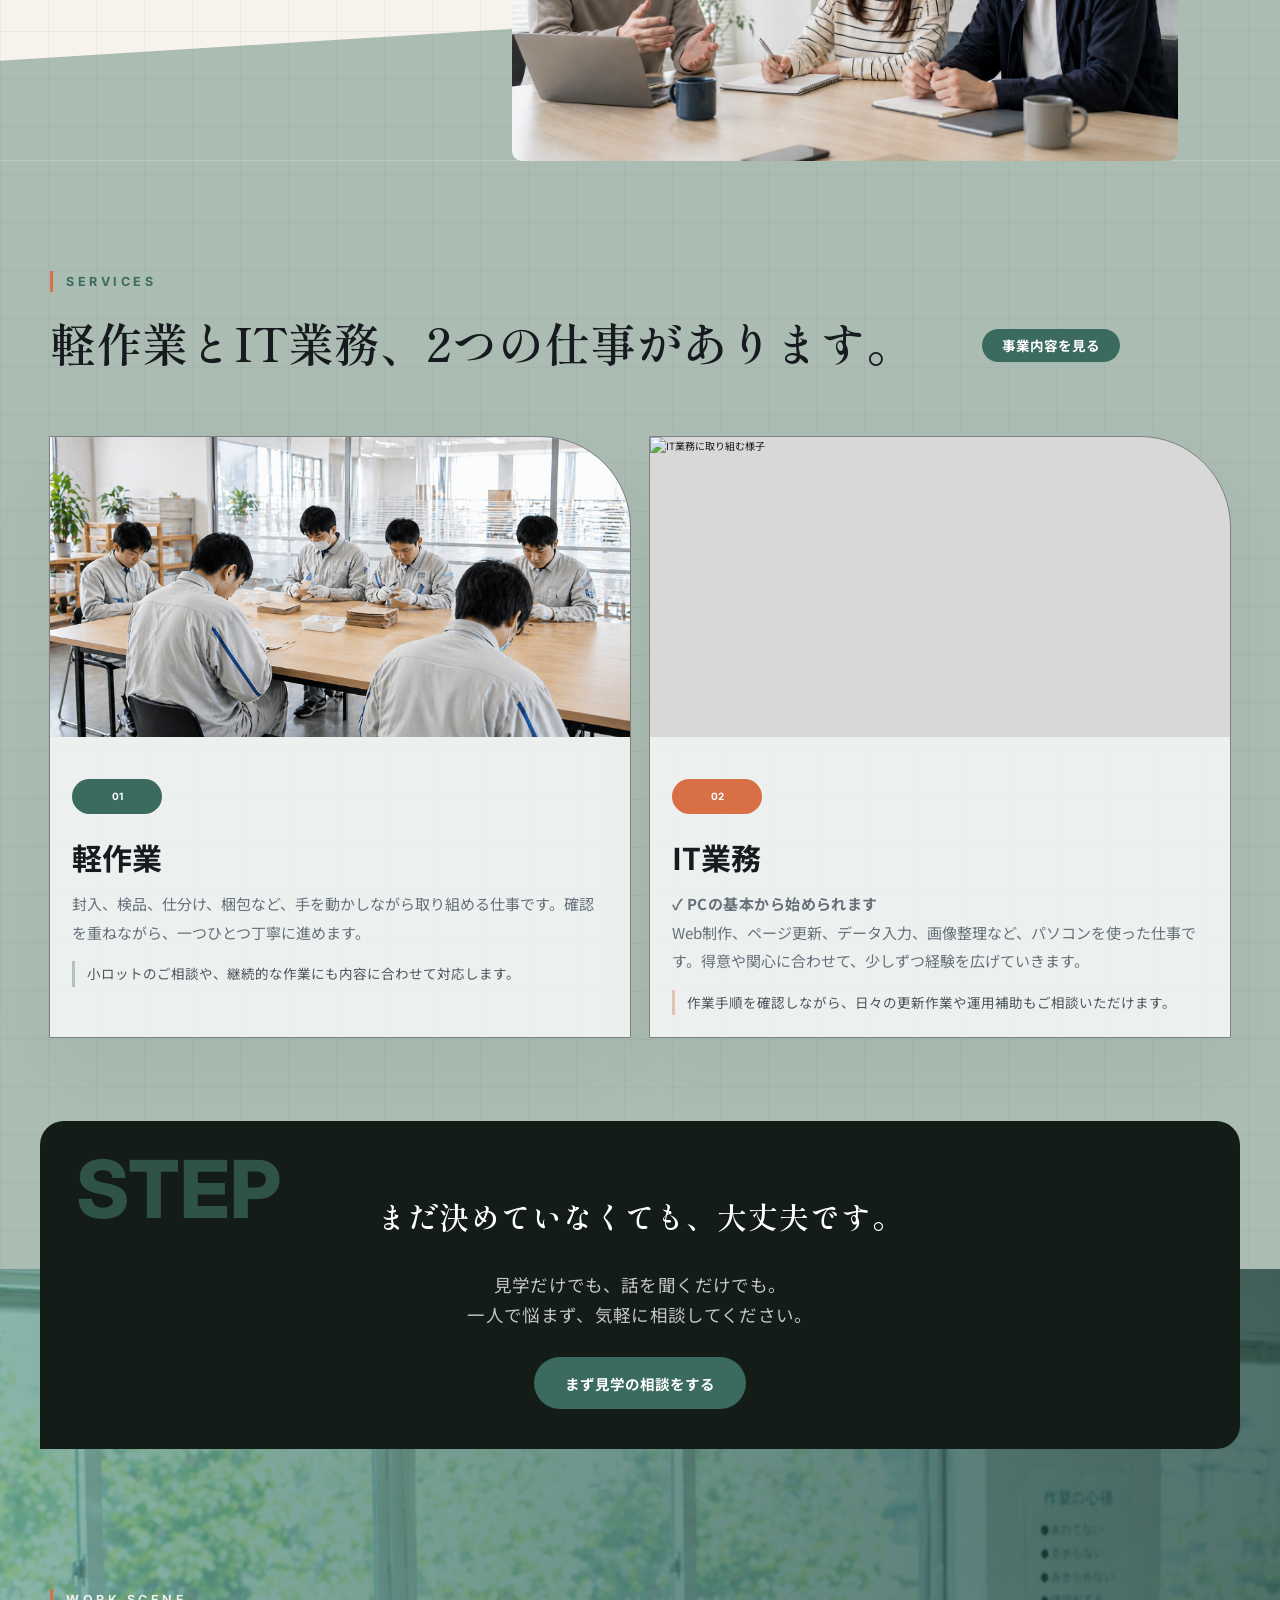
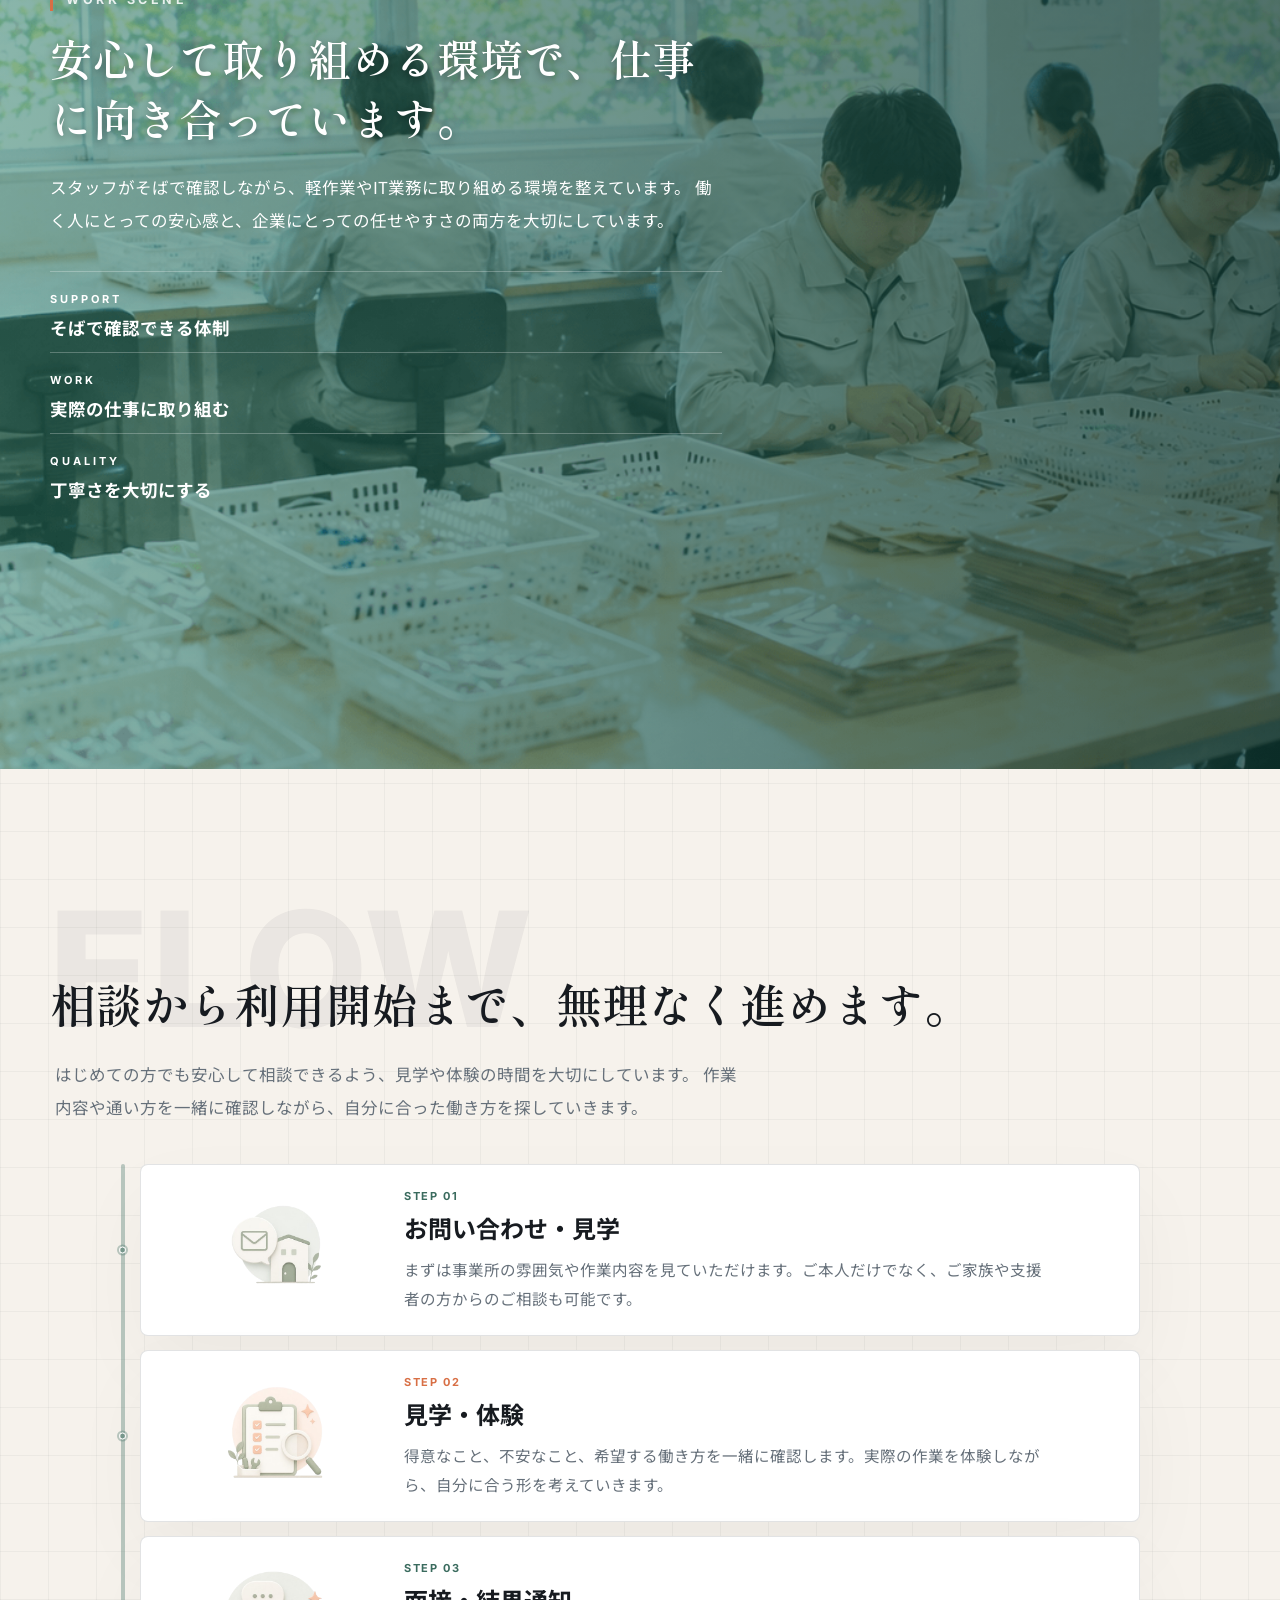
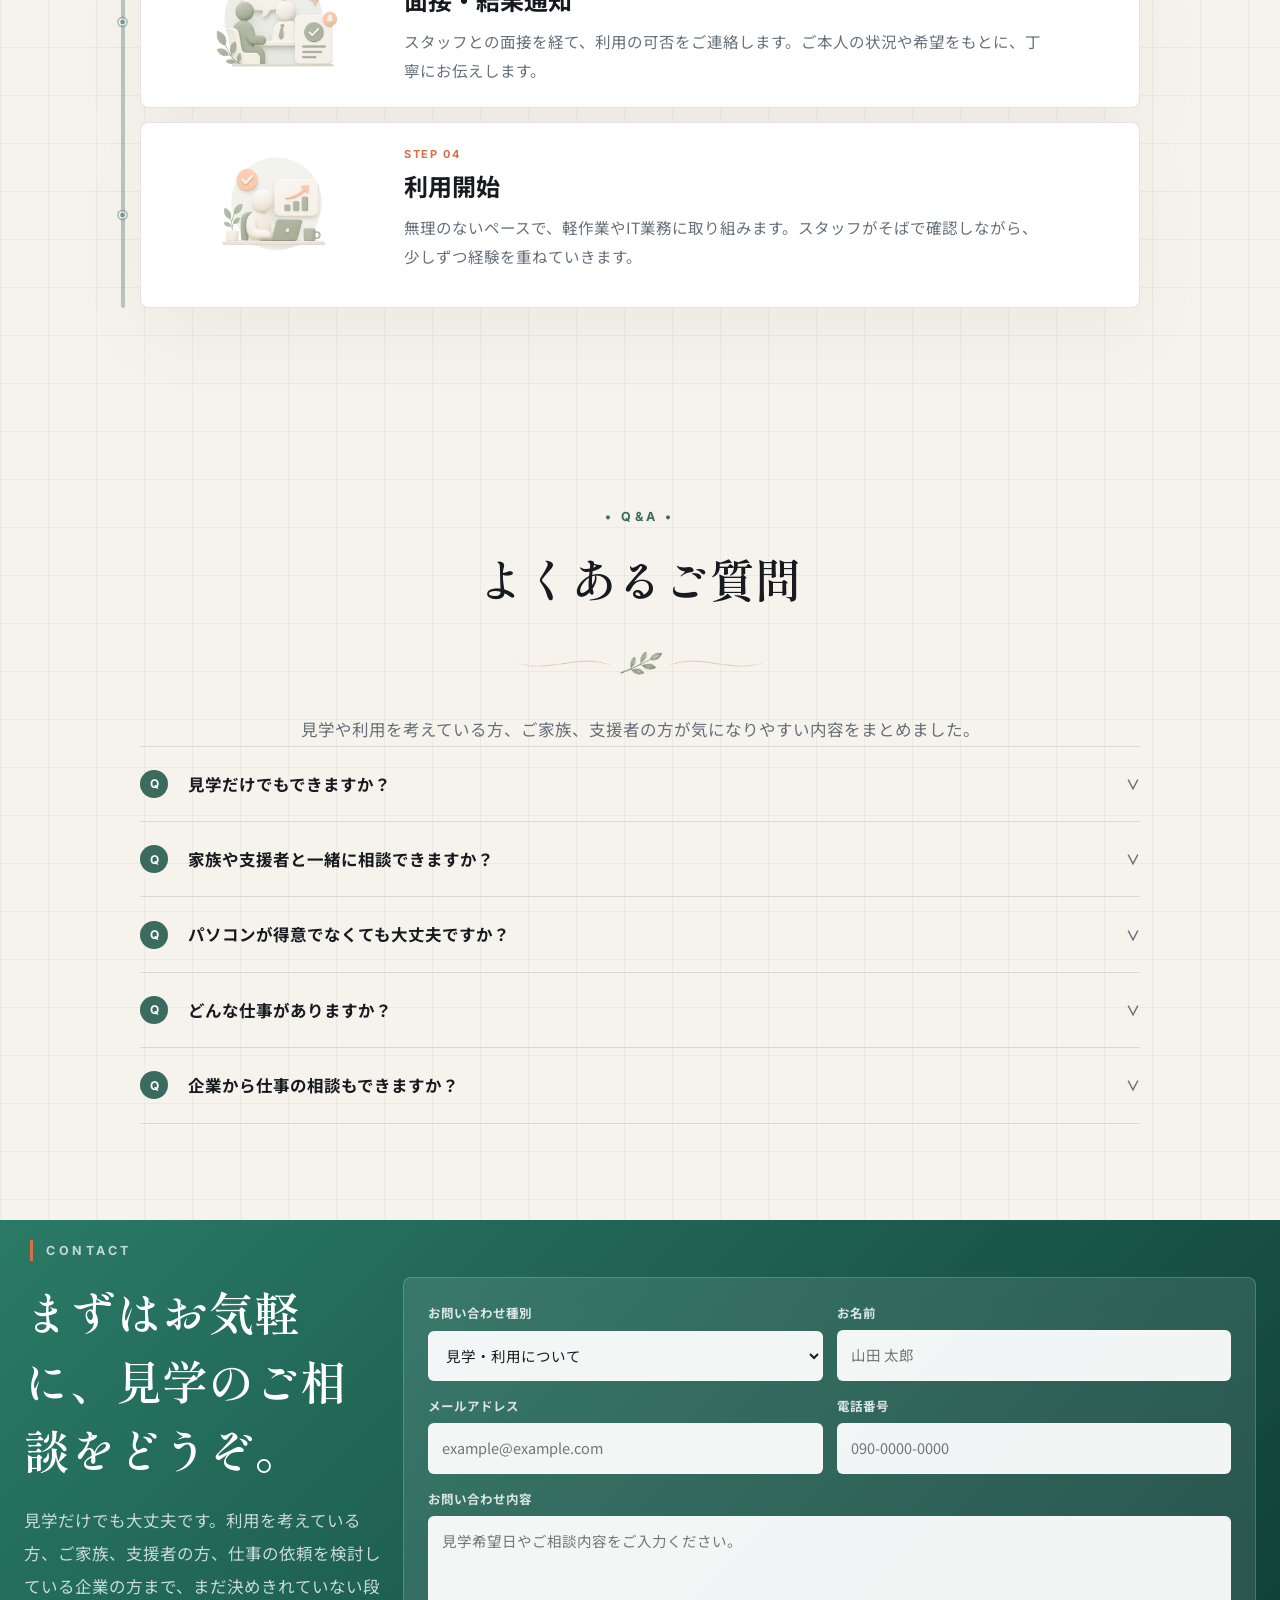
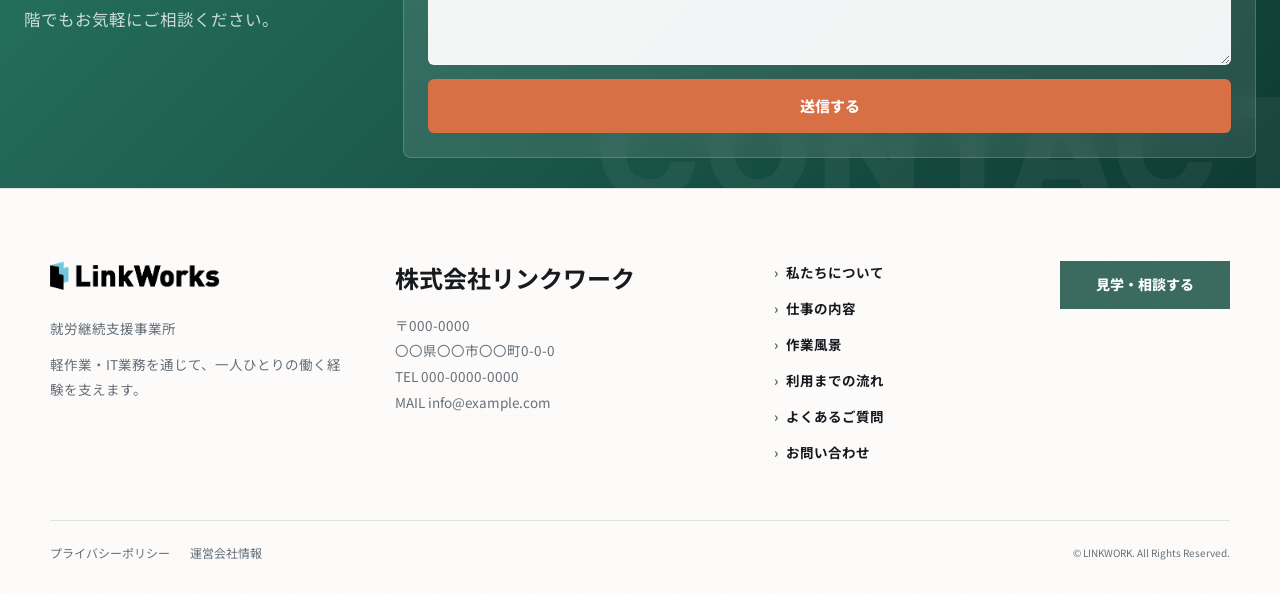
==== commit 4a63ccfc: "revert: AboutセクションをシンプルなI枚構成に戻す Co-Authored-By: Claude Sonnet 4.6 <noreply@anthropic.com>" ====
--- a/index.html
+++ b/index.html
@@ -101,27 +101,15 @@
         読む人の視線を自然に誘導できる。
       -->
       <section class="home_section home_about" id="about">
+        <p class="home_kicker">About us</p>
         <div class="home_about_grid">
-          <!-- 左カラム：テキスト（上）＋小さい画像（下） -->
-          <div class="home_about_left">
-            <div class="home_about_body">
-              <p class="home_kicker">About us</p>
-              <h2 class="home_main_msg js_soft_reveal">一人ひとりに合った、働く場所がここにあります。</h2>
-              <p class="js_soft_reveal">私たちは、軽作業・IT業務を通じて、一人ひとりが自分のペースで働く経験を重ねられる就労継続支援事業所です。得意なことや不安なことを一緒に確認しながら、無理のない形で仕事に向き合えるよう支援します。</p>
-              <p class="js_soft_reveal">「まず見学だけしたい」「どんな仕事があるか知りたい」そんな段階からでも、気軽にご相談ください。</p>
-            </div>
-            <div class="home_about_image home_about_image_sub js_soft_reveal">
-              <img src="img/同じ方向をむいて作業している（席がまばら）.png" alt="利用者が集中して作業している様子" />
-            </div>
-          </div>
-          <!-- 右カラム：縦長メイン画像（上）＋小さい画像（下） -->
-          <div class="home_about_right js_soft_reveal">
-            <div class="home_about_image home_about_image_main">
-              <img src="img/女性の就労支援員と就労者が相談している.png" alt="スタッフが相談しながら業務を進めている様子" />
-            </div>
-            <div class="home_about_image home_about_image_sub2 js_soft_reveal">
-              <img src="img/利用者の声２０代女性３(正方形).png" alt="利用者の方の様子" />
-            </div>
+          <div class="home_about_image js_soft_reveal">
+            <img src="img/女性の就労支援員と就労者が相談している.png" alt="スタッフが相談しながら業務を進めている様子" />
+          </div>
+          <div class="home_about_body js_soft_reveal">
+            <h2>一人ひとりに合った、働く場所がここにあります。</h2>
+            <p>私たちは、軽作業・IT業務を通じて、一人ひとりが自分のペースで働く経験を重ねられる就労継続支援事業所です。得意なことや不安なことを一緒に確認しながら、無理のない形で仕事に向き合えるよう支援します。</p>
+            <p>「まず見学だけしたい」「どんな仕事があるか知りたい」そんな段階からでも、気軽にご相談ください。</p>
           </div>
         </div>
       </section>
--- a/css/work.css
+++ b/css/work.css
@@ -443,8 +443,6 @@
 .home_about {
   position: relative;
   overflow: hidden;
-  padding-left: 7rem;
-  padding-right: 4rem;
 }
 
 /* 背景ウォーターマーク 共通スタイル */
@@ -469,25 +467,18 @@
   color: rgba(23, 27, 32, 0.05);
 }
 
-/* テキスト（左）＋縦長画像（右）の2列グリッド */
+/* 画像（左）とテキスト（右）を grid で横並び。0.9fr / 1.1fr で微妙に非対称にしている */
 .home_about_grid {
   display: grid;
-  grid-template-columns: 1.2fr 0.8fr; /* 左のテキストエリアをやや広めに */
-  gap: 6rem;
-  align-items: stretch;
+  grid-template-columns: minmax(0, 0.9fr) minmax(0, 1.1fr);
+  gap: 4rem;
+  align-items: center;
   padding-bottom: 14rem;
 }
 
-/* 左カラム：テキスト（上）と小さい画像（下）を縦に並べる */
-.home_about_left {
-  display: flex;
-  flex-direction: column;
-  gap: 3rem;
-}
-
-/* 画像共通ベース */
 .home_about_image {
   position: relative;
+  aspect-ratio: 16 / 11; /* 画像の縦横比を固定 */
   overflow: hidden;
   border-radius: 1.2rem;
   box-shadow: 0 32px 80px rgba(0, 0, 0, 0.04);
@@ -500,40 +491,8 @@
   object-fit: cover;
 }
 
-/* 右カラム：縦長（上）＋小さい正方形（下）を縦に並べる */
-.home_about_right {
-  display: flex;
-  flex-direction: column;
-  gap: 1.2rem;
-}
-
-/* 右の縦長メイン画像：少し短めに抑える */
-.home_about_image_main {
-  aspect-ratio: 3 / 4;
-  height: 50rem;
-}
-
-.home_about_image_main img {
-  position: absolute;
-  inset: 0;
-}
-
-/* 右下の小さい正方形画像：右寄せ */
-.home_about_image_sub2 {
-  margin-top: 8rem;
-  aspect-ratio: 1 / 1;
-  width: 58%;
-  align-self: flex-end;
-}
-
-/* 左下の正方形画像 */
-.home_about_image_sub {
-  aspect-ratio: 1 / 1;
-  width: 62%;
-  align-self: flex-start;
-}
-
 .home_about_body {
+  display: grid;
   gap: 2rem;
   color: #414950;
   font-size: 1.75rem;
@@ -545,11 +504,10 @@
 }
 
 .home_about_body h2 {
-  width: 55rem;
-  margin-bottom: 2.8rem;
-  font-size: 4.6rem;
+  margin-bottom: 0.8rem;
+  text-wrap: balance; /* 見出しの行末が揃ってバランスよく折り返される */
+  font-size: 5.1rem;
   line-height: 1.3;
-  text-wrap: balance;
 }
 
 .home_section_head h2 {
@@ -616,7 +574,7 @@
   position: relative;
   z-index: 0;
   height: 114rem;
-  padding-bottom: calc(var(--bridge-overlap) + 8rem); /* service_bridge の margin-top: -18rem 分＋余白 */
+  padding-bottom: var(--bridge-overlap); /* service_bridge の margin-top: -20rem 分を確保 */
 }
 
 .home_services {
@@ -626,7 +584,7 @@
 .home_service_columns {
   display: grid;
   grid-template-columns: repeat(2, minmax(0, 1fr));
-  gap: 8rem;
+  gap: 2rem;
   margin-bottom: 7.2rem;
 }
 
@@ -1512,6 +1470,7 @@
     transform: scale(1.11); /* 動画のサイズが会わないので強制的に広げる */
     z-index: 0;
     transition: opacity 1s ease;
+    border: 0.5rem solid rgb(0, 102, 255);
   }
 
   /* スマホは縦長のため動画の右側が切れる → 右寄りに表示 */
@@ -1540,6 +1499,7 @@
     padding: 5rem 0 12rem;
 
     align-content: end; /* テキストを下寄せにしてパネルと重ならないようにする */
+    border: 0.5rem solid red;
   }
 
   /* リード文・ボタンも同じフェードインで遅れて表示 */
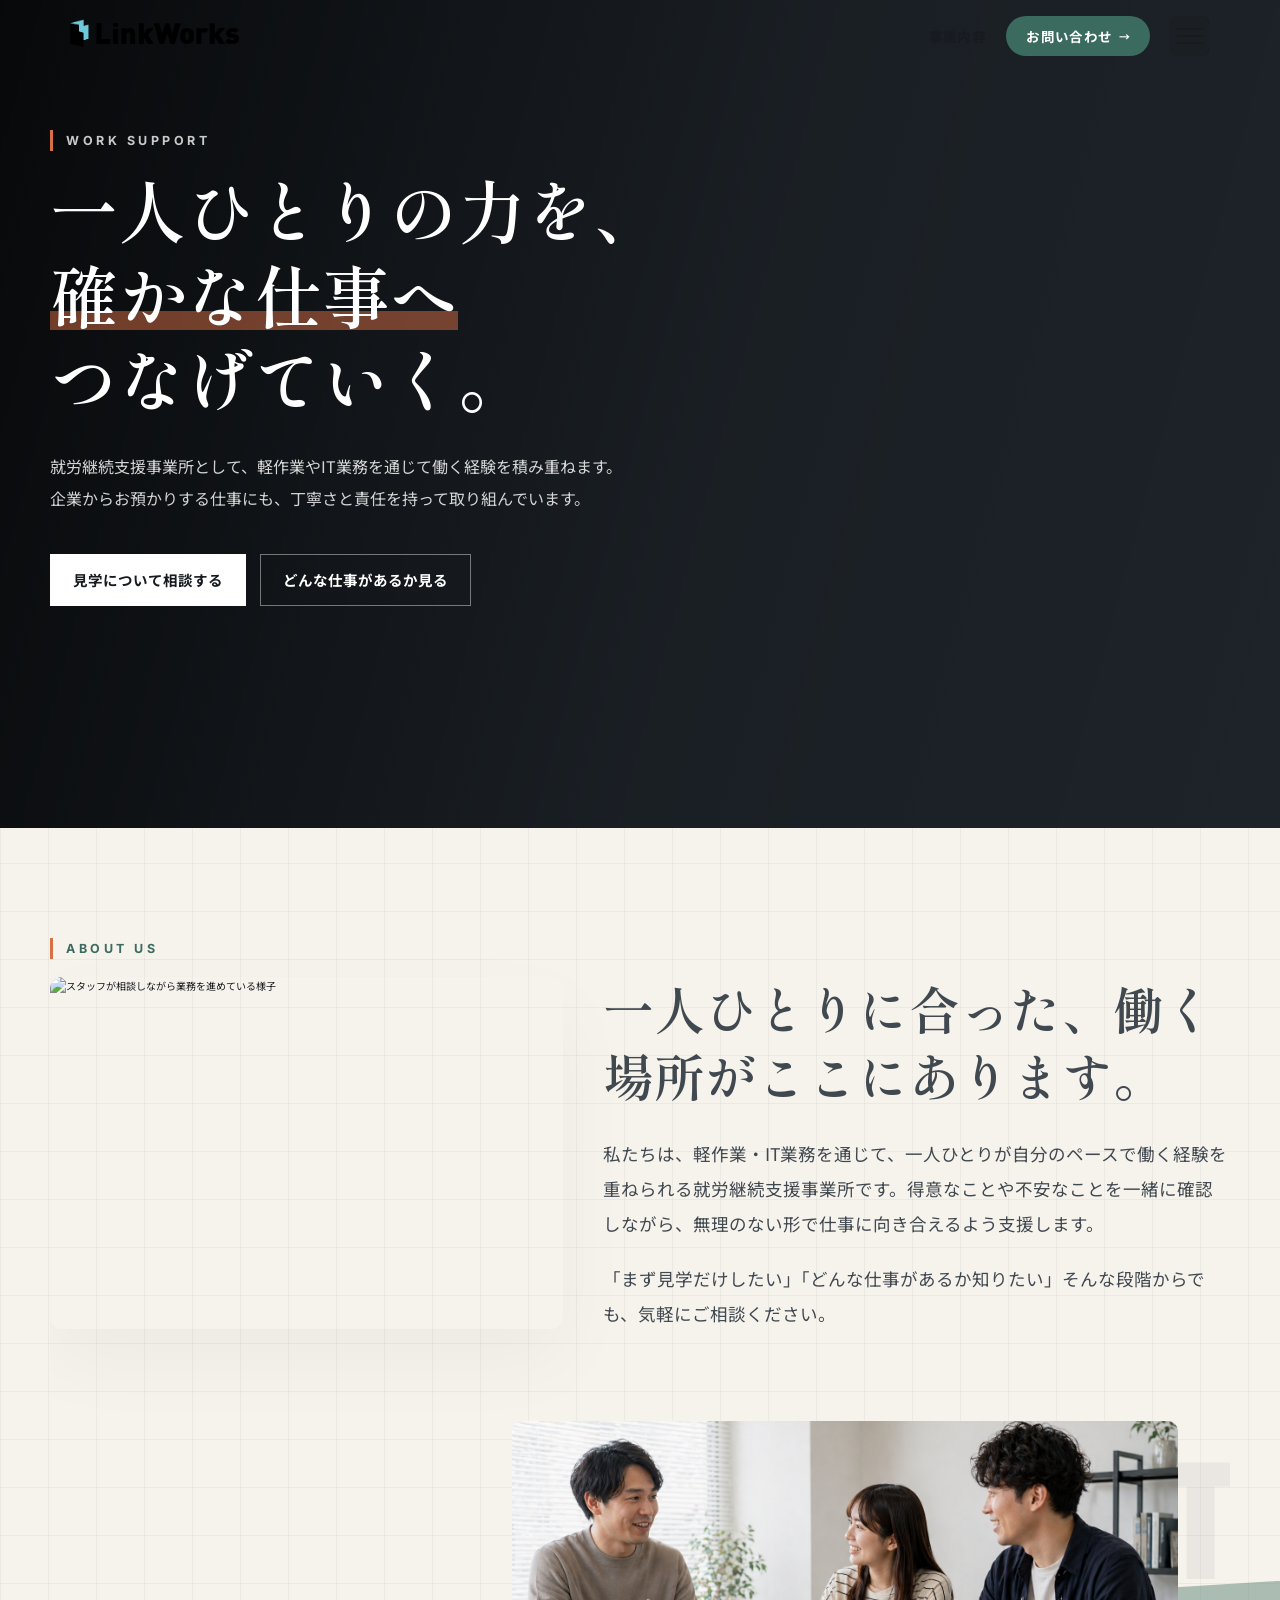
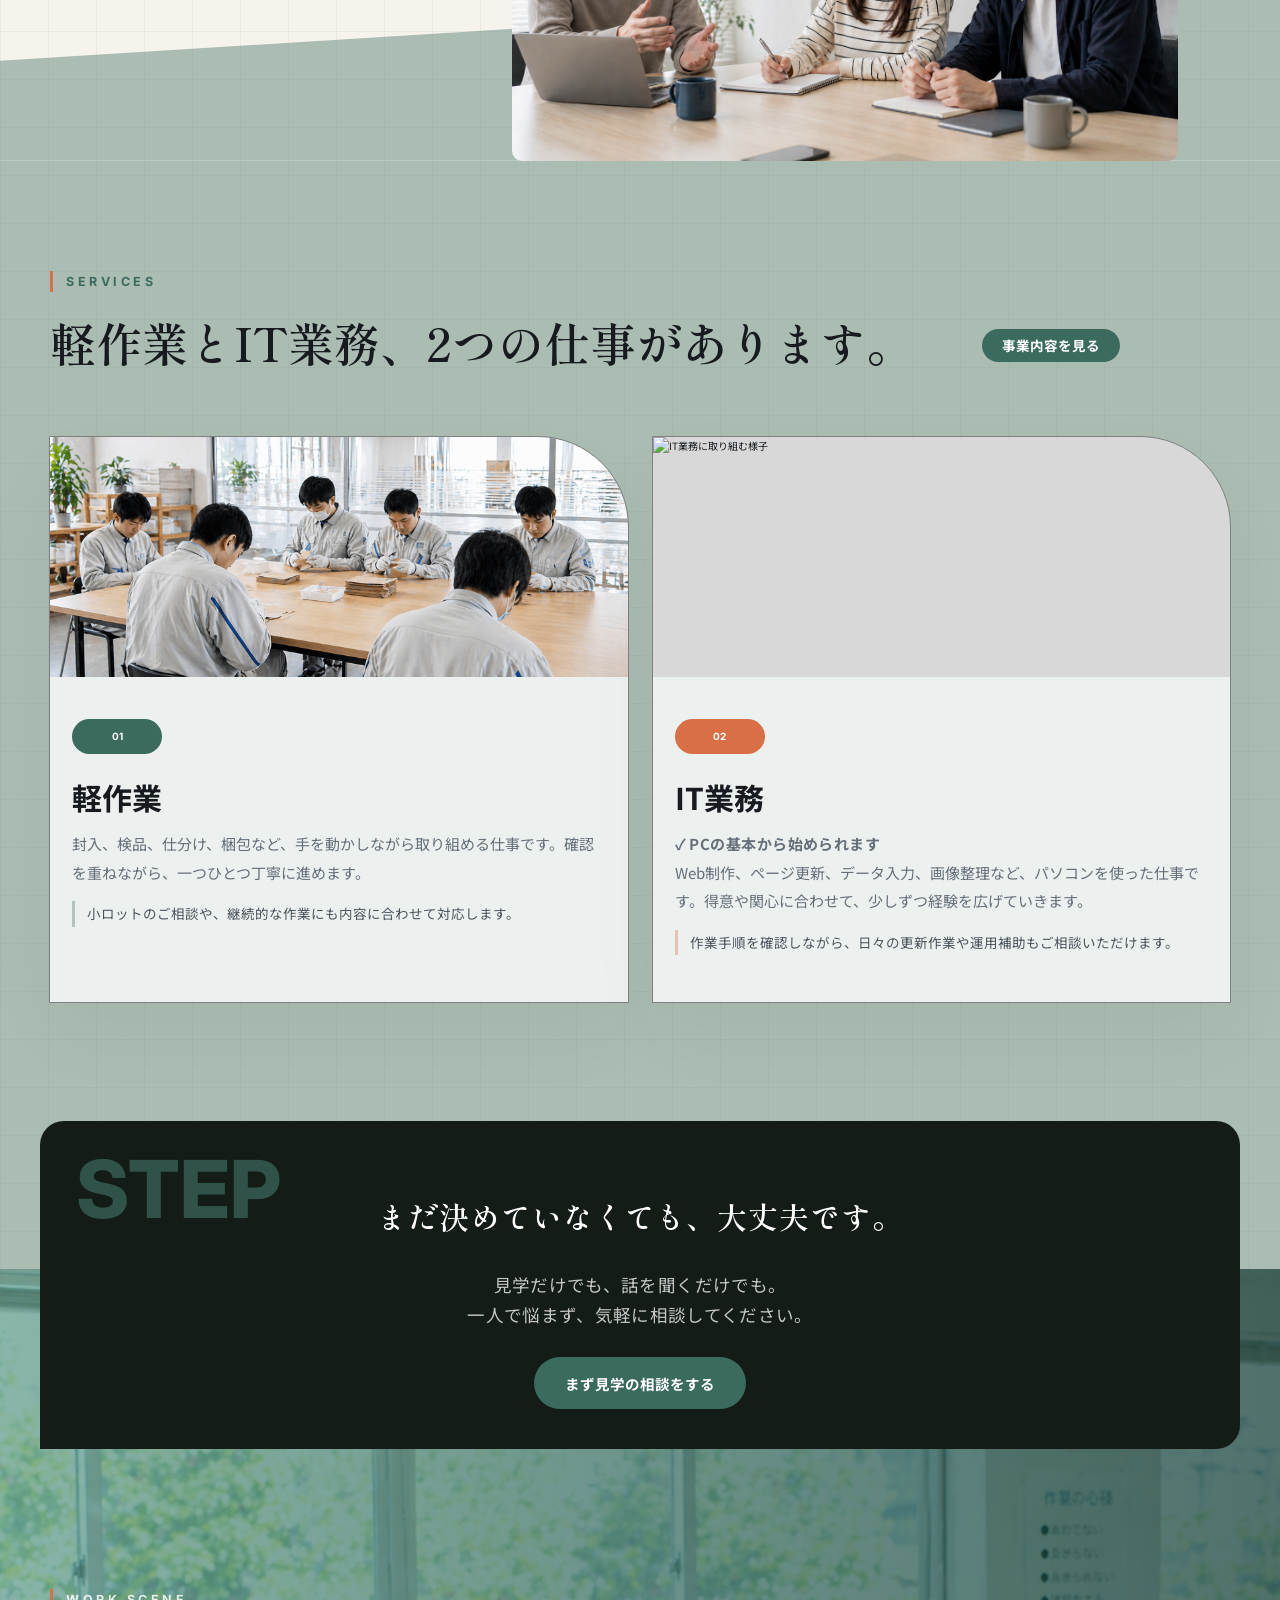
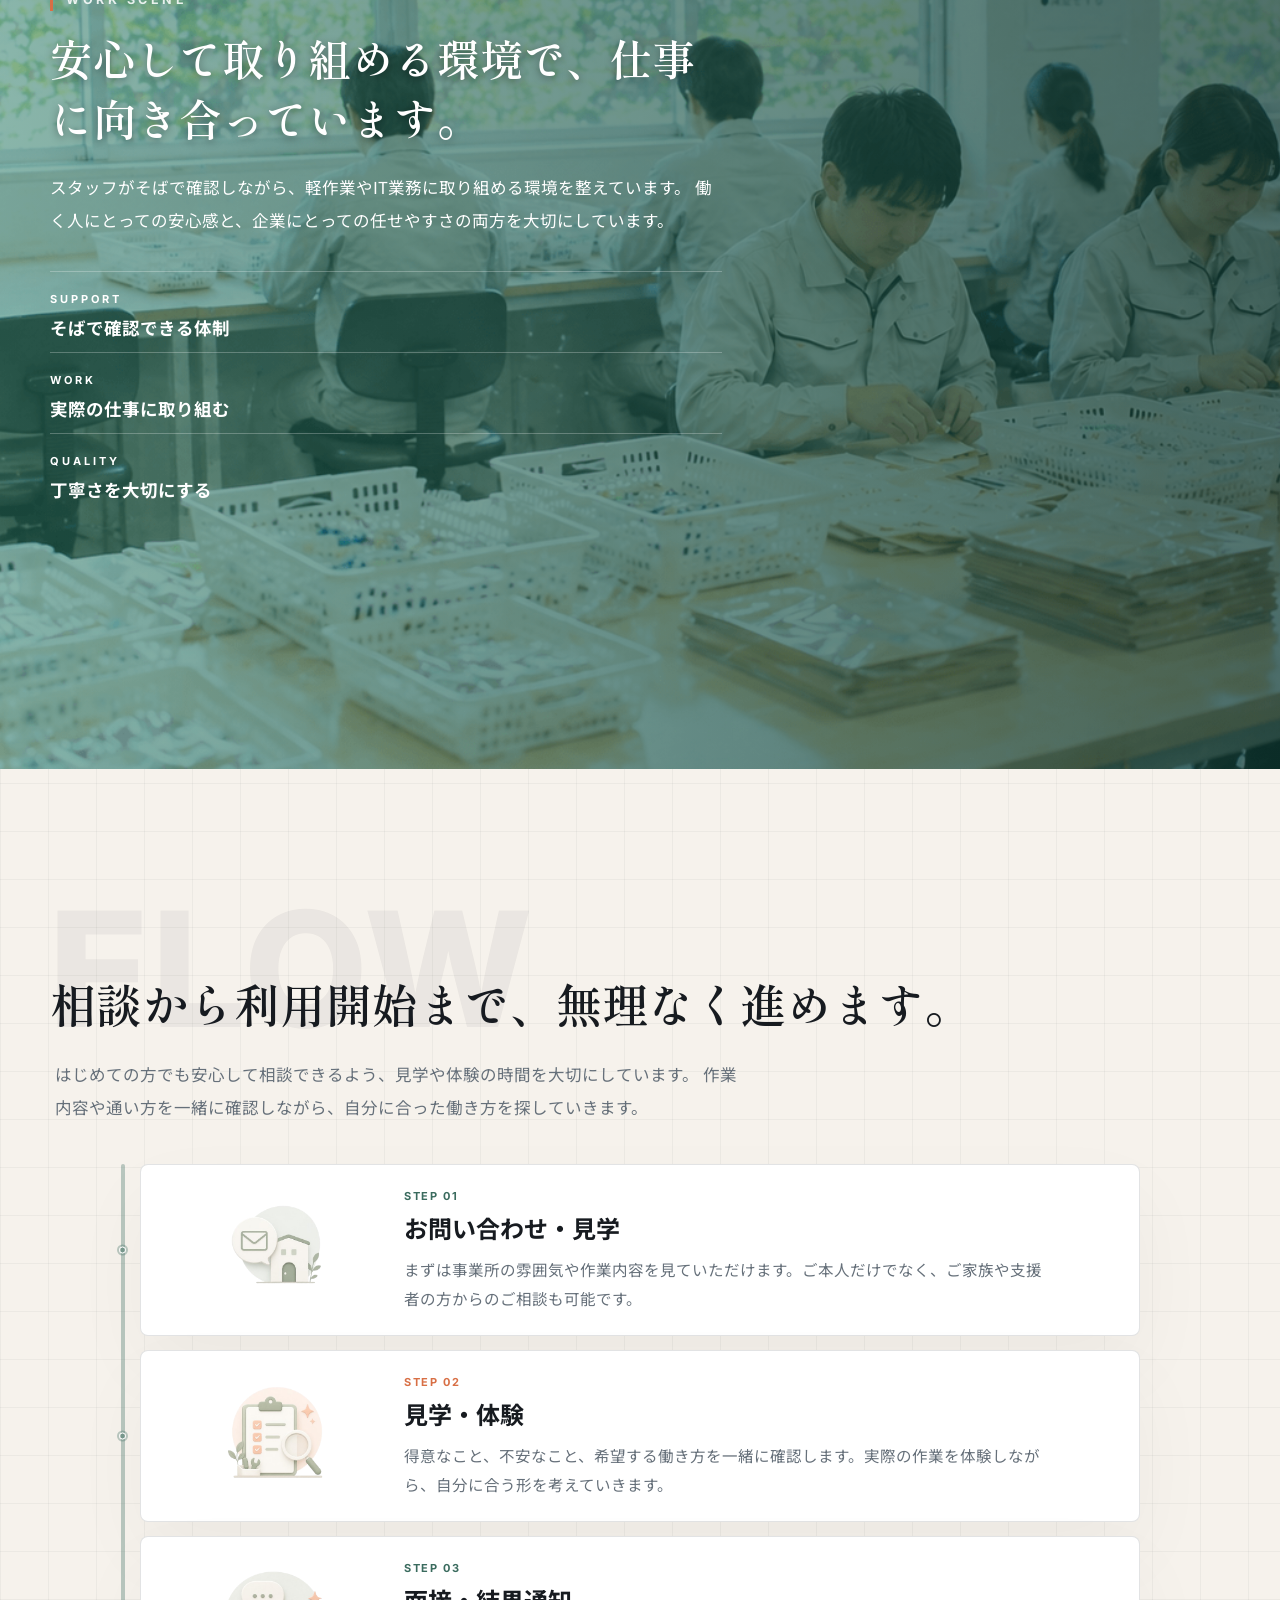
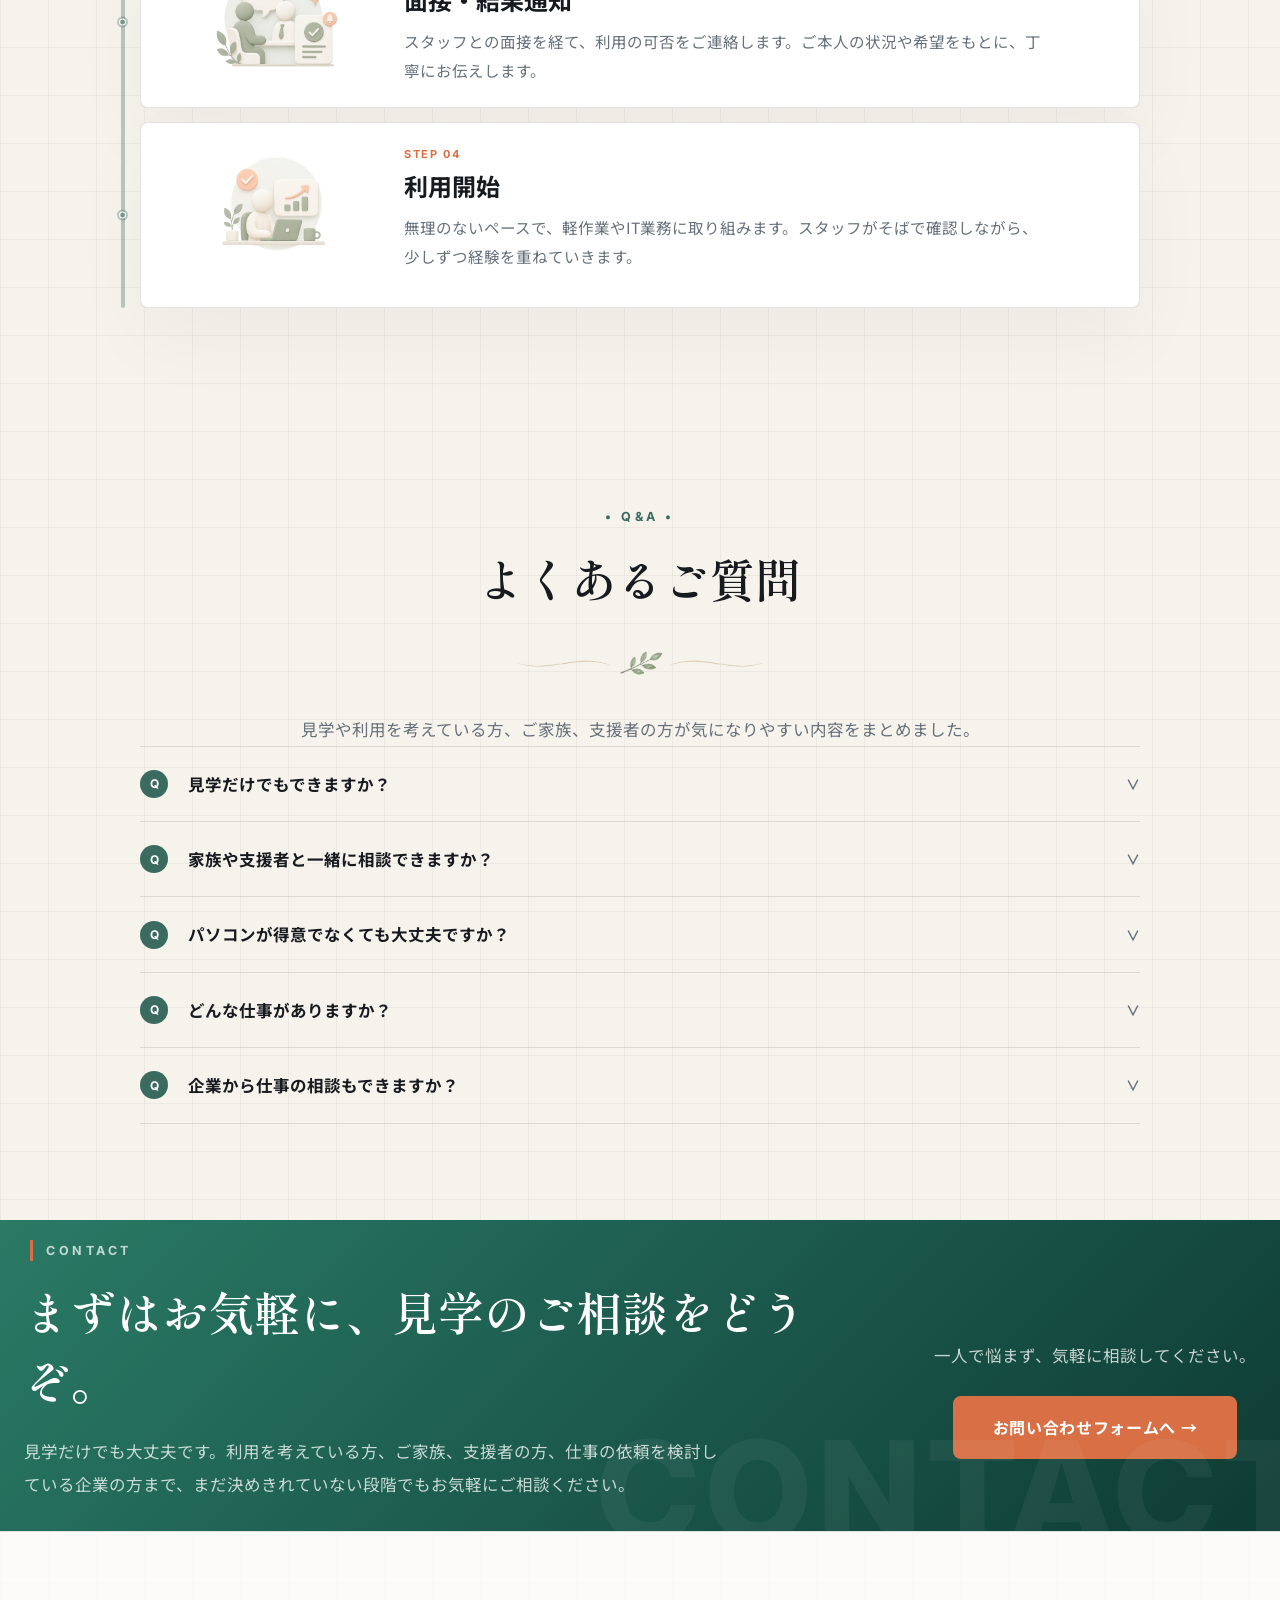
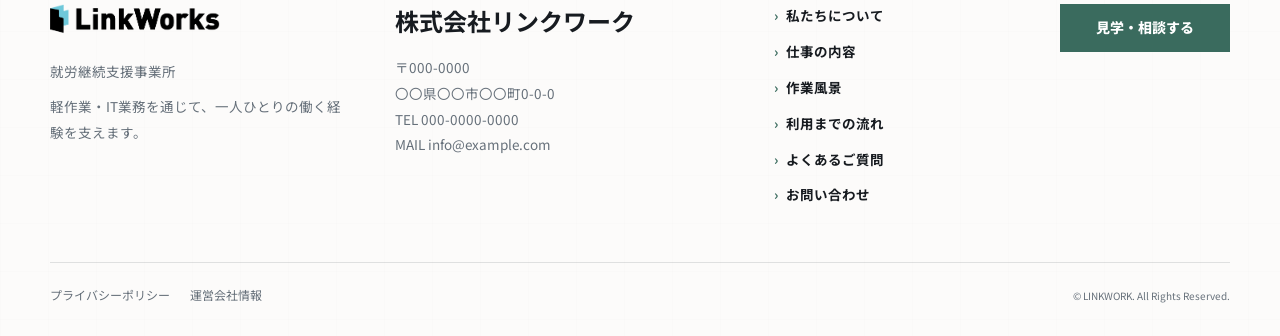
==== commit 5c2f5540: "update" ====
--- a/index.html
+++ b/index.html
@@ -43,7 +43,7 @@
         </a>
         <div class="header_actions">
           <a href="business.html" class="nav_link nav_menu">事業内容</a>
-          <a href="#contact" class="nav_link nav_cta">お問い合わせ</a>
+          <a href="contact.html" class="nav_link nav_cta">お問い合わせ</a>
           <!-- ハンバーガーボタン（三本線メニュー） まだ未実装-->
           <button class="hamburger" aria-label="メニューを開く">
             <span></span>
@@ -85,7 +85,7 @@
           </h1>
           <p class="home_hero_text">就労継続支援事業所として、軽作業やIT業務を通じて働く経験を積み重ねます。<br />企業からお預かりする仕事にも、丁寧さと責任を持って取り組んでいます。</p>
           <div class="home_hero_actions">
-            <a href="#contact" class="home_button home_button_primary">見学について相談する</a>
+            <a href="contact.html" class="home_button home_button_primary">見学について相談する</a>
             <a href="#service" class="home_button home_button_ghost">どんな仕事があるか見る</a>
           </div>
         </div>
@@ -168,7 +168,7 @@
           見学だけでも、話を聞くだけでも。<br />
           一人で悩まず、気軽に相談してください。
         </p>
-        <a href="#contact" class="home_button home_button_primary js_soft_reveal">まず見学の相談をする</a>
+        <a href="contact.html" class="home_button home_button_primary js_soft_reveal">まず見学の相談をする</a>
       </div>
 
       <!-- ========== Work Scene セクション（背景動画エリア） ========== -->
@@ -295,50 +295,19 @@
         </div>
       </section>
 
-      <!-- ========== お問い合わせフォーム ========== -->
-      <!--
-        緑のグラデーション背景の上に、すりガラス風（glassmorphism）のフォームを配置。
-        backdrop-filter: blur() で後ろをぼかして半透明感を出している。
-        現状は action="#" なので送信しても画面が変わるだけ（実際には送信されない）。
-        本番では action にメール送信スクリプトのURLを入れる必要がある。
-        home_contact_form_wide クラスは「テキストエリアだけ2列またがせる」ための CSS クラス。
-      -->
+      <!-- ========== お問い合わせ CTA ========== -->
       <section class="home_contact" id="contact">
         <div class="home_contact_inner">
           <p class="home_kicker">Contact</p>
-          <!-- ここ【flex】でメッセージとフォームを横並びにしている。スマホでは縦並びになる。 -->
           <div class="home_contact_content js_soft_reveal">
             <div class="content_left_msg">
               <h2>まずはお気軽に、見学のご相談をどうぞ。</h2>
               <p class="home_msg">見学だけでも大丈夫です。利用を考えている方、ご家族、支援者の方、仕事の依頼を検討している企業の方まで、まだ決めきれていない段階でもお気軽にご相談ください。</p>
             </div>
-            <form class="home_contact_form" action="#" method="post">
-              <label>
-                <span>お問い合わせ種別</span>
-                <select name="type">
-                  <option>見学・利用について</option>
-                  <option>仕事の依頼について</option>
-                  <option>その他</option>
-                </select>
-              </label>
-              <label>
-                <span>お名前</span>
-                <input type="text" name="name" placeholder="山田 太郎" />
-              </label>
-              <label>
-                <span>メールアドレス</span>
-                <input type="email" name="email" placeholder="example@example.com" />
-              </label>
-              <label>
-                <span>電話番号</span>
-                <input type="tel" name="tel" placeholder="090-0000-0000" />
-              </label>
-              <label class="home_contact_form_wide">
-                <span>お問い合わせ内容</span>
-                <textarea name="message" rows="5" placeholder="見学希望日やご相談内容をご入力ください。"></textarea>
-              </label>
-              <button type="submit">送信する</button>
-            </form>
+            <div class="home_contact_cta">
+              <p>一人で悩まず、気軽に相談してください。</p>
+              <a href="contact.html" class="home_contact_btn">お問い合わせフォームへ →</a>
+            </div>
           </div>
         </div>
       </section>
@@ -374,10 +343,10 @@
           <a href="#works">作業風景</a>
           <a href="#flow">利用までの流れ</a>
           <a href="#faq">よくあるご質問</a>
-          <a href="#contact">お問い合わせ</a>
+          <a href="contact.html">お問い合わせ</a>
         </nav>
         <div class="home_footer_action">
-          <a href="#contact">見学・相談する</a>
+          <a href="contact.html">見学・相談する</a>
         </div>
       </div>
       <div class="home_footer_bottom">
--- a/css/style.css
+++ b/css/style.css
@@ -5,6 +5,10 @@
 /* ベースフォントサイズ（1280px で 1rem = 10px） */
 html {
   font-size: calc(10 / 1280 * 100vw);
+}
+
+.br_pc {
+  display: block;
 }
 
 /* スマホ（375px で 1rem = 10px） */
--- a/css/work.css
+++ b/css/work.css
@@ -584,14 +584,14 @@
 .home_service_columns {
   display: grid;
   grid-template-columns: repeat(2, minmax(0, 1fr));
-  gap: 2rem;
+  gap: 2.5rem;
   margin-bottom: 7.2rem;
 }
 
 /* grid-template-rows で「画像エリア固定 + テキストは残り全部」の構成 */
 .home_service_feature {
   display: grid;
-  grid-template-rows: 30rem 1fr;
+  grid-template-rows: 24rem 1fr;
   border-radius: 0 90px 0 0; /* 右上だけ丸くしてデザインのアクセントに */
   background: rgba(255, 255, 255, 0.78);
   overflow: hidden;
@@ -600,6 +600,7 @@
     transform 0.3s ease,
     box-shadow 0.3s ease;
   outline: 0.1px solid grey; /* box-shadow だけだと隙間が出るので細い枠で補完 */
+  padding-bottom: 2.5rem;
 }
 
 .home_service_feature:hover {
@@ -1198,94 +1199,45 @@
   line-height: 3;
 }
 
-/* backdrop-filter: blur で背景をぼかしてすりガラス風（glassmorphism） */
-.home_contact_form {
-  width: 70%;
-  display: grid;
-  grid-template-columns: repeat(2, minmax(0, 1fr));
-  gap: 1.4rem;
-  border: 1px solid rgba(255, 255, 255, 0.18);
-  border-radius: 8px;
-  background: rgba(255, 255, 255, 0.1);
-  padding: 2.4rem;
-  backdrop-filter: blur(14px);
-}
-
-.home_contact_form label {
-  display: grid;
-  gap: 0.7rem;
-}
-
 .home_contact_content {
   padding: 0 2.4rem;
   display: flex;
-  align-items: flex-start;
+  align-items: center;
   justify-content: space-between;
-  gap: 1.4rem;
+  gap: 4rem;
 }
 
 .content_left_msg {
-  width: 30%;
-}
-
-.home_contact_form span {
-  color: rgba(255, 255, 255, 0.82);
-  font-size: 1.25rem;
-  font-weight: 700;
-}
-
-.home_contact_form input,
-.home_contact_form select,
-.home_contact_form textarea {
-  width: 100%;
-  border: 1px solid rgba(255, 255, 255, 0.24);
-  border-radius: 6px;
-  background: rgba(255, 255, 255, 0.94); /* 入力欄だけ白に近い背景 */
-  padding: 1.2rem 1.3rem;
-  color: var(--ink);
-  font: inherit; /* フォントをページ全体と統一 */
-  font-size: 1.45rem;
-  outline: none;
-}
-
-.home_contact_form textarea {
-  resize: vertical; /* 横には広げられないよう縦方向のみ許可 */
-  min-height: 13rem;
-}
-
-/* フォーカス時に白い枠と光彩を付けてどこを入力中かわかりやすくする */
-.home_contact_form input:focus,
-.home_contact_form select:focus,
-.home_contact_form textarea:focus {
-  border-color: rgba(255, 255, 255, 0.88);
-  box-shadow: 0 0 0 3px rgba(255, 255, 255, 0.18);
-}
-
-/* テキストエリアだけ2列にまたがらせる */
-.home_contact_form_wide {
-  grid-column: 1 / -1;
-}
-
-/* 送信ボタン。オレンジで目立たせる */
-.home_contact_form button {
-  grid-column: 1 / -1;
-  min-height: 5.4rem;
-  border: 0;
-  border-radius: 6px;
+  flex: 1;
+}
+
+/* フォームの代わりに右側に配置するCTAエリア */
+.home_contact_cta {
+  display: flex;
+  flex-direction: column;
+  align-items: center;
+  gap: 2.4rem;
+  text-align: center;
+}
+
+.home_contact_btn {
+  display: inline-block;
+  padding: 1.8rem 4rem;
   background: var(--copper);
   color: #fff;
-  font: inherit;
-  font-size: 1.5rem;
-  font-weight: 800;
-  cursor: pointer;
+  font-size: 1.6rem;
+  font-weight: 700;
+  border-radius: 8px;
+  letter-spacing: 0.04em;
   transition:
-    transform 0.3s ease,
-    opacity 0.3s ease;
-}
-
-.home_contact_form button:hover {
+    background 0.3s ease,
+    transform 0.2s ease;
+  white-space: nowrap;
+}
+
+.home_contact_btn:hover {
+  background: color-mix(in srgb, var(--copper), black 12%);
   transform: translateY(-2px);
-  opacity: 0.92;
 }
 
 /* ┌─────────────────────────────────────────┐
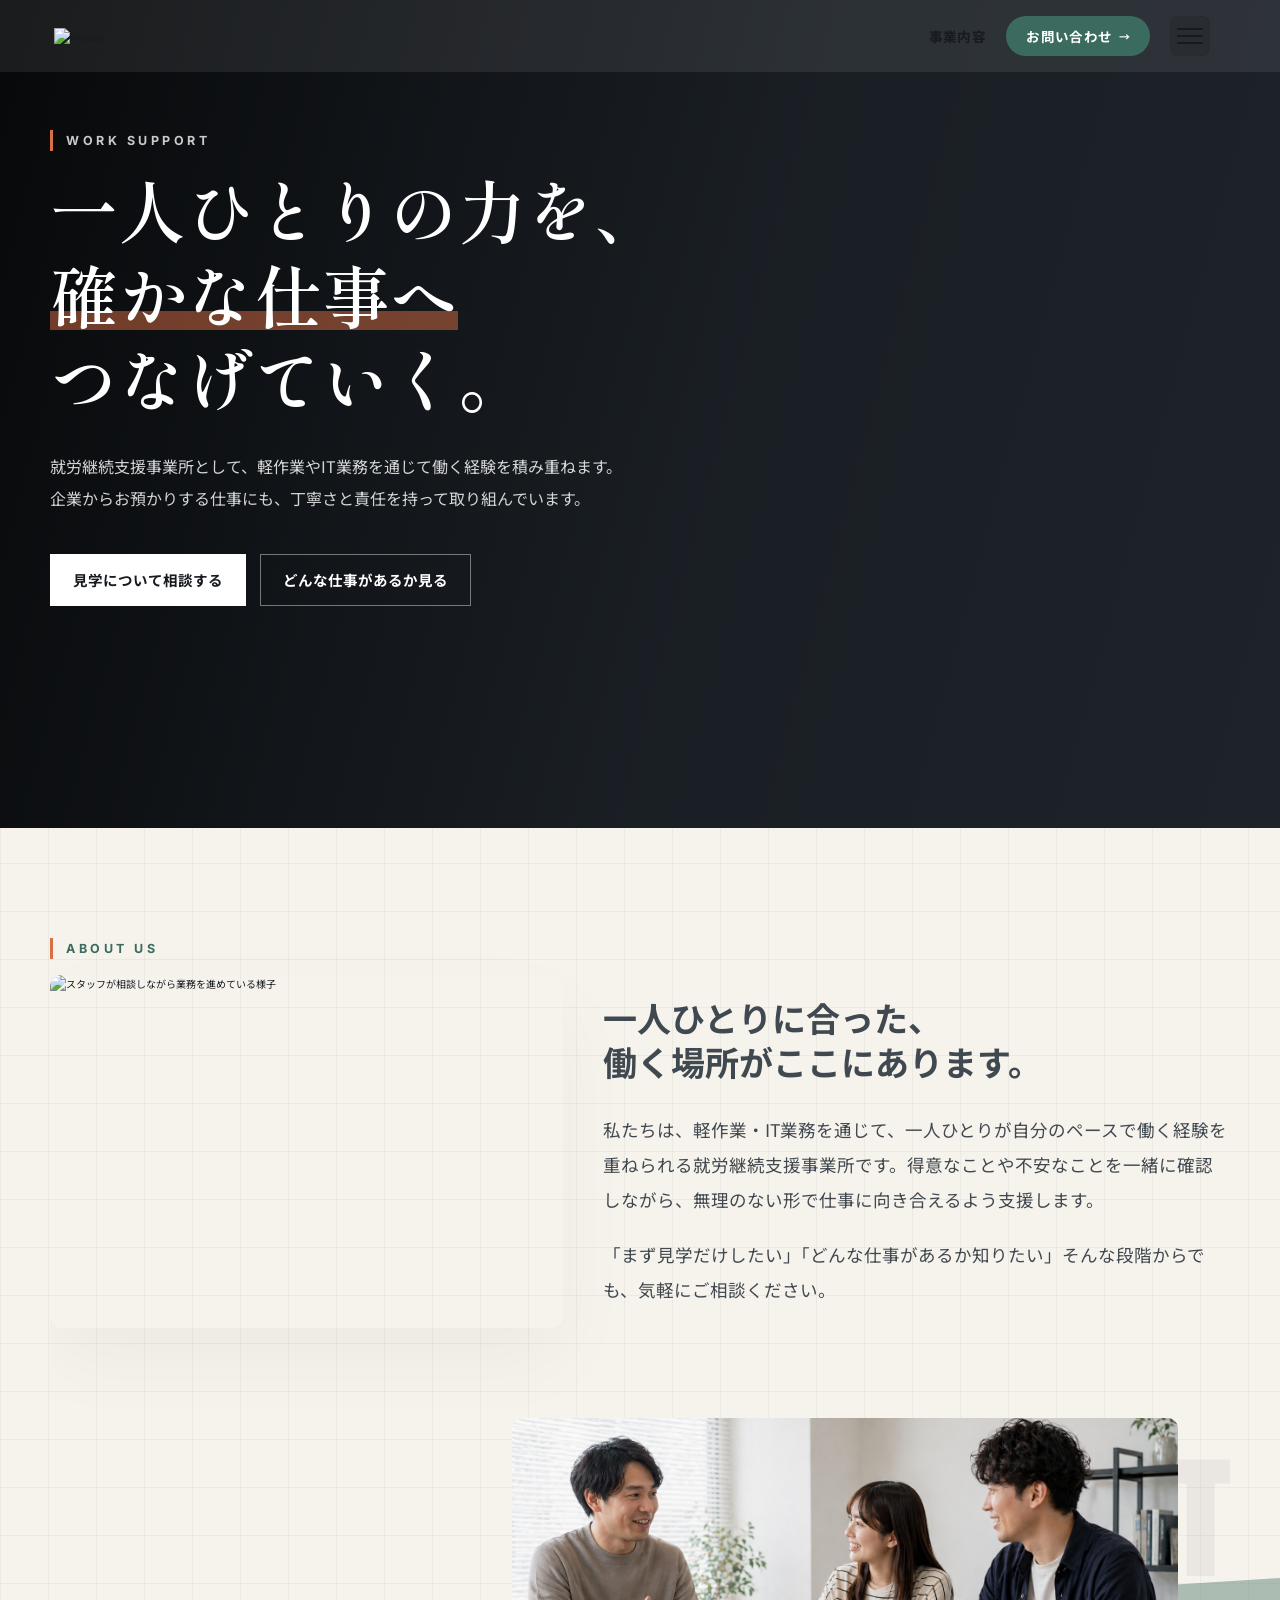
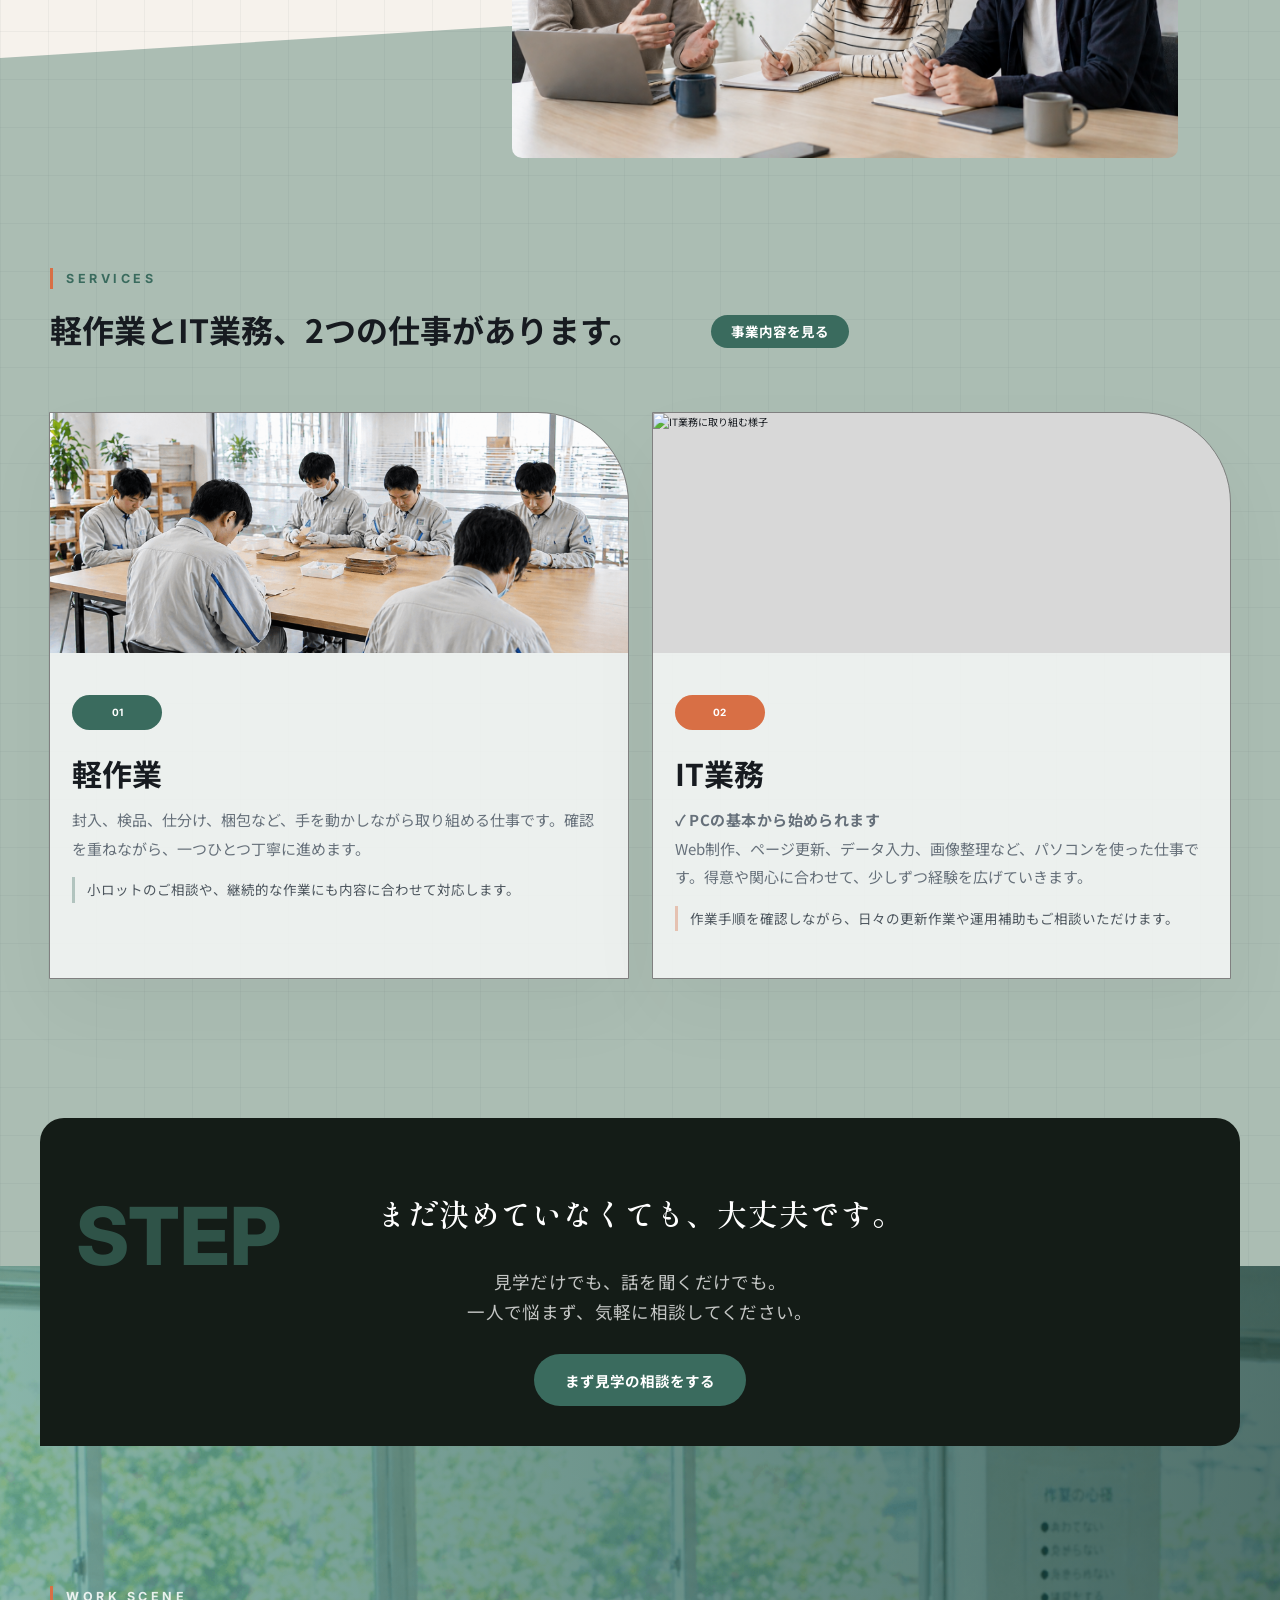
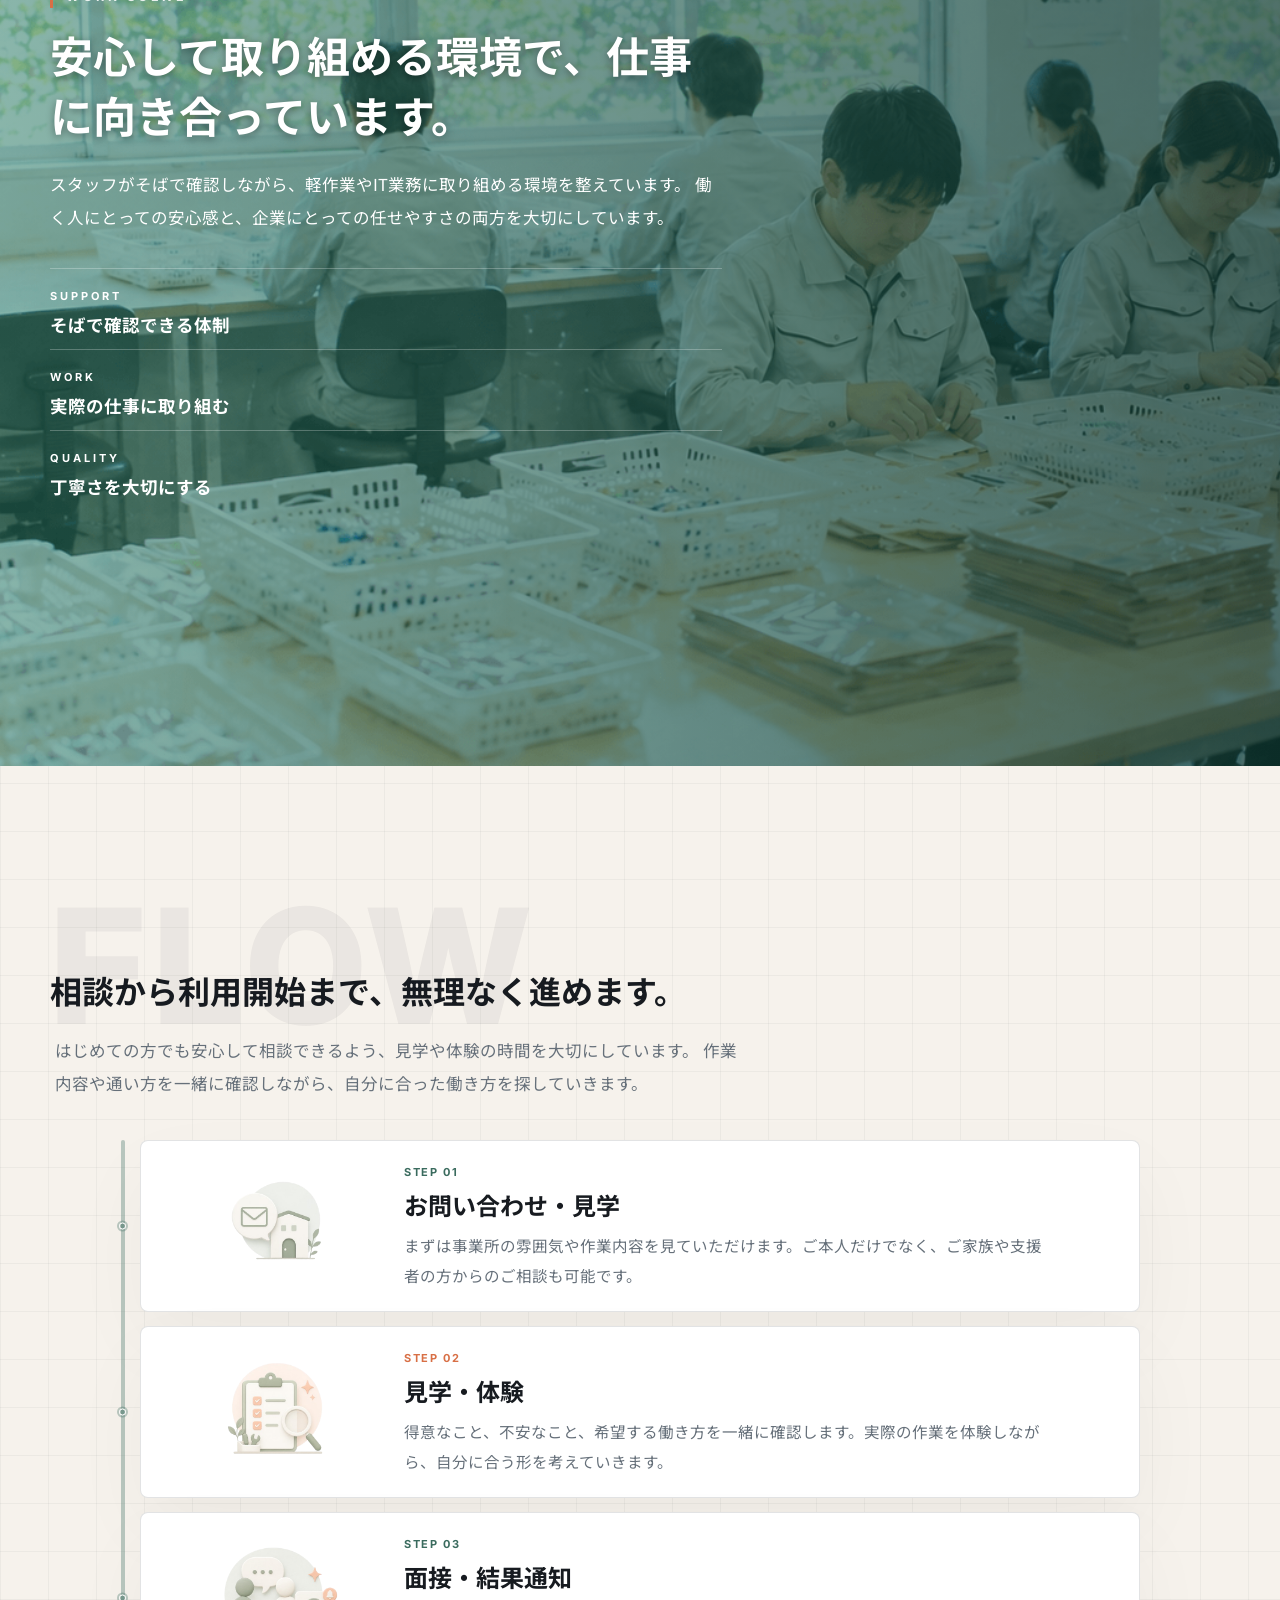
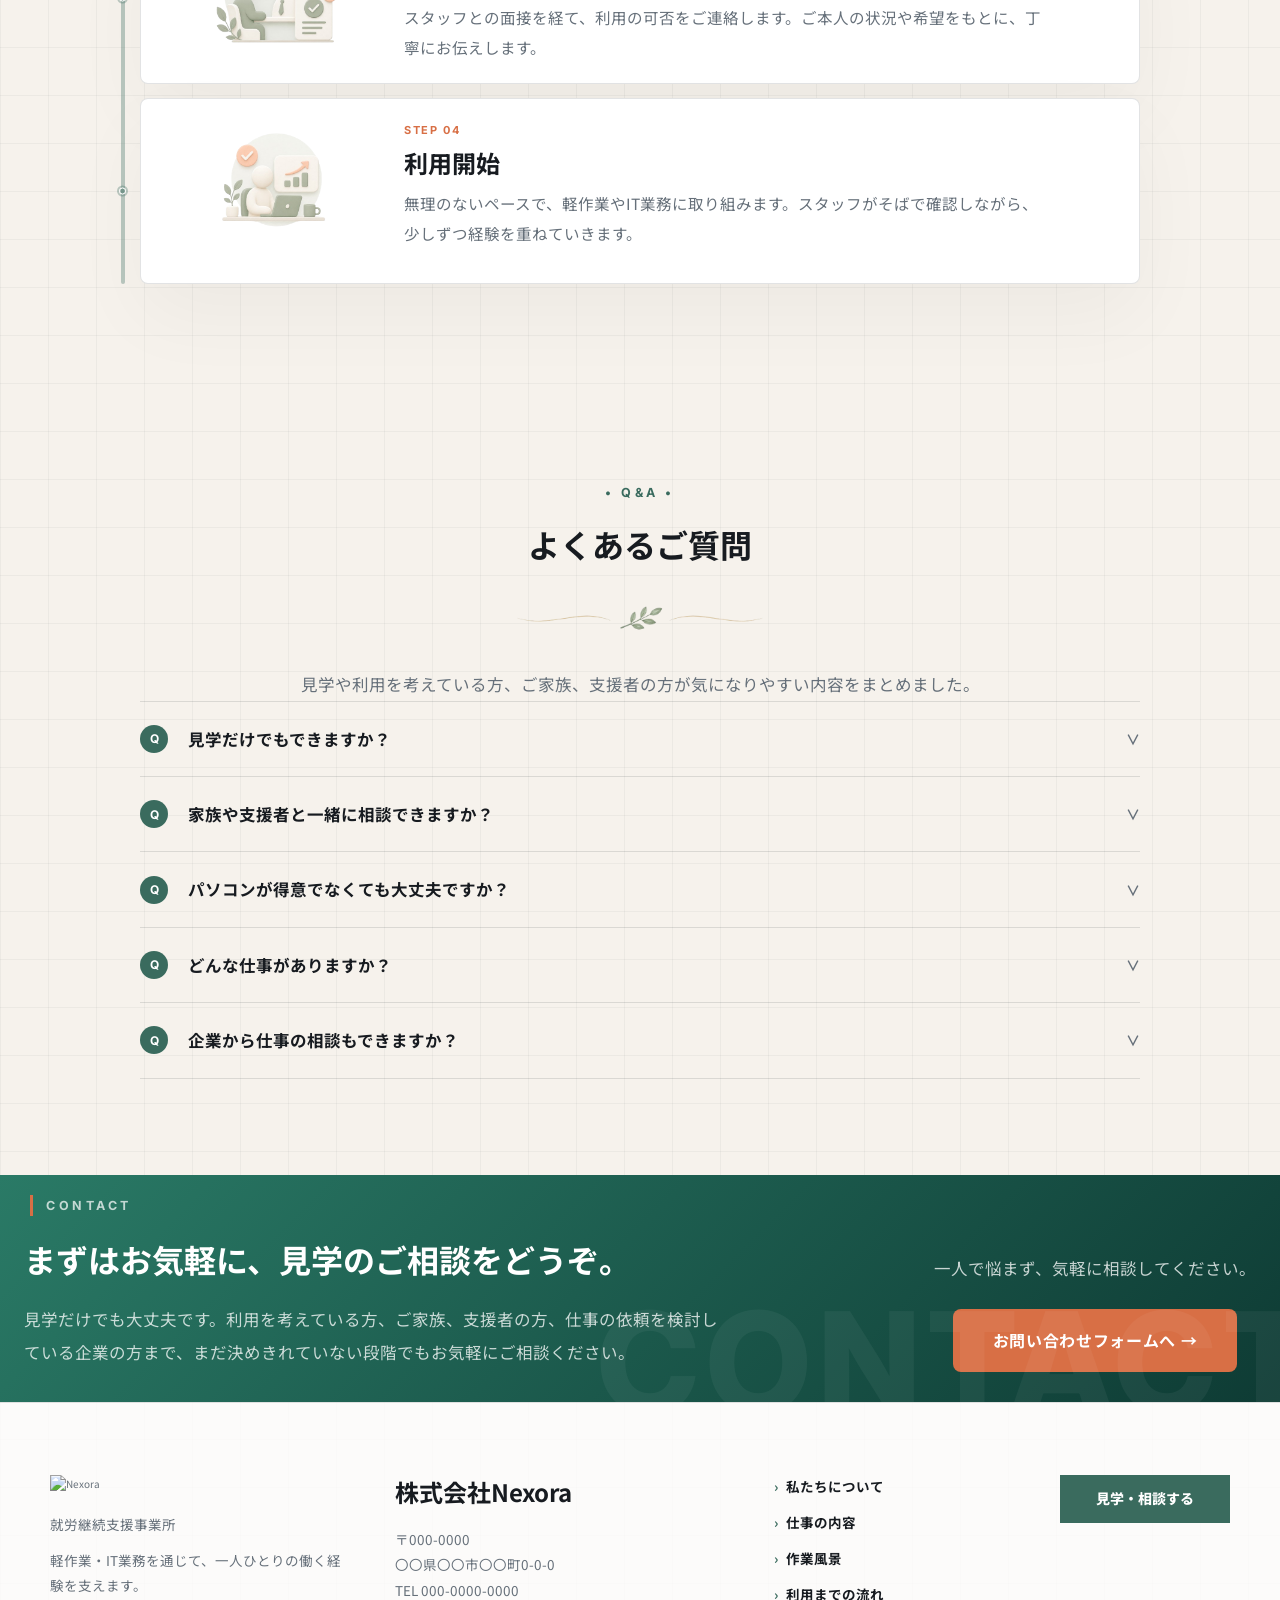
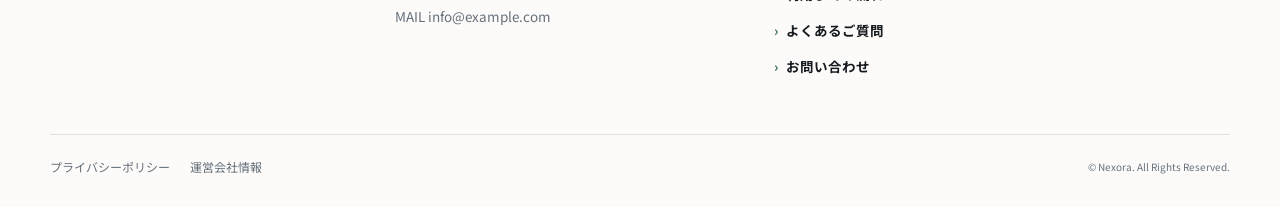
==== commit c6785d7f: "update: Nexoraブランドへの全面リニューアル - 会社名をリンクワーク→Nexoraに統一（全4ファイル） - ロゴを新Nexora画像（4:1比率）に差し替え - セクション見出しフォン" ====
--- a/index.html
+++ b/index.html
@@ -3,7 +3,7 @@
   <head>
     <meta charset="UTF-8" />
     <meta name="viewport" content="width=device-width, initial-scale=1.0" />
-    <title>株式会社リンクワーク | 就労継続支援・軽作業・IT業務</title>
+    <title>株式会社Nexora | 就労継続支援・軽作業・IT業務</title>
     <meta name="description" content="軽作業やIT業務を通じて、一人ひとりの働く力を育てる就労継続支援事業所です。利用を考えている方にも、仕事を依頼したい企業にも、安心して相談いただける体制を大切にしています。" />
 
     <!--
@@ -38,8 +38,8 @@
     -->
     <header class="header">
       <div class="header_inner">
-        <a href="index.html" class="logo" aria-label="株式会社リンクワーク トップページ">
-          <img src="img/ロゴ.png" alt="LinkWorks" />
+        <a href="index.html" class="logo" aria-label="株式会社Nexora トップページ">
+          <img src="img/nexora_最新(4：1).png" alt="Nexora" />
         </a>
         <div class="header_actions">
           <a href="business.html" class="nav_link nav_menu">事業内容</a>
@@ -107,7 +107,7 @@
             <img src="img/女性の就労支援員と就労者が相談している.png" alt="スタッフが相談しながら業務を進めている様子" />
           </div>
           <div class="home_about_body js_soft_reveal">
-            <h2>一人ひとりに合った、働く場所がここにあります。</h2>
+            <h2>一人ひとりに合った、<br>働く場所がここにあります。</h2>
             <p>私たちは、軽作業・IT業務を通じて、一人ひとりが自分のペースで働く経験を重ねられる就労継続支援事業所です。得意なことや不安なことを一緒に確認しながら、無理のない形で仕事に向き合えるよう支援します。</p>
             <p>「まず見学だけしたい」「どんな仕事があるか知りたい」そんな段階からでも、気軽にご相談ください。</p>
           </div>
@@ -322,14 +322,14 @@
     <footer class="home_footer">
       <div class="home_footer_inner">
         <div class="home_footer_brand">
-          <a href="index.html" class="home_footer_logo" aria-label="株式会社リンクワーク トップページ">
-            <img src="img/ロゴ.png" alt="LinkWorks" />
+          <a href="index.html" class="home_footer_logo" aria-label="株式会社Nexora トップページ">
+            <img src="img/nexora_最新(4：1).png" alt="Nexora" />
           </a>
           <p>就労継続支援事業所</p>
           <p>軽作業・IT業務を通じて、一人ひとりの働く経験を支えます。</p>
         </div>
         <div class="home_footer_info">
-          <h2>株式会社リンクワーク</h2>
+          <h2>株式会社Nexora</h2>
           <address>
             〒000-0000<br />
             〇〇県〇〇市〇〇町0-0-0<br />
@@ -354,7 +354,7 @@
           <a href="#">プライバシーポリシー</a>
           <a href="#">運営会社情報</a>
         </div>
-        <small>&copy; LINKWORK. All Rights Reserved.</small>
+        <small>&copy; Nexora. All Rights Reserved.</small>
       </div>
     </footer>
 
--- a/css/work.css
+++ b/css/work.css
@@ -58,12 +58,20 @@
   z-index: 100; /* 他の要素より必ず前面に出す */
 
   border-bottom: none;
-  background: transparent;
+  background: rgba(250, 250, 247, 0.08); /* 完全透明ではなく、ごく薄い白を常に敷く */
   backdrop-filter: none;
   transition:
     background 0.3s ease,
     backdrop-filter 0.3s ease,
     box-shadow 0.3s ease;
+}
+
+/* スクロール後：クリームがかった白 + すりガラス */
+.header_scrolled {
+  background: rgba(250, 250, 247, 0.92);
+  backdrop-filter: blur(12px);
+  border-bottom: 1px solid var(--line);
+  box-shadow: 0 2px 20px rgba(0, 0, 0, 0.06);
 }
 
 .header_inner {
@@ -78,12 +86,12 @@
 .logo {
   display: inline-flex;
   align-items: center;
-  width: 17rem;
+  width: 28rem;
   min-width: 0; /* flexコンテナ内でロゴが縮まないよう保護 */
 }
 
 .logo img {
-  width: 100%;
+  width: 14rem;
   height: auto;
   object-fit: contain;
 }
@@ -96,7 +104,7 @@
 .home_page .header_inner {
   max-width: 118rem;
   min-height: 7.2rem;
-  padding: 1.2rem 2rem;
+  padding: 0.6rem 2rem 0.6rem 0.4rem;
 
   opacity: 0;
   transform: translateY(-70rem);
@@ -410,7 +418,8 @@
 
 /* 最大幅を決めて中央寄せ。calc(100% - 4rem) で左右に最低2remの余白を確保 */
 .home_section {
-  width: min(118rem, calc(100% - 4rem));
+  max-width: 118rem;
+  padding: 0 2rem;
   margin: 0 auto;
   padding: 11rem 0;
 }
@@ -423,14 +432,15 @@
   line-height: 2;
 }
 
-/* 各セクションの大見出し共通スタイル（明朝体・大きめ） */
+/* 各セクションの大見出し共通スタイル（ゴシック体・企業向けに読みやすく） */
 .home_section h2,
 .home_work h2,
-.home_contact h2 {
+.home_contact h2,
+.home_faq h2 {
   margin: 0;
-  font-family: var(--font-title);
-  font-size: 4.6rem;
-  font-weight: 600;
+  font-family: var(--font-ja);
+  font-size: 3.2rem;
+  font-weight: 700;
   line-height: 1.5;
   letter-spacing: 0;
 }
@@ -505,8 +515,10 @@
 
 .home_about_body h2 {
   margin-bottom: 0.8rem;
-  text-wrap: balance; /* 見出しの行末が揃ってバランスよく折り返される */
-  font-size: 5.1rem;
+  text-wrap: balance;
+  font-family: var(--font-ja);
+  font-weight: 700;
+  font-size: 3.4rem;
   line-height: 1.3;
 }
 
@@ -713,7 +725,7 @@
 .service_bridge::before {
   content: "STEP";
   position: absolute;
-  top: 0;
+  top: 5rem; /* ヘッダーとの重なり防止のため下げる */
   left: 3%;
   font-family: var(--font-en);
   font-size: 8rem;
@@ -818,7 +830,8 @@
   display: grid;
   grid-template-columns: minmax(0, 1.2fr) minmax(0, 0.8fr);
   gap: 6rem;
-  width: min(118rem, calc(100% - 4rem));
+  max-width: 118rem;
+  padding: 0 2rem;
   margin: 0 auto;
   padding: calc(var(--bridge-overlap) + 14rem) 0 5rem; /* 上：bridge重なり分＋通常余白 */
 }
@@ -1256,7 +1269,8 @@
   grid-template-columns: minmax(22rem, 0.9fr) minmax(24rem, 1fr) minmax(18rem, 0.72fr) auto;
   gap: 5rem;
   align-items: start;
-  width: min(118rem, calc(100% - 4rem));
+  max-width: 118rem;
+  padding: 0 2rem;
   margin: 0 auto;
   padding: 7.2rem 0 5.6rem;
 }
@@ -1265,11 +1279,12 @@
   display: inline-flex;
   align-items: center;
   width: 17rem;
+  margin-top: -1rem; /* ロゴを少し上にはみ出させて配置 */
   margin-bottom: 2rem;
 }
 
 .home_footer_logo img {
-  width: 100%;
+  width: 14rem;
   height: auto;
   object-fit: contain;
 }
@@ -1339,7 +1354,8 @@
   align-items: center;
   justify-content: space-between;
   gap: 2rem;
-  width: min(118rem, calc(100% - 4rem));
+  max-width: 118rem;
+  padding: 0 2rem;
   margin: 0 auto;
   border-top: 1px solid var(--line);
   padding: 2.2rem 0 3rem;
@@ -1366,19 +1382,29 @@
      └─────────────────────────────────────────┘ */
   /* 最大幅を決めて中央寄せ。calc(100% - 4rem) で左右に最低2remの余白を確保 */
   .home_section {
-    width: min(118rem, calc(100% - 4rem));
+    max-width: 118rem;
+    padding: 0 2rem;
     margin: 0 auto;
     padding: 3rem 0;
   }
 
   .home_hero h1 {
-    font-size: 2.5rem;
+    font-size: 2.4rem;
+    line-height: 1.6;
   }
 
   .home_section h2,
   .home_work h2,
-  .home_contact h2 {
+  .home_contact h2,
+  .home_faq h2 {
     font-size: 2.2rem;
+  }
+
+  .home_hero_text,
+  .home_about_body,
+  .home_work_text p:not(.home_kicker),
+  .home_contact p:not(.home_kicker) {
+    font-size: 1.55rem;
   }
 
   /* セクションラベルを小さく */
@@ -1448,10 +1474,7 @@
     width: 100%;
     min-height: 60svh;
     margin: 0 auto;
-    padding: 5rem 0 12rem;
-
-    align-content: end; /* テキストを下寄せにしてパネルと重ならないようにする */
-    border: 0.5rem solid red;
+    padding: 16rem 0 12rem;
   }
 
   /* リード文・ボタンも同じフェードインで遅れて表示 */
@@ -1459,7 +1482,7 @@
     max-width: 62rem;
     margin: 3rem 0 0;
     color: rgba(255, 255, 255, 0.82);
-    font-size: 1.6rem;
+    font-size: 2rem;
     line-height: 2;
     opacity: 0;
     transform: translateY(1.8rem);
@@ -1512,7 +1535,7 @@
     display: grid;
     grid-template-columns: 1fr;
     gap: 2rem;
-    padding: 2rem;
+    padding: 0 1.6rem 0 2.6rem;
   }
 
   /* ブリッジの高さを減らす */
@@ -1536,7 +1559,7 @@
   }
 
   .home_section_head h2 {
-    width: 80%;
+    width: 90%;
     margin-bottom: 2rem;
   }
 
@@ -1581,15 +1604,8 @@
     margin-bottom: 2rem;
   }
 
-  .home_hero_text,
-  .home_about_body,
-  .home_work_text p:not(.home_kicker),
-  .home_contact p:not(.home_kicker) {
-    font-size: 1.55rem;
-  }
-
   .home_work_inner {
-    padding: 7.2rem 0;
+    padding: 4rem 2rem;
   }
 
   .home_button {
@@ -1658,7 +1674,7 @@
   }
 
   /* ┌─────────────────────────────────────────┐
-   │ Work Scene（背景動画エリア）               │
+   │ Work Scene             │
    └─────────────────────────────────────────┘ */
 
   .home_work {
@@ -1699,7 +1715,8 @@
     grid-template-columns: 1fr;
     gap: 5rem;
     align-items: start;
-    width: min(118rem, calc(100% - 4rem));
+    max-width: 118rem;
+    padding: 0 2rem;
     margin: 0 auto;
     padding: 7.2rem 0 5.6rem;
   }
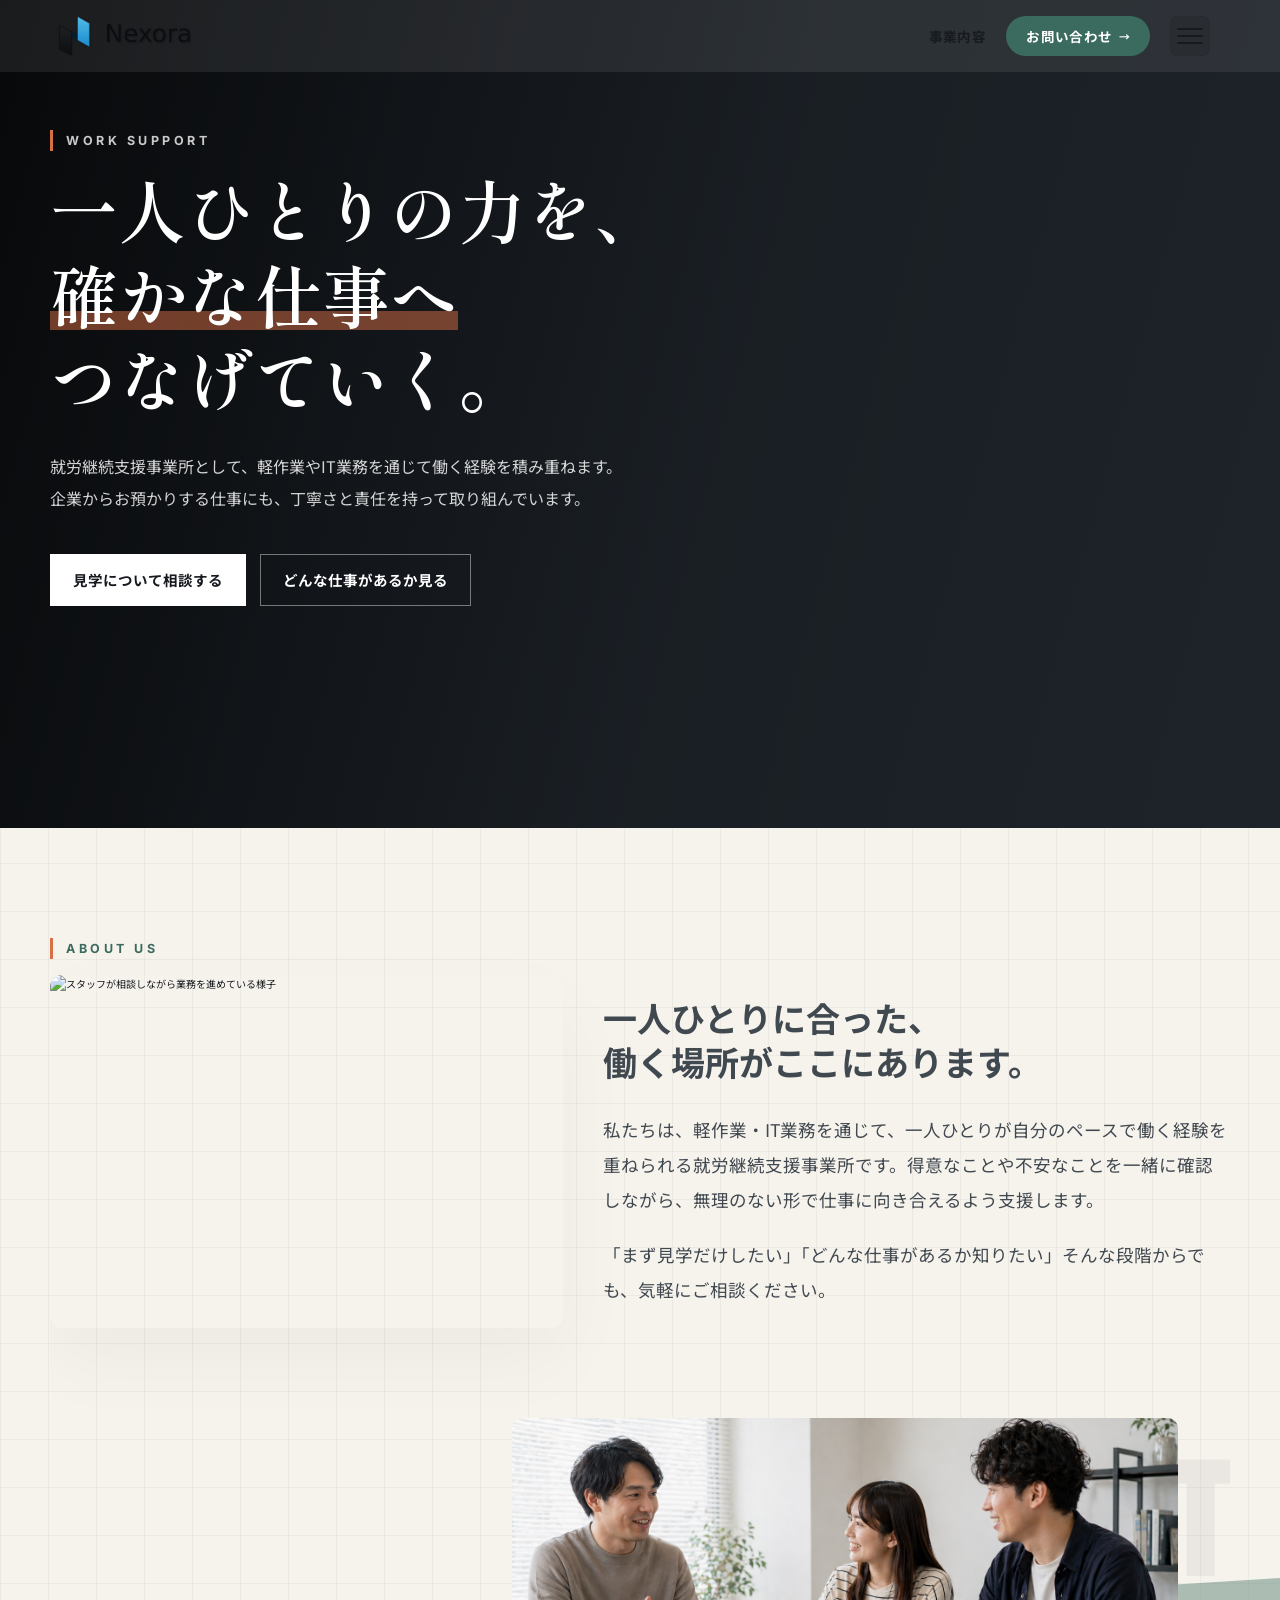
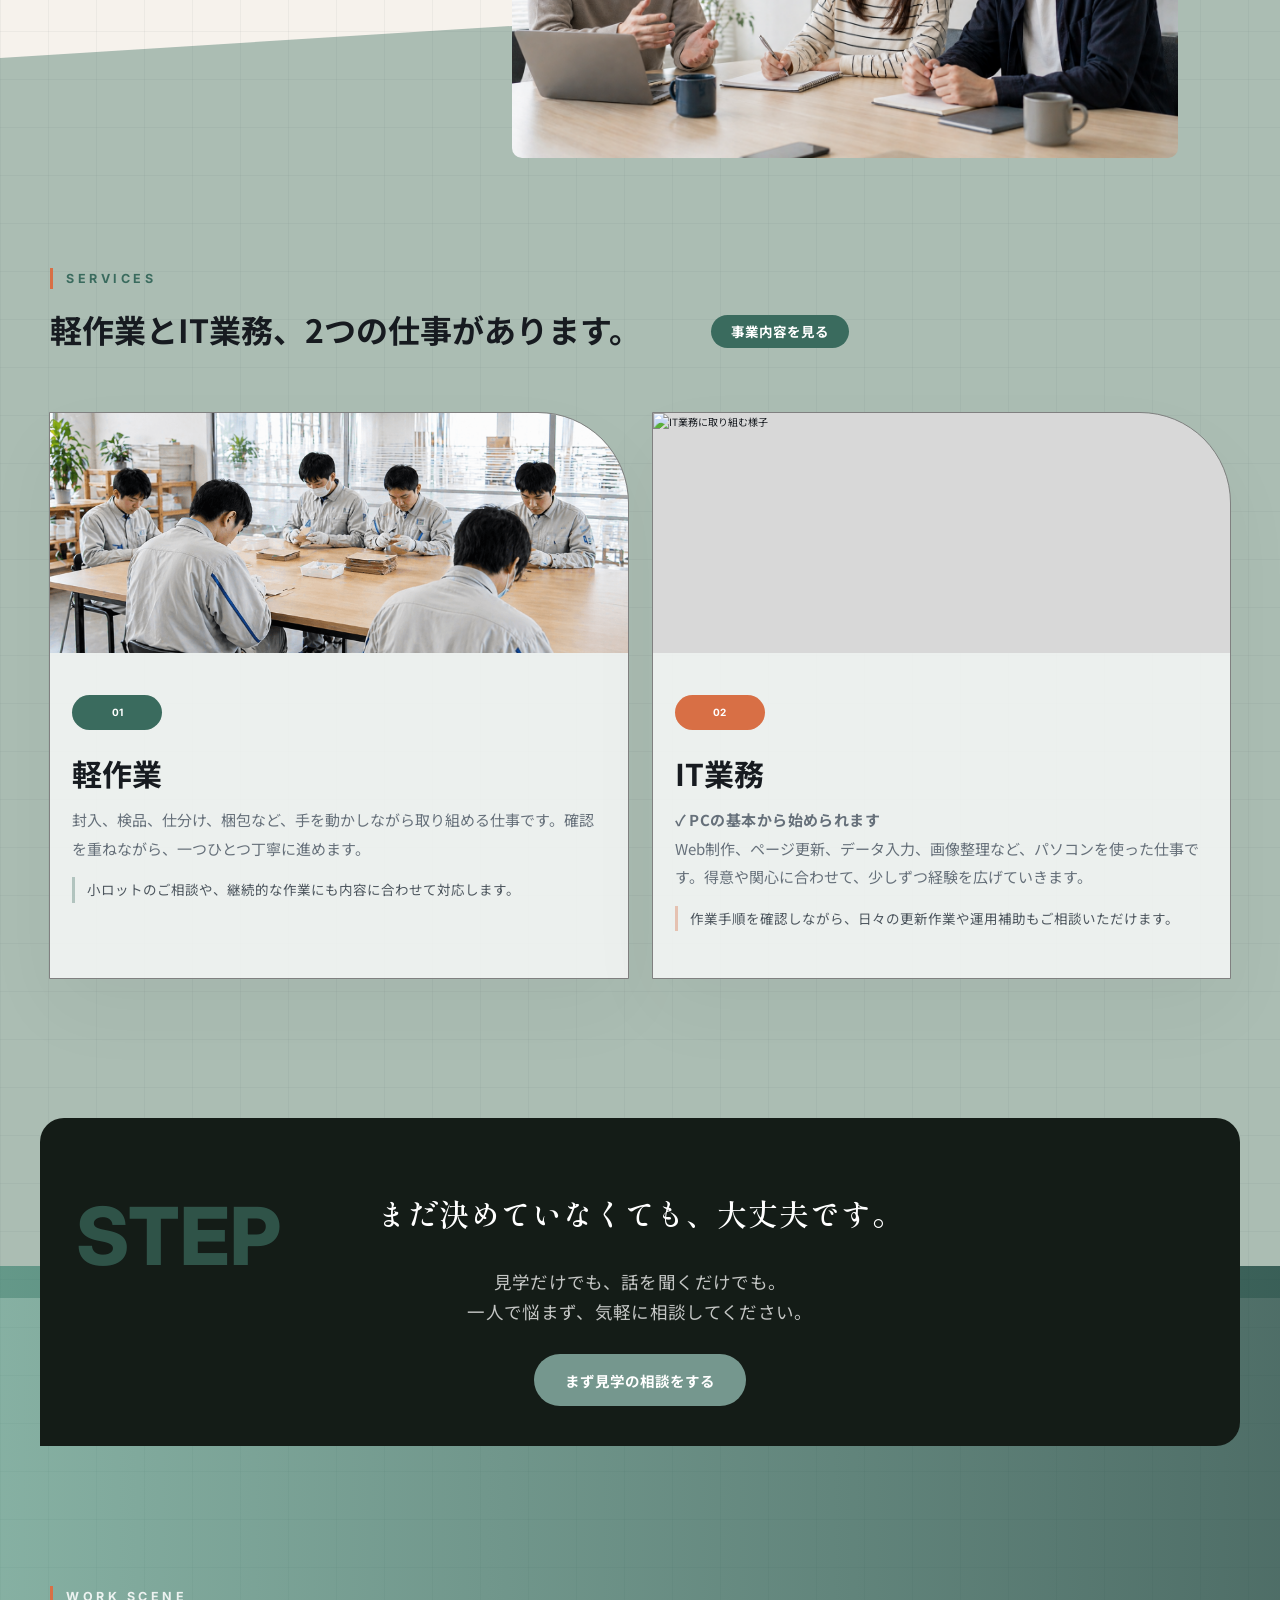
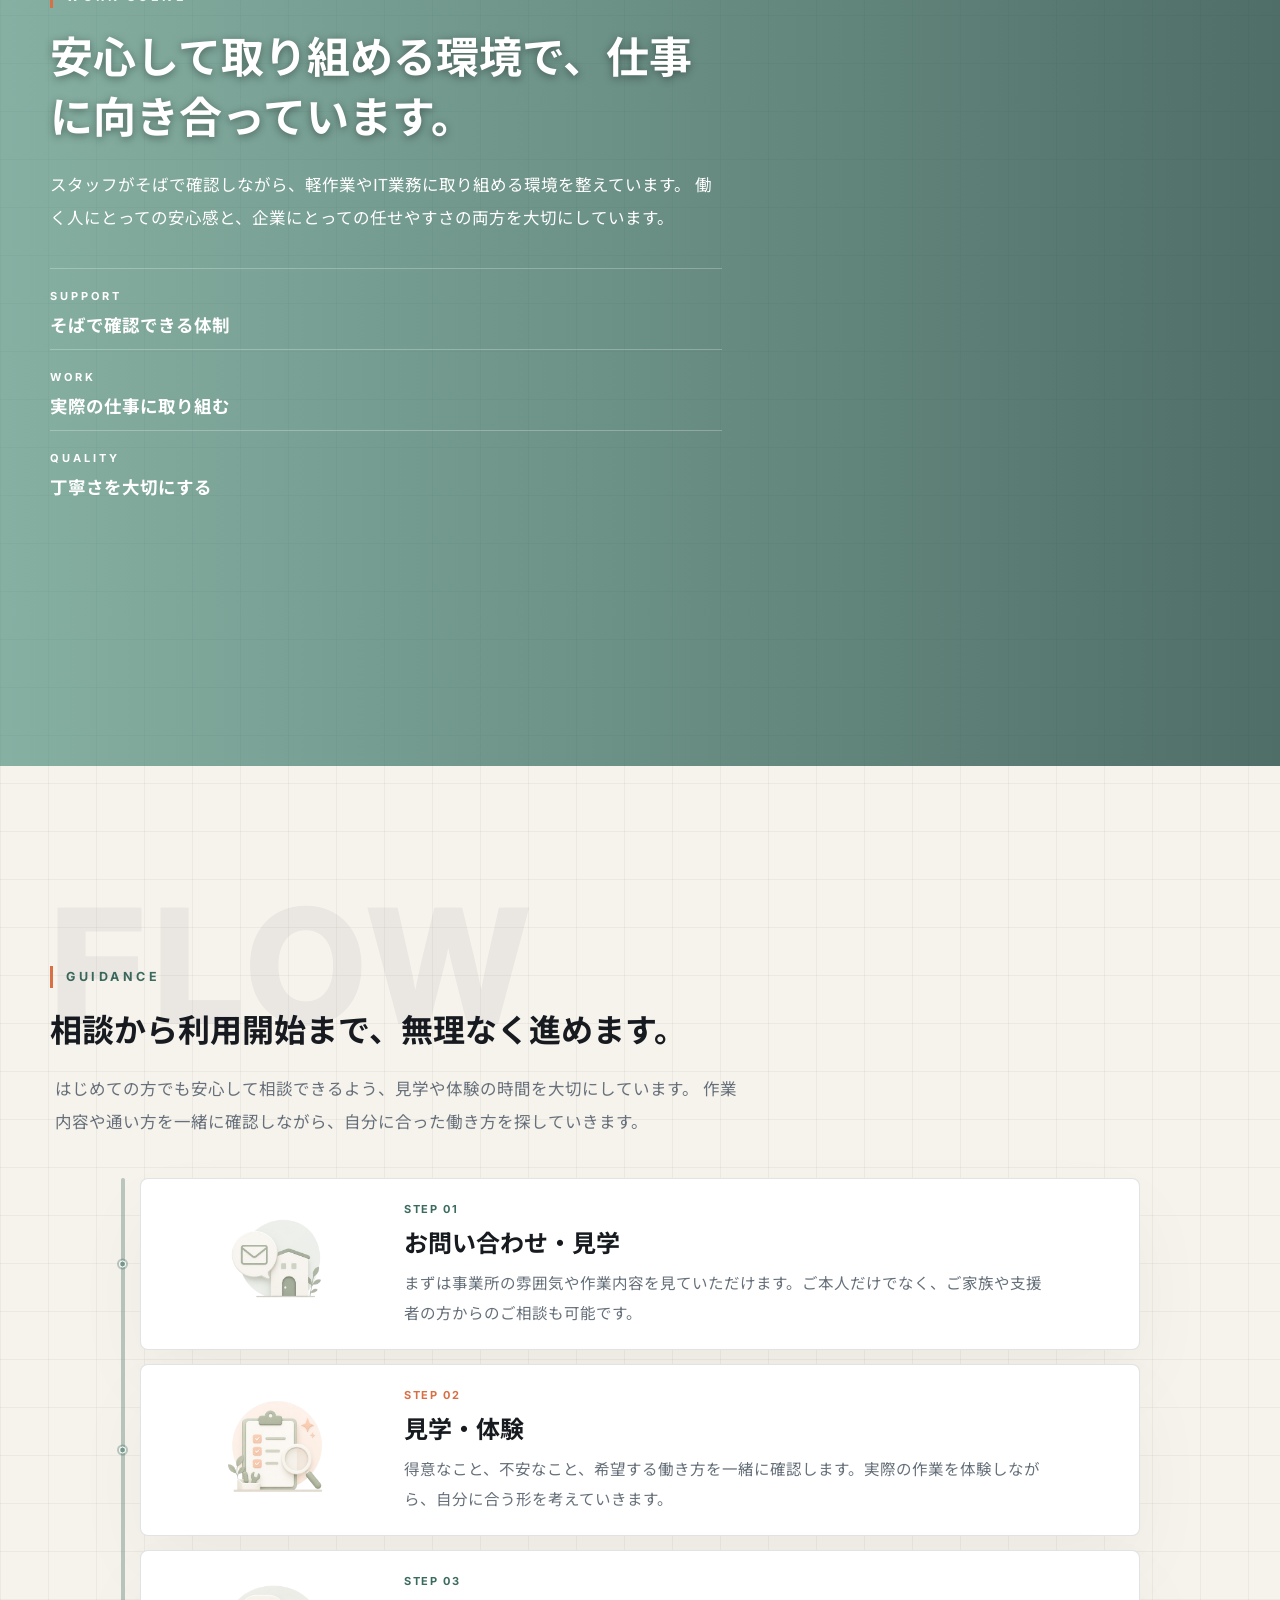
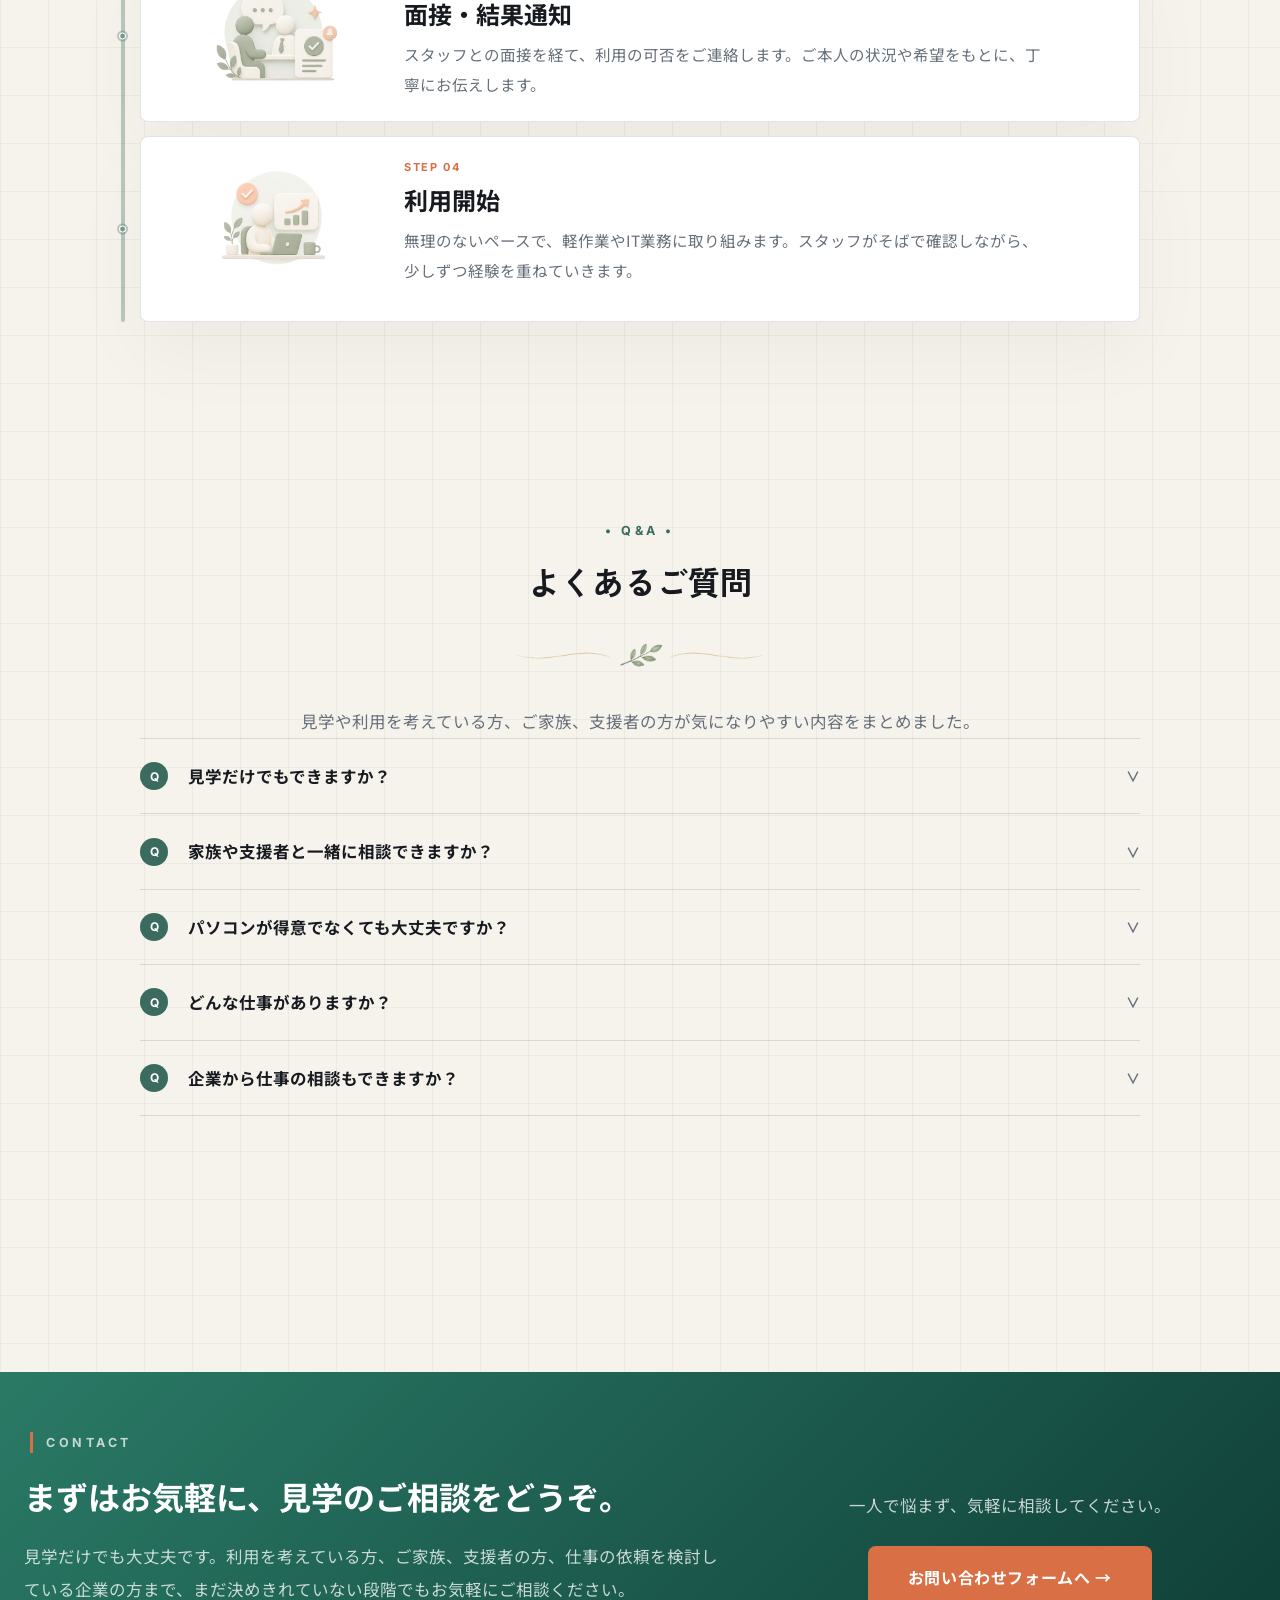
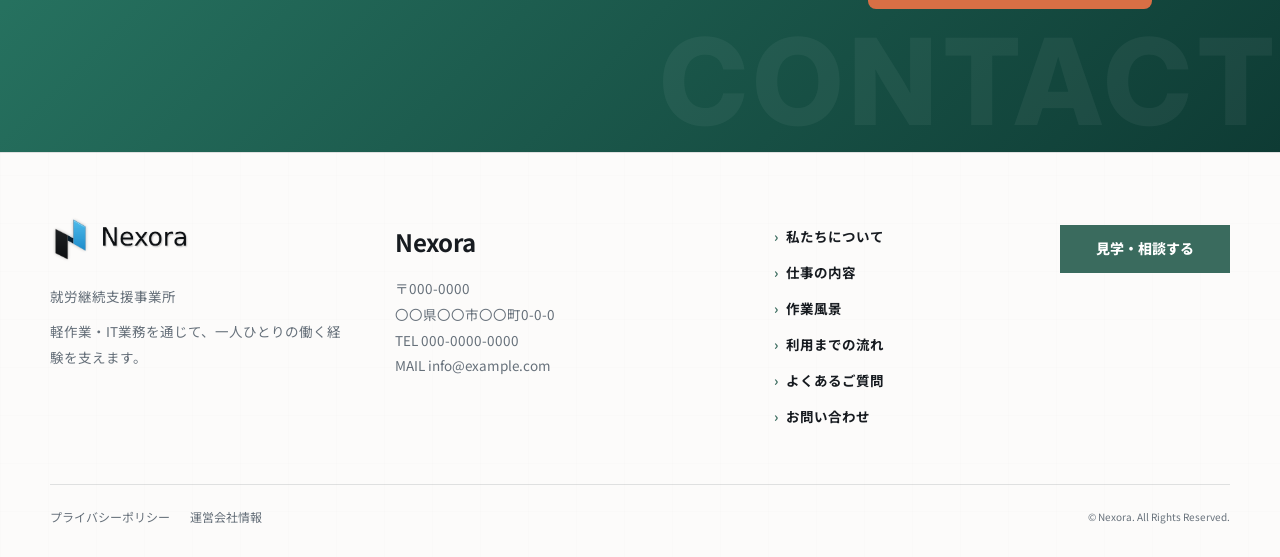
==== commit 9f16dd09: "Update Nexora branding" ====
--- a/index.html
+++ b/index.html
@@ -3,7 +3,7 @@
   <head>
     <meta charset="UTF-8" />
     <meta name="viewport" content="width=device-width, initial-scale=1.0" />
-    <title>株式会社Nexora | 就労継続支援・軽作業・IT業務</title>
+    <title>Nexora | 就労継続支援・軽作業・IT業務</title>
     <meta name="description" content="軽作業やIT業務を通じて、一人ひとりの働く力を育てる就労継続支援事業所です。利用を考えている方にも、仕事を依頼したい企業にも、安心して相談いただける体制を大切にしています。" />
 
     <!--
@@ -16,7 +16,7 @@
     -->
     <link rel="preconnect" href="https://fonts.googleapis.com" />
     <link rel="preconnect" href="https://fonts.gstatic.com" crossorigin />
-    <link href="https://fonts.googleapis.com/css2?family=Noto+Sans+JP:wght@400;500;700;800&family=Inter:wght@500;600;700&family=Shippori+Mincho:wght@500;600;700&display=swap" rel="stylesheet" />
+    <link href="https://fonts.googleapis.com/css2?family=Noto+Sans+JP:wght@400;500;700;800&family=Inter:wght@500;600;700&family=Shippori+Mincho:wght@500;600;700&family=Zen+Kaku+Gothic+New:wght@500;700&display=swap" rel="stylesheet" />
 
     <link rel="stylesheet" href="css/reset.css" />
     <link rel="stylesheet" href="css/style.css" />
@@ -38,8 +38,8 @@
     -->
     <header class="header">
       <div class="header_inner">
-        <a href="index.html" class="logo" aria-label="株式会社Nexora トップページ">
-          <img src="img/nexora_最新(4：1).png" alt="Nexora" />
+        <a href="index.html" class="logo" aria-label="Nexora トップページ">
+          <img src="img/ロゴ.png" alt="Nexora" />
         </a>
         <div class="header_actions">
           <a href="business.html" class="nav_link nav_menu">事業内容</a>
@@ -77,7 +77,7 @@
           home_marker の em タグは「確かな仕事へ」に引かれるオレンジ下線アニメーション。
         -->
         <div class="home_hero_inner">
-          <p class="home_kicker">Work Support</p>
+          <p class="home_kicker js_soft_reveal">Work Support</p>
           <h1 class="home_hero_title">
             <span>一人ひとりの力を、</span>
             <span><em class="home_marker">確かな仕事へ</em></span>
@@ -101,13 +101,13 @@
         読む人の視線を自然に誘導できる。
       -->
       <section class="home_section home_about" id="about">
-        <p class="home_kicker">About us</p>
+        <p class="home_kicker js_soft_reveal">About us</p>
         <div class="home_about_grid">
           <div class="home_about_image js_soft_reveal">
             <img src="img/女性の就労支援員と就労者が相談している.png" alt="スタッフが相談しながら業務を進めている様子" />
           </div>
           <div class="home_about_body js_soft_reveal">
-            <h2>一人ひとりに合った、<br>働く場所がここにあります。</h2>
+            <h2>一人ひとりに合った、<br />働く場所がここにあります。</h2>
             <p>私たちは、軽作業・IT業務を通じて、一人ひとりが自分のペースで働く経験を重ねられる就労継続支援事業所です。得意なことや不安なことを一緒に確認しながら、無理のない形で仕事に向き合えるよう支援します。</p>
             <p>「まず見学だけしたい」「どんな仕事があるか知りたい」そんな段階からでも、気軽にご相談ください。</p>
           </div>
@@ -128,13 +128,13 @@
       -->
       <div class="home_services_wrap">
         <section class="home_section home_services" id="service">
-          <p class="home_kicker">Services</p>
+          <p class="home_kicker js_soft_reveal">Services</p>
           <div class="home_section_head js_soft_reveal">
             <h2>軽作業とIT業務、2つの仕事があります。</h2>
             <a href="business.html" class="home_view_more">事業内容を見る</a>
           </div>
-          <div class="home_service_columns">
-            <article class="home_service_feature js_soft_reveal">
+          <div class="home_service_columns js_soft_reveal">
+            <article class="home_service_feature">
               <div class="home_service_feature_image">
                 <img src="img/軽作業風景(ChatGpt_机の上で作業).png" alt="軽作業をしている様子" />
               </div>
@@ -145,7 +145,7 @@
                 <p class="home_service_feature_note">小ロットのご相談や、継続的な作業にも内容に合わせて対応します。</p>
               </div>
             </article>
-            <article class="home_service_feature home_service_feature_warm js_soft_reveal">
+            <article class="home_service_feature home_service_feature_warm">
               <div class="home_service_feature_image">
                 <img src="img/同じほうこうをむいているIT.png" alt="IT業務に取り組む様子" />
               </div>
@@ -184,11 +184,11 @@
       -->
       <section class="home_work" id="works">
         <div class="home_work_inner">
-          <div class="home_work_text js_soft_reveal">
-            <p class="home_kicker">Work Scene</p>
-            <h2>安心して取り組める環境で、仕事に向き合っています。</h2>
-            <p>スタッフがそばで確認しながら、軽作業やIT業務に取り組める環境を整えています。 働く人にとっての安心感と、企業にとっての任せやすさの両方を大切にしています。</p>
-            <div class="home_work_points" aria-label="作業体制の特徴">
+          <div class="home_work_text">
+            <p class="home_kicker js_soft_reveal_left">Work Scene</p>
+            <h2 class="js_soft_reveal_left">安心して取り組める環境で、仕事に向き合っています。</h2>
+            <p class="js_soft_reveal_left">スタッフがそばで確認しながら、軽作業やIT業務に取り組める環境を整えています。 働く人にとっての安心感と、企業にとっての任せやすさの両方を大切にしています。</p>
+            <div class="home_work_points js_soft_reveal_left" aria-label="作業体制の特徴">
               <article>
                 <span>Support</span>
                 <strong>そばで確認できる体制</strong>
@@ -216,6 +216,7 @@
         HTMLには "01" の数字だけ書けばいい。
       -->
       <section class="home_section home_flow" id="flow">
+        <p class="home_kicker js_soft_reveal">GUIDANCE</p>
         <div class="home_section_head js_soft_reveal">
           <h2>相談から利用開始まで、無理なく進めます。</h2>
           <p class="home_section_lead">はじめての方でも安心して相談できるよう、見学や体験の時間を大切にしています。 作業内容や通い方を一緒に確認しながら、自分に合った働き方を探していきます。</p>
@@ -266,7 +267,7 @@
       -->
       <section class="home_section home_faq js_soft_reveal" id="faq">
         <div class="home_faq_head">
-          <p class="home_kicker">• Q&A •</p>
+          <p class="home_kicker js_soft_reveal">• Q&A •</p>
           <h2>よくあるご質問</h2>
           <img class="faq_img" src="img/Q_Aの葉っぱの画像-removebg-preview.png" alt="" />
           <p class="home_section_lead">見学や利用を考えている方、ご家族、支援者の方が気になりやすい内容をまとめました。</p>
@@ -298,14 +299,14 @@
       <!-- ========== お問い合わせ CTA ========== -->
       <section class="home_contact" id="contact">
         <div class="home_contact_inner">
-          <p class="home_kicker">Contact</p>
-          <div class="home_contact_content js_soft_reveal">
+          <p class="home_kicker js_soft_reveal_left">Contact</p>
+          <div class="home_contact_content">
             <div class="content_left_msg">
-              <h2>まずはお気軽に、見学のご相談をどうぞ。</h2>
-              <p class="home_msg">見学だけでも大丈夫です。利用を考えている方、ご家族、支援者の方、仕事の依頼を検討している企業の方まで、まだ決めきれていない段階でもお気軽にご相談ください。</p>
+              <h2 class="js_soft_reveal_left">まずはお気軽に、見学のご相談をどうぞ。</h2>
+              <p class="home_msg js_soft_reveal_left">見学だけでも大丈夫です。利用を考えている方、ご家族、支援者の方、仕事の依頼を検討している企業の方まで、まだ決めきれていない段階でもお気軽にご相談ください。</p>
             </div>
             <div class="home_contact_cta">
-              <p>一人で悩まず、気軽に相談してください。</p>
+              <p class="">一人で悩まず、気軽に相談してください。</p>
               <a href="contact.html" class="home_contact_btn">お問い合わせフォームへ →</a>
             </div>
           </div>
@@ -322,14 +323,14 @@
     <footer class="home_footer">
       <div class="home_footer_inner">
         <div class="home_footer_brand">
-          <a href="index.html" class="home_footer_logo" aria-label="株式会社Nexora トップページ">
-            <img src="img/nexora_最新(4：1).png" alt="Nexora" />
+          <a href="index.html" class="home_footer_logo" aria-label="Nexora トップページ">
+            <img src="img/ロゴ.png" alt="Nexora" />
           </a>
           <p>就労継続支援事業所</p>
           <p>軽作業・IT業務を通じて、一人ひとりの働く経験を支えます。</p>
         </div>
         <div class="home_footer_info">
-          <h2>株式会社Nexora</h2>
+          <h2>Nexora</h2>
           <address>
             〒000-0000<br />
             〇〇県〇〇市〇〇町0-0-0<br />
--- a/css/style.css
+++ b/css/style.css
@@ -47,3 +47,16 @@
   opacity: 1;
   transform: none;
 }
+
+.js_soft_reveal_left {
+  opacity: 0;
+  transform: translateX(-8rem);
+  transition:
+    opacity 0.7s ease,
+    transform 0.8s ease;
+}
+
+.js_soft_reveal_left.is_visible {
+  opacity: 1;
+  transform: none;
+}
--- a/css/work.css
+++ b/css/work.css
@@ -27,6 +27,7 @@
   --font-ja: "Noto Sans JP", sans-serif; /* 和文：本文全般 */
   --font-title: "Shippori Mincho", serif; /* 明朝体：大見出し・タイトル */
   --font-en: "Inter", sans-serif; /* 英字：英語キャプション・ラベル */
+  --font-zen: "Zen Kaku Gothic New", sans-serif; /* 上品ゴシック：FAQなどのセクション見出し */
 
   /* ── レイアウト ── */
   --bridge-overlap: 18rem; /* セクション間カードの上下の重なり量 */
@@ -315,7 +316,7 @@
 .home_hero_title span {
   display: block;
   opacity: 0;
-  transform: translateX(-7rem);
+  transform: translateX(-8rem);
   animation: home_fade_in 0.9s ease-out forwards;
 }
 
@@ -435,10 +436,18 @@
 /* 各セクションの大見出し共通スタイル（ゴシック体・企業向けに読みやすく） */
 .home_section h2,
 .home_work h2,
-.home_contact h2,
+.home_contact h2 {
+  margin: 0;
+  font-family: var(--font-ja);
+  font-size: 3.2rem;
+  font-weight: 700;
+  line-height: 1.5;
+  letter-spacing: 0;
+}
+
 .home_faq h2 {
   margin: 0;
-  font-family: var(--font-ja);
+  font-family: var(--font-zen);
   font-size: 3.2rem;
   font-weight: 700;
   line-height: 1.5;
@@ -707,18 +716,18 @@
 
 .service_bridge {
   position: relative;
-  overflow: hidden;
   background: #141c17; /* 黒寄り・緑みをごく薄く残したチャコール */
   border-radius: 2.4rem 2.4rem 2.4rem 0;
   margin: -18rem 4rem; /* 上下に重なる。左右はページ端から少し内側 */
   padding: 4rem 6rem;
-  z-index: 2;
+  z-index: 5;
   color: #fff;
   display: flex;
   flex-direction: column;
   align-items: center;
   text-align: center;
   gap: 2.8rem;
+  background-attachment: fixed;
 }
 
 /* 背景にうっすら大きなアルファベット（hrdxのNEWSと同じ手法） */
@@ -752,7 +761,7 @@
 
 /* service_bridge 内のボタンをヘッダーCTAと同じ緑ピル型に上書き */
 .service_bridge .home_button_primary {
-  background: var(--green);
+  background: color-mix(in srgb, var(--green), white 30%);
   color: #fff;
   border-radius: 50px;
   padding: 1.2rem 3rem;
@@ -762,7 +771,7 @@
 }
 
 .service_bridge .home_button_primary:hover {
-  background: color-mix(in srgb, var(--green), black 15%);
+  background: color-mix(in srgb, var(--green), white 15%);
 }
 
 /* ┌─────────────────────────────────────────┐
@@ -780,9 +789,11 @@
   position: relative;
   z-index: 1;
   height: 110rem;
-  background: #0e3b34 url("../img/軽作業風景手前に二人、後ろに３人(ChatGpt_机の上で作業).png") center / cover no-repeat;
   color: #fff;
   overflow: hidden;
+
+  background: url("../img/軽作業風景手前に二人、後ろに３人(ChatGpt_机の上で作業).png") center / cover no-repeat;
+  background-attachment: fixed;
 }
 
 .home_section a {
@@ -842,7 +853,7 @@
 
 /* Work Sceneのテキストだけ左からフェードイン（下からではなく） */
 .home_work_text.js_soft_reveal {
-  transform: translateX(-4rem);
+  transform: translateX(-8rem);
 }
 
 .home_work_text.js_soft_reveal.is_visible {
@@ -1024,12 +1035,72 @@
 }
 
 /* ┌─────────────────────────────────────────┐
+   │ Q&AとFAQのブリッジ                        │
+   └─────────────────────────────────────────┘ */
+
+.faq_bridge {
+  background: url(../img/定禅寺通り.png) center / cover no-repeat;
+  background-position: center;
+  background-size: cover;
+  position: relative;
+  /* background: linear-gradient(135deg, #2a7a66 0%, #0e3b34 100%); */
+  border-radius: 2.4rem 2.4rem 0rem 0;
+  margin: -13rem 4rem -5rem; /* 上だけ重なる。左右はページ端から少し内側 */
+  padding: 0;
+  min-height: 25rem;
+  z-index: 5;
+  /* background-attachment: fixed; */
+}
+
+/* 背景にうっすら大きなアルファベット（hrdxのNEWSと同じ手法） */
+.faq_bridge::before {
+  content: "STEP";
+  position: absolute;
+  top: 5rem; /* ヘッダーとの重なり防止のため下げる */
+  left: 3%;
+  font-family: var(--font-en);
+  font-size: 8rem;
+  font-weight: 800;
+  color: rgba(58, 107, 94, 0.7);
+  white-space: nowrap;
+  pointer-events: none;
+}
+
+.faq_bridge_lead {
+  font-family: "Shippori Mincho", serif;
+  font-size: 3rem;
+  font-weight: 600;
+  letter-spacing: 0.03em;
+  color: #fff;
+}
+.faq_bridge_text {
+  font-size: 1.75rem;
+  text-align: left;
+  letter-spacing: 0.02em;
+  color: rgba(255, 255, 255, 0.75);
+}
+
+.faq_bridge_button {
+  display: inline-block;
+  margin-top: 2.8rem;
+  background: var(--copper);
+  color: #fff;
+  font-size: 1.45rem;
+  border-radius: 50px;
+  font-weight: 600;
+  padding: 1.2rem 3rem;
+  transition:
+    background 0.3s ease,
+    transform 0.2s ease;
+}
+
+/* ┌─────────────────────────────────────────┐
    │ FAQ（よくあるご質問）                      │
    └─────────────────────────────────────────┘ */
 
 .home_faq {
   padding-top: 8.8rem;
-  padding-bottom: 9.6rem;
+  padding-bottom: 25.6rem;
 }
 
 .home_faq_head {
@@ -1167,7 +1238,7 @@
   background: rgba(58, 107, 94, 0.15);
   color: var(--green);
   font-family: var(--font-en);
-  font-size: 1.2rem;
+  font-size: 1.45rem;
   font-weight: 700;
   display: grid;
   place-items: center;
@@ -1184,13 +1255,16 @@
   position: relative;
   overflow: hidden;
   padding-bottom: 3rem;
+
+  padding-top: 4rem;
+  height: 38rem;
 }
 
 .home_contact::before {
   content: "CONTACT";
-  bottom: -3rem;
-  right: -4rem;
-  font-size: 14rem; /* CONTACTは文字数が多いので少し小さめ */
+  bottom: 1rem;
+  right: -0rem;
+  font-size: 12rem; /* CONTACTは文字数が多いので少し小さめ */
   color: rgba(255, 255, 255, 0.05);
 }
 
@@ -1220,12 +1294,9 @@
   gap: 4rem;
 }
 
-.content_left_msg {
-  flex: 1;
-}
-
 /* フォームの代わりに右側に配置するCTAエリア */
 .home_contact_cta {
+  width: 40%;
   display: flex;
   flex-direction: column;
   align-items: center;
@@ -1445,10 +1516,9 @@
     min-height: 60svh;
     object-fit: cover;
     object-position: center;
-    transform: scale(1.11); /* 動画のサイズが会わないので強制的に広げる */
+    transform: scale(1.11);
     z-index: 0;
     transition: opacity 1s ease;
-    border: 0.5rem solid rgb(0, 102, 255);
   }
 
   /* スマホは縦長のため動画の右側が切れる → 右寄りに表示 */
@@ -1474,24 +1544,25 @@
     width: 100%;
     min-height: 60svh;
     margin: 0 auto;
-    padding: 16rem 0 12rem;
+    padding: 10rem 2rem 8rem;
   }
 
   /* リード文・ボタンも同じフェードインで遅れて表示 */
   .home_hero_text {
     max-width: 62rem;
-    margin: 3rem 0 0;
+    margin: 2rem 0 0;
     color: rgba(255, 255, 255, 0.82);
-    font-size: 2rem;
-    line-height: 2;
+    font-size: 1.5rem;
+    line-height: 1.8;
     opacity: 0;
     transform: translateY(1.8rem);
     animation: home_fade_in 0.8s ease-out 1.3s forwards;
   }
 
-  /* ヒーローセクションのボタン(共通スタイル・２つの) */
+  /* ヒーローのボタンはスマホでも表示 */
   .home_button {
-    display: none;
+    font-size: 1.4rem;
+    padding: 1.2rem 2.4rem;
   }
 
   /* ┌─────────────────────────────────────────┐
@@ -1553,9 +1624,9 @@
 
   .home_about_body h2 {
     margin-bottom: 0.8rem;
-    text-wrap: balance; /* 見出しの行末が揃ってバランスよく折り返される */
-    font-size: 3.1rem;
-    line-height: 1.3;
+    text-wrap: balance;
+    font-size: 2.4rem;
+    line-height: 1.4;
   }
 
   .home_section_head h2 {
@@ -1572,24 +1643,17 @@
      │ サービス                        │
      └─────────────────────────────────────────┘ */
 
-  /* Servicesだけ：h2 と VIEW MORE ボタンを横並び */
+  /* Services の section_head を縦積みに */
   .home_services .home_section_head {
     display: flex;
-    align-items: center;
-    justify-content: column;
-    gap: 2rem;
-  }
-
-  /* Servicesだけ：h2 と VIEW MORE ボタンを横並び */
-  .home_services .home_section_head {
     flex-direction: column;
+    align-items: flex-start;
     gap: 2rem;
   }
 
   .home_section a {
     display: block;
     color: #fff;
-    object-fit: cover;
   }
 
   .home_services {
@@ -1666,11 +1730,37 @@
   }
 
   .home_flow_timeline h3 {
-    font-size: 1.8rem; /* PCは2.4rem → モバイルは1.8rem くらい */
+    font-size: 1.8rem;
   }
 
   .home_flow_timeline p {
-    font-size: 1.3rem; /* PCは2.4rem → モバイルは1.8rem くらい */
+    font-size: 1.3rem;
+  }
+
+  /* フッター */
+  .home_footer_inner {
+    grid-template-columns: 1fr;
+    gap: 3rem;
+    padding: 4rem 2rem;
+  }
+
+  .home_footer_logo img {
+    width: 14rem;
+  }
+
+  .home_footer_nav {
+    display: flex;
+    flex-wrap: wrap;
+    gap: 1.2rem 2rem;
+  }
+
+  .home_footer_action {
+    width: 100%;
+  }
+
+  .home_footer_action a {
+    display: block;
+    text-align: center;
   }
 
   /* ┌─────────────────────────────────────────┐
@@ -1704,24 +1794,4 @@
   .home_contact_form {
     width: 100%;
   }
-
-  /* ┌─────────────────────────────────────────┐
-     │ フッター                        │
-     └─────────────────────────────────────────┘ */
-
-  /* ロゴ・会社情報・ナビ・CTAボタン の4カラム構成 */
-  .home_footer_inner {
-    display: grid;
-    grid-template-columns: 1fr;
-    gap: 5rem;
-    align-items: start;
-    max-width: 118rem;
-    padding: 0 2rem;
-    margin: 0 auto;
-    padding: 7.2rem 0 5.6rem;
-  }
-
-  .home_footer_nav {
-    display: none;
-  }
-}
+}
